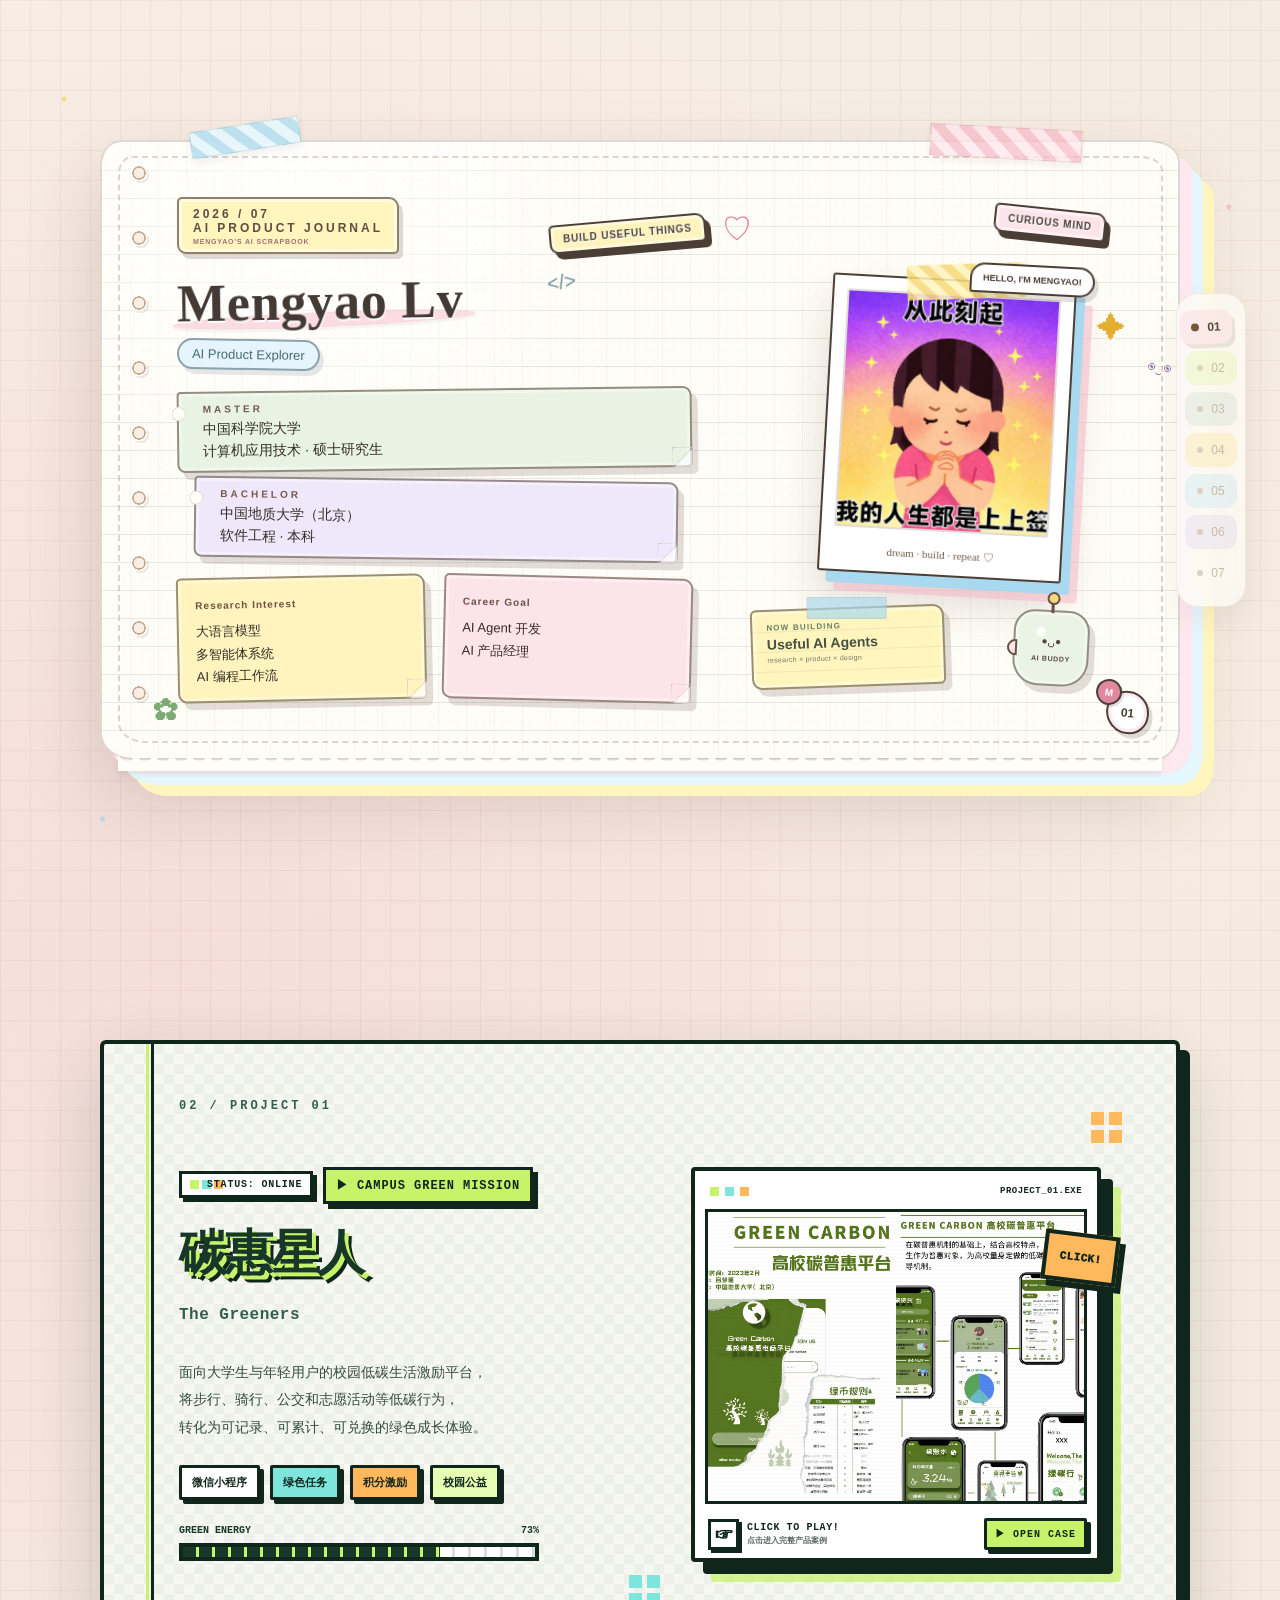
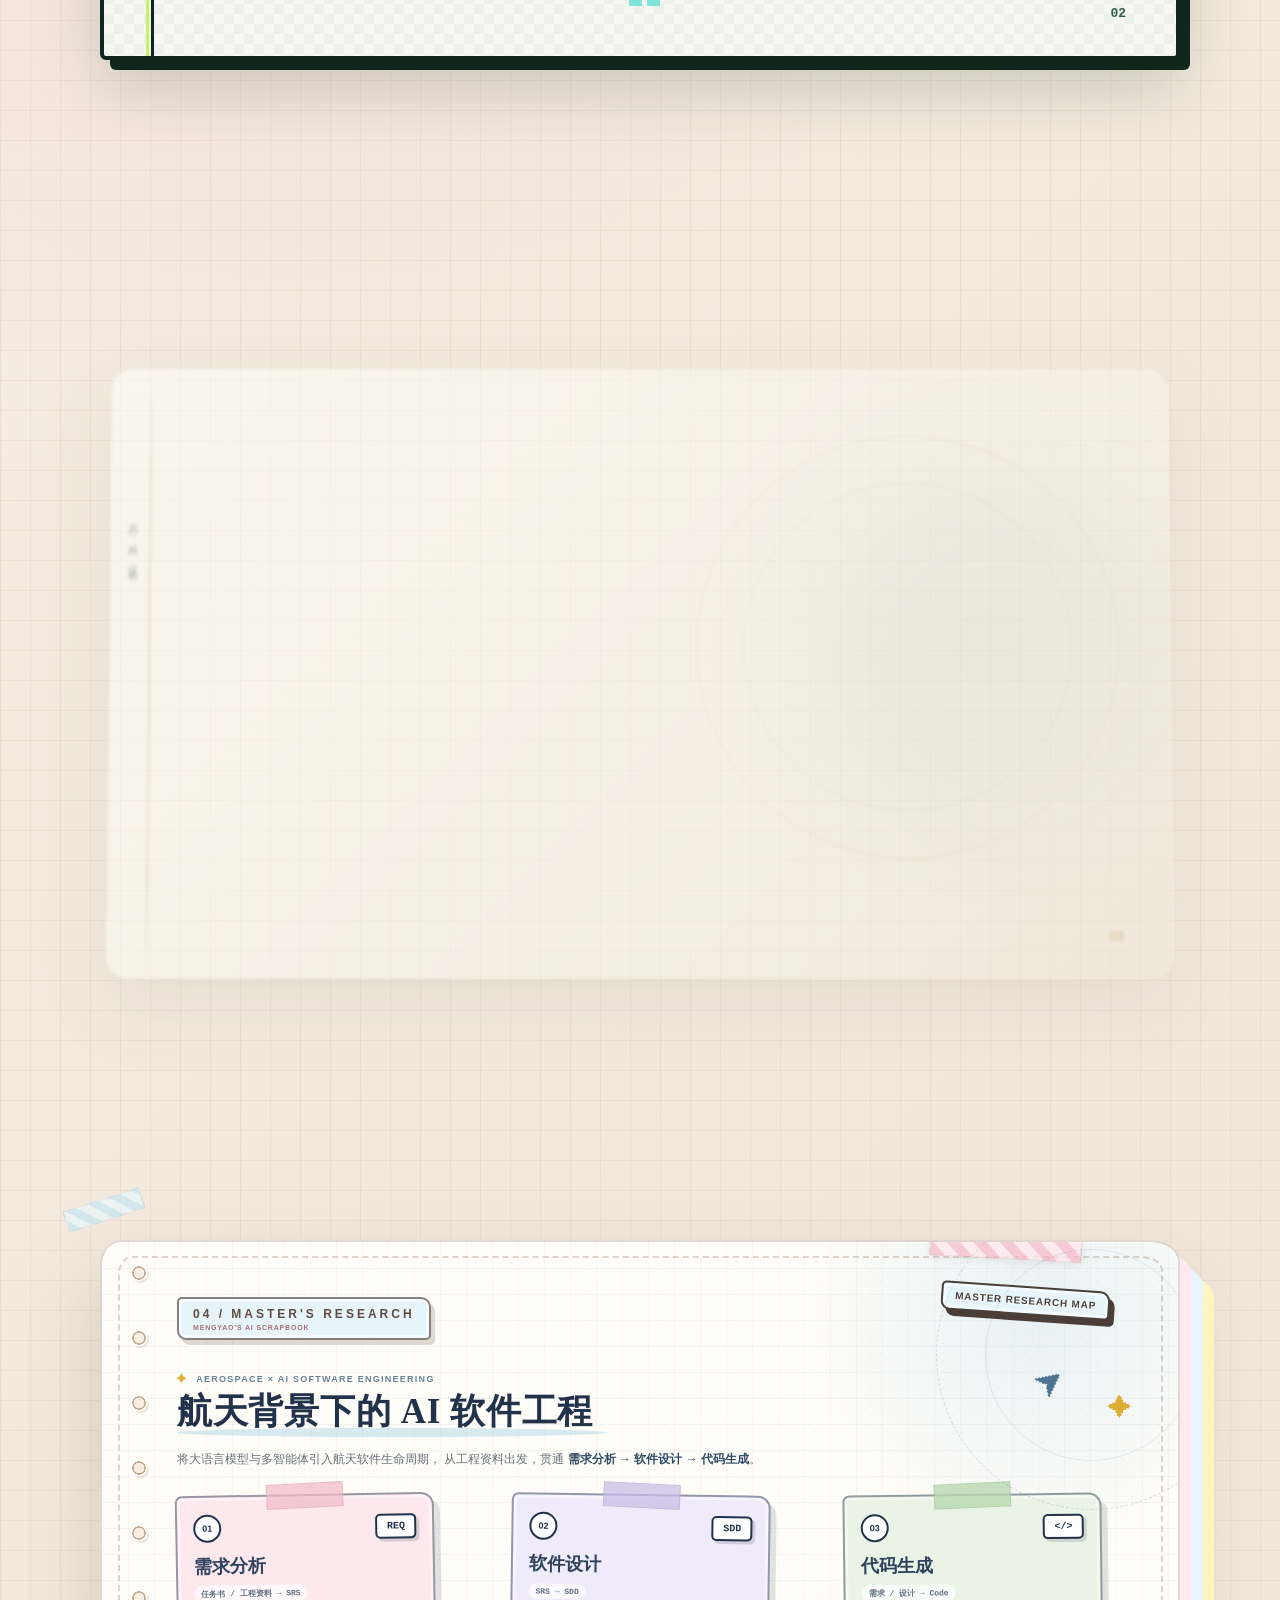
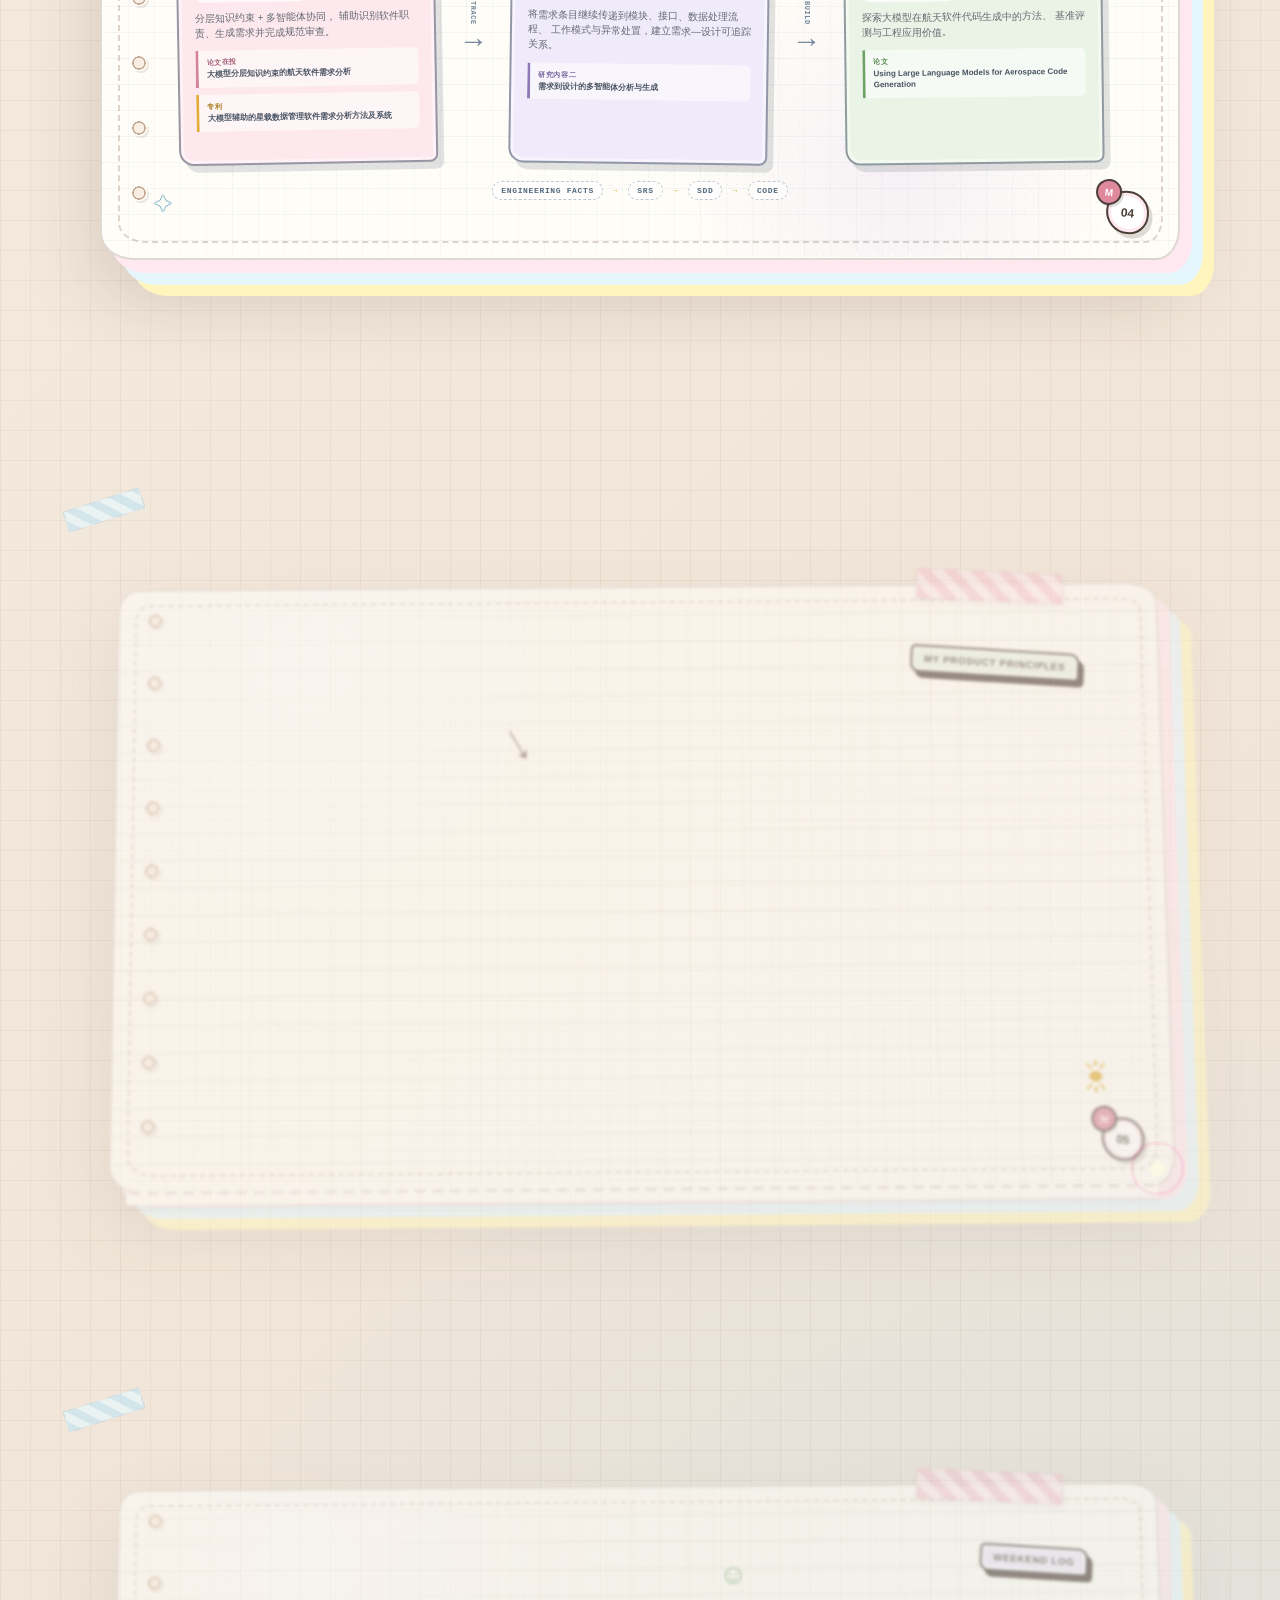
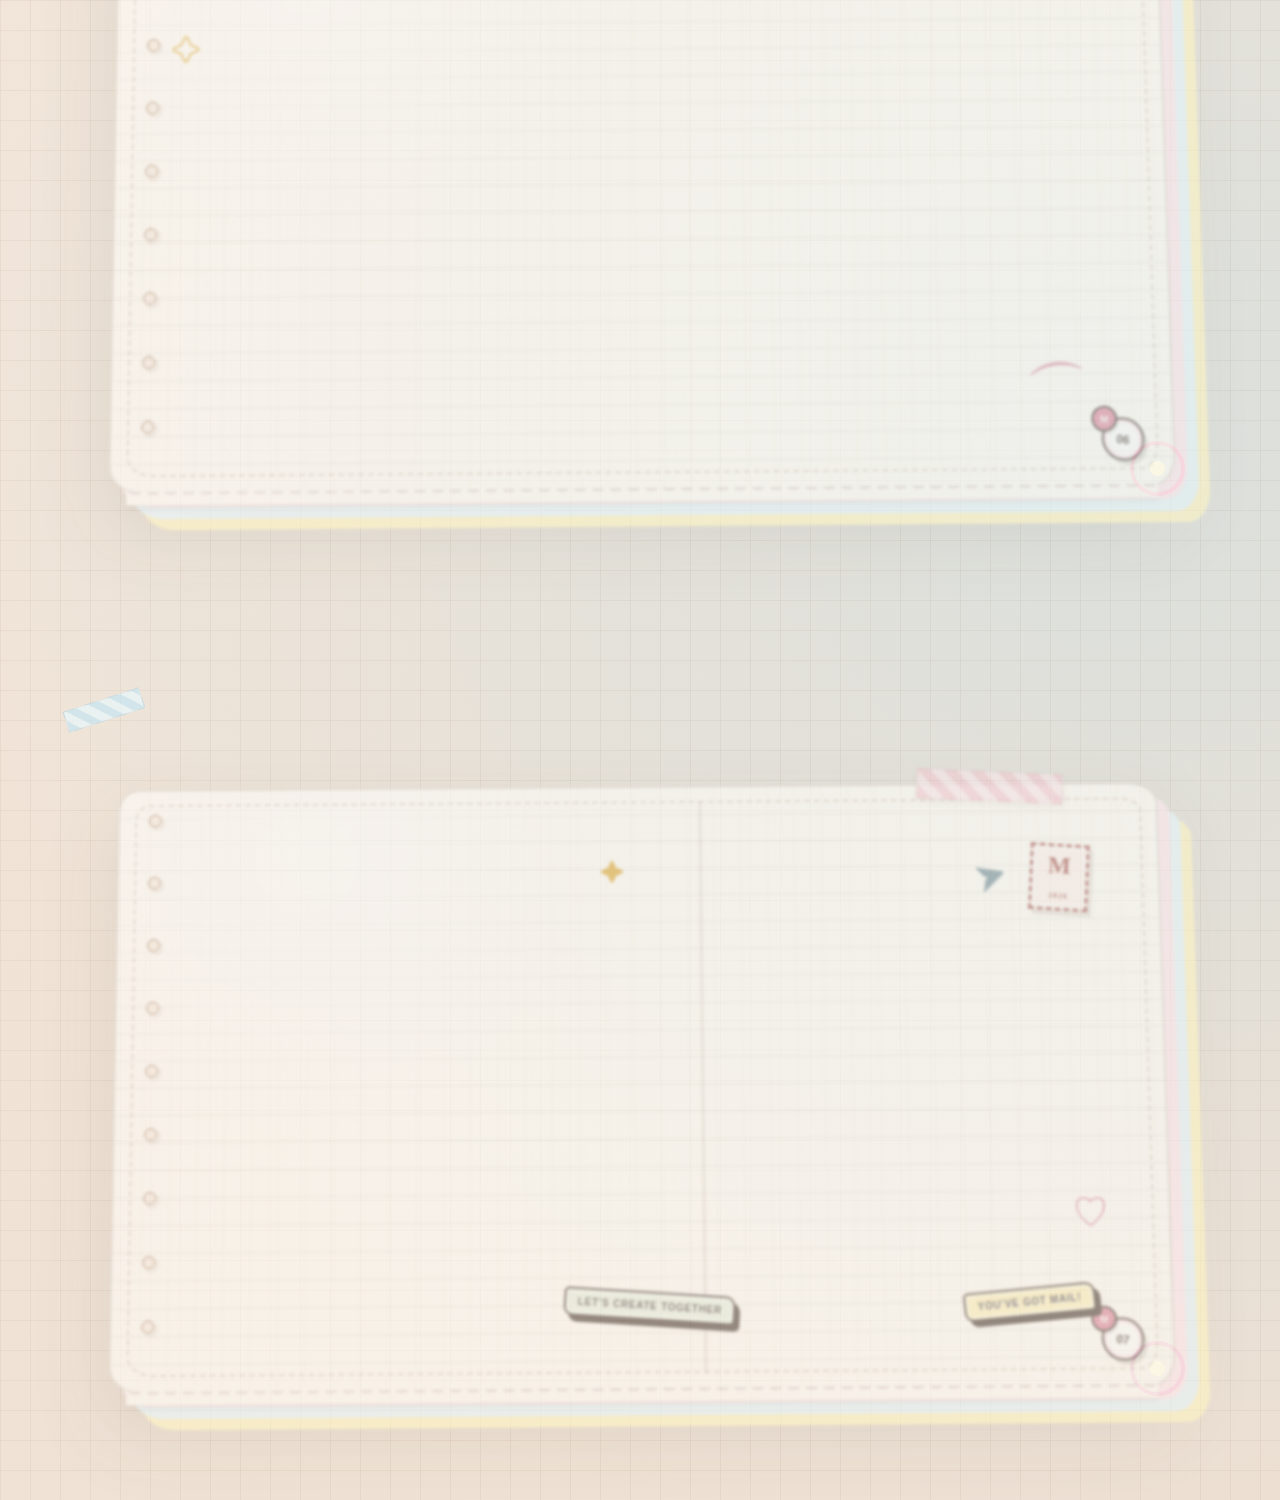
==== index.html @ c4901c20 "Add files via upload" ====
<!DOCTYPE html>
<html lang="zh-CN">
<head>
    <meta charset="UTF-8">
    <meta name="viewport" content="width=device-width, initial-scale=1.0, viewport-fit=cover">
    <title>Mengyao AI Journal</title>
    <link rel="stylesheet" href="style.css">
</head>
<body>
    <nav class="navigation" aria-label="页面导航">
        <div class="active"><span></span>01</div>
        <div><span></span>02</div>
        <div><span></span>03</div>
        <div><span></span>04</div>
        <div><span></span>05</div>
        <div><span></span>06</div>
        <div><span></span>07</div>
    </nav>

    <section class="page journal-page journal-profile">
        <div class="paper journal-paper">
            <div class="journal-decor journal-decor-profile" aria-hidden="true">
                <span class="doodle doodle-star">✦</span>
                <span class="doodle doodle-heart">♡</span>
                <span class="doodle doodle-flower">✿</span>
                <span class="doodle doodle-code">&lt;/&gt;</span>
                <span class="doodle doodle-bot">◉‿◉</span>
                <span class="journal-sticker sticker-curious">CURIOUS MIND</span>
                <span class="journal-sticker sticker-builder">BUILD USEFUL THINGS</span>
            </div>

            <div class="page-label animate">2026 / 07<br>AI PRODUCT JOURNAL</div>

            <div class="profile-layout">
                <div class="profile-main">
                    <div class="profile-copy animate delay1">
                        <h1 class="profile-title">Mengyao Lv</h1>
                        <div class="profile-sub">AI Product Explorer</div>
                    </div>

                    <div class="education animate delay2">
                        <div class="education-item">
                            <div class="info-title">MASTER</div>
                            <p>中国科学院大学<br>计算机应用技术 · 硕士研究生</p>
                        </div>
                        <div class="education-item">
                            <div class="info-title">BACHELOR</div>
                            <p>中国地质大学（北京）<br>软件工程 · 本科</p>
                        </div>
                    </div>
                </div>

                <div class="profile-photo-zone animate delay2">
                    <div class="photo-card">
                        <img src="assets/images/avatar.jpg" alt="个人照片">
                    </div>

                    <div class="profile-quest-card">
                        <span>NOW BUILDING</span>
                        <b>Useful AI Agents</b>
                        <small>research × product × design</small>
                    </div>

                    <div class="profile-mascot" aria-hidden="true">
                        <span class="mascot-antenna"></span>
                        <span class="mascot-face">•ᴗ•</span>
                        <b>AI BUDDY</b>
                    </div>
                </div>

                <div class="bottom-area animate delay3">
                    <div class="interest">
                        <h4>Research Interest</h4>
                        <p>大语言模型<br>多智能体系统<br>AI 编程工作流</p>
                    </div>
                    <div class="goal">
                        <h4>Career Goal</h4>
                        <p>AI Agent 开发<br>AI 产品经理</p>
                    </div>
                </div>
            </div>

            <div class="page-number">01</div>
        </div>
    </section>

    <section class="page project-one">
        <div class="paper pixel-paper">
            <div class="page-label pixel-page-label animate">02 / PROJECT 01</div>
            <div class="pixel-corner pixel-corner-a"></div>
            <div class="pixel-corner pixel-corner-b"></div>

            <div class="project-simple">
                <div class="project-simple-left pixel-copy animate delay1">
                    <div class="pixel-status"><span class="pixel-led"></span>STATUS: ONLINE</div>
                    <div class="project-kicker pixel-kicker">CAMPUS GREEN MISSION</div>
                    <h1 class="project-one-title">碳惠星人</h1>
                    <div class="project-sub pixel-sub">The Greeners</div>
                    <p class="pixel-desc">
                        面向大学生与年轻用户的校园低碳生活激励平台，<br>
                        将步行、骑行、公交和志愿活动等低碳行为，<br>
                        转化为可记录、可累计、可兑换的绿色成长体验。
                    </p>

                    <div class="tag-list pixel-tag-list">
                        <div class="tag pixel-tag">微信小程序</div>
                        <div class="tag pixel-tag">绿色任务</div>
                        <div class="tag pixel-tag">积分激励</div>
                        <div class="tag pixel-tag">校园公益</div>
                    </div>

                    <div class="pixel-progress">
                        <div class="pixel-progress-head"><span>GREEN ENERGY</span><strong>73%</strong></div>
                        <div class="pixel-progress-track"><span></span></div>
                    </div>
                </div>

                <a href="tanhuixingren.html" class="project-card project-card-pixel animate delay2" aria-label="查看碳惠星人产品案例">
                    <div class="pixel-window-bar">
                        <span></span><span></span><span></span><b>PROJECT_01.EXE</b>
                    </div>
                    <div class="project-cover-frame pixel-cover-frame">
                        <img src="assets/images/tanhuixingren.png" alt="碳惠星人校园低碳生活激励平台界面">
                        <div class="pixel-scan"></div>
                    </div>
                    <div class="pixel-click-cue" aria-hidden="true">
                        <span class="pixel-pointer">☞</span>
                        <span class="pixel-click-copy">
                            <b>CLICK TO PLAY!</b>
                            <small>点击进入完整产品案例</small>
                        </span>
                    </div>
                    <div class="project-more pixel-more">▶ OPEN CASE</div>
                </a>
            </div>

            <div class="page-number pixel-page-number">02</div>
        </div>
    </section>

    <section class="page project-two">
        <div class="paper oriental-paper">

            <div class="page-label oriental-page-label animate">
                03 / PROJECT 02
            </div>

            <div class="oriental-vertical-copy" aria-hidden="true">
                观心 · 观行 · 观成长
            </div>

            <div class="oriental-orbit orbit-one" aria-hidden="true"></div>
            <div class="oriental-orbit orbit-two" aria-hidden="true"></div>

            <div class="project-simple">

                <div class="project-simple-left oriental-copy animate delay1">

                    <div class="oriental-status">
                        <span class="oriental-seal">观</span>
                        <span>
                            <b>GUAN JI</b>
                            <small>SELF REFLECTION</small>
                        </span>
                    </div>

                    <div class="project-kicker oriental-kicker">
                        TRADITIONAL CULTURE × PSYCHOLOGY
                    </div>

                    <h1 class="project-two-title">
                        观己
                    </h1>

                    <div class="project-sub oriental-sub">
                        从两个视角，重新理解自己。
                    </div>

                    <p class="oriental-desc">
                        面向年轻用户的双视角自我认知助手，<br>
                        以传统文化分析框架连接心理学解释，<br>
                        将复杂术语转化为性格观察、关系模式与成长建议。
                    </p>

                    <div class="oriental-meta">
                        <div>
                            <b>双视角</b>
                            <span>传统文化 × 心理学</span>
                        </div>
                        <div>
                            <b>5 步体验</b>
                            <span>从输入到报告输出</span>
                        </div>
                        <div>
                            <b>安全边界</b>
                            <span>弱化预测，强调观察</span>
                        </div>
                    </div>

                </div>

                <a
                    href="guiji.html"
                    class="project-card project-card-oriental animate delay2"
                    aria-label="查看观己产品案例"
                >
                    <div class="oriental-card-head">
                        <span class="mini-seal">观</span>
                        <span class="oriental-card-title">
                            <b>观己</b>
                            <small>传统文化 × 心理学双视角自我认知助手</small>
                        </span>
                        <span class="oriental-card-index">02</span>
                    </div>

                    <div class="oriental-visual-shell">
                        <div class="moon-disc" aria-hidden="true">
                            <i></i>
                            <i></i>
                        </div>

                        <div class="project-cover-frame oriental-cover-frame">
                            <img
                                src="assets/images/guiji.png"
                                alt="观己双视角自我认知助手产品界面"
                            >
                        </div>

                        <div class="oriental-floating-note">
                            <b>双视角</b>
                            <span>观察 · 理解 · 成长</span>
                        </div>
                    </div>

                    <div class="oriental-click-note" aria-hidden="true">
                        <span class="oriental-click-icon">↗</span>
                        <span>
                            <b>点击查看完整项目案例</b>
                            <small>VIEW FULL CASE STUDY</small>
                        </span>
                    </div>

                    <div class="project-more oriental-more">
                        进入观己 →
                    </div>
                </a>

            </div>

            <div class="page-number oriental-page-number">
                03
            </div>

        </div>
    </section>

    <section class="page journal-page journal-research">
        <div class="paper journal-paper research-paper">
            <div class="journal-decor research-decor" aria-hidden="true">
                <span class="journal-sticker research-sticker">MASTER RESEARCH MAP</span>
                <span class="research-star research-star-a">✦</span>
                <span class="research-star research-star-b">✧</span>
                <span class="research-orbit"></span>
                <span class="research-rocket">➤</span>
            </div>

            <div class="page-label animate">04 / MASTER'S RESEARCH</div>

            <div class="research-heading animate delay1">
                <div class="research-kicker">AEROSPACE × AI SOFTWARE ENGINEERING</div>
                <h2>航天背景下的 AI 软件工程</h2>
                <p>
                    将大语言模型与多智能体引入航天软件生命周期，
                    从工程资料出发，贯通 <b>需求分析 → 软件设计 → 代码生成</b>。
                </p>
            </div>

            <div class="research-pipeline animate delay2">

                <article class="research-card research-card-req">
                    <div class="research-card-top">
                        <span class="research-step">01</span>
                        <span class="research-icon">REQ</span>
                    </div>
                    <h3>需求分析</h3>
                    <div class="research-flow-label">任务书 / 工程资料 → SRS</div>
                    <p>
                        分层知识约束 + 多智能体协同，
                        辅助识别软件职责、生成需求并完成规范审查。
                    </p>
                    <div class="research-output">
                        <span>论文在投</span>
                        <b>大模型分层知识约束的航天软件需求分析</b>
                    </div>
                    <div class="research-output patent">
                        <span>专利</span>
                        <b>大模型辅助的星载数据管理软件需求分析方法及系统</b>
                    </div>
                </article>

                <div class="research-link" aria-hidden="true">
                    <span>TRACE</span>
                    <i>→</i>
                </div>

                <article class="research-card research-card-design">
                    <div class="research-card-top">
                        <span class="research-step">02</span>
                        <span class="research-icon">SDD</span>
                    </div>
                    <h3>软件设计</h3>
                    <div class="research-flow-label">SRS → SDD</div>
                    <p>
                        将需求条目继续传递到模块、接口、数据处理流程、
                        工作模式与异常处置，建立需求—设计可追踪关系。
                    </p>
                    <div class="research-output design-output">
                        <span>研究内容二</span>
                        <b>需求到设计的多智能体分析与生成</b>
                    </div>
                </article>

                <div class="research-link" aria-hidden="true">
                    <span>BUILD</span>
                    <i>→</i>
                </div>

                <article class="research-card research-card-code">
                    <div class="research-card-top">
                        <span class="research-step">03</span>
                        <span class="research-icon">&lt;/&gt;</span>
                    </div>
                    <h3>代码生成</h3>
                    <div class="research-flow-label">需求 / 设计 → Code</div>
                    <p>
                        探索大模型在航天软件代码生成中的方法、
                        基准评测与工程应用价值。
                    </p>
                    <div class="research-output code-output">
                        <span>论文</span>
                        <b>Using Large Language Models for Aerospace Code Generation</b>
                    </div>
                </article>

            </div>

            <div class="research-chain animate delay3">
                <span>ENGINEERING FACTS</span>
                <i>→</i>
                <span>SRS</span>
                <i>→</i>
                <span>SDD</span>
                <i>→</i>
                <span>CODE</span>
            </div>

            <div class="page-number">04</div>
        </div>
    </section>

    <section class="page journal-page journal-thinking">
        <div class="paper journal-paper">
            <div class="journal-decor journal-decor-thinking" aria-hidden="true">
                <span class="journal-sticker sticker-thinking">MY PRODUCT PRINCIPLES</span>
                <span class="doodle doodle-bulb">☀</span>
                <span class="doodle doodle-arrow">↘</span>
            </div>
            <div class="page-label animate">05 / PRODUCT THINKING</div>
            <div class="thinking-title animate delay1">AI 产品思考</div>
            <div class="thinking-cards">
                <div class="think-card animate delay1">
                    <h3>理解场景</h3>
                    <p>真正的问题来自真实用户，深入理解场景才能创造价值。</p>
                </div>
                <div class="think-card animate delay2">
                    <h3>解决问题</h3>
                    <p>AI 产品不止展示能力，更要帮助用户完成具体任务。</p>
                </div>
                <div class="think-card animate delay3">
                    <h3>建立信任</h3>
                    <p>可信、可控、可解释，是 AI 产品稳定落地的基础。</p>
                </div>
            </div>
            <div class="page-number">05</div>
        </div>
    </section>

    <section class="page journal-page journal-hobbies">
        <div class="paper journal-paper">
            <div class="journal-decor journal-decor-hobbies" aria-hidden="true">
                <span class="journal-sticker sticker-weekend">WEEKEND LOG</span>
                <span class="doodle doodle-rainbow">⌒</span>
                <span class="doodle doodle-spark">✧</span>
                <span class="doodle doodle-smile">☺</span>
            </div>
            <div class="page-label animate">06 / LIFE & HOBBIES</div>
            <div class="hobby-title animate delay1">记录生活，保持创造。</div>
            <div class="hobby-gallery">
                <div class="hobby-card animate delay1">
                    <img src="assets/images/hobby_photo.jpg" alt="摄影作品">
                    <div class="hobby-name">摄影</div>
                    <div class="hobby-desc">记录生活中的美好瞬间</div>
                </div>
                <div class="hobby-card animate delay2">
                    <img src="assets/images/hobby_journal.jpg" alt="手账作品">
                    <div class="hobby-name">手账</div>
                    <div class="hobby-desc">整理思绪，记录成长</div>
                </div>
                <div class="hobby-card animate delay3">
                    <img src="assets/images/hobby_handmade.jpg" alt="手工作品">
                    <div class="hobby-name">手工</div>
                    <div class="hobby-desc">享受从构思到完成的过程</div>
                </div>
            </div>
            <div class="life-quote animate delay3">在生活中汲取灵感，<br>在创造中实现自我。</div>
            <div class="page-number">06</div>
        </div>
    </section>

    <section class="page journal-page journal-contact">
        <div class="paper journal-paper contact-page">
            <div class="journal-decor journal-decor-contact" aria-hidden="true">
                <span class="journal-sticker sticker-mail">YOU’VE GOT MAIL!</span>
                <span class="journal-sticker sticker-collab">LET’S CREATE TOGETHER</span>
                <span class="postage-stamp">M<br><small>2026</small></span>
                <span class="doodle doodle-plane">➤</span>
                <span class="doodle doodle-heart-two">♡</span>
                <span class="doodle doodle-contact-star">✦</span>
            </div>

            <div class="page-label animate">07 / CONTACT</div>
            <div class="contact-title animate delay1">期待连接未来</div>
            <div class="contact-sub animate delay1">Let's build something meaningful together.</div>

            <div class="contact-info animate delay2">
                <div>✉ your-email@example.com</div>
                <div>◎ github.com/mengyaolv</div>
                <div>⌖ Beijing, China</div>
            </div>

            <div class="contact-gallery animate delay2">
                <div class="contact-image contact-image-primary">
                    <img src="assets/images/contact.jpg" alt="工作与生活照片">
                </div>

                <!-- 第二张图片预留位：后续可替换为 assets/images/contact-extra.jpg -->
                <div class="contact-image contact-image-secondary">
    <img
        src="assets/images/contact-extra.jpg"
        alt="个人生活或作品补充照片"
    >
</div>
                
            </div>

            <div class="page-number">07</div>
        </div>
    </section>

    <script src="script.js"></script>
</body>
</html>
---- style.css ----
/* ==================================================
   AI PRODUCT JOURNAL
   index.html 主样式
================================================== */

:root{
    --paper:#fffdf8;
    --canvas:#f3ede3;
    --ink:#342d27;
    --muted:#9a7b58;
    --line:#ead8c2;
    --beige:#efe0c4;
    --green-dark:#173729;
    --green:#315f4c;
    --acid:#c7f36a;
    --acid-soft:#e7ffb4;
    --cyan:#7de5db;
    --orange:#ffb85b;
}

*{
    margin:0;
    padding:0;
    box-sizing:border-box;
}

html{
    scroll-behavior:smooth;
    scroll-snap-type:y mandatory;
}

body{
    overflow-x:hidden;
    background:var(--canvas);
    color:var(--ink);
    font-family:"PingFang SC","Microsoft YaHei",sans-serif;
    transition:opacity .35s ease;
}

body.page-out{
    opacity:0;
}

/* ========================= PAGE SYSTEM ========================= */
.page{
    min-height:100vh;
    display:flex;
    justify-content:center;
    align-items:center;
    padding:28px 0;
    scroll-snap-align:start;
    perspective:1500px;
}

.paper{
    position:relative;
    width:1080px;
    height:620px;
    overflow:hidden;
    padding:55px 75px;
    border-radius:22px;
    background:var(--paper);
    box-shadow:0 25px 60px rgba(60,40,20,.08);
    transform-origin:center;
    transition:
        transform .9s cubic-bezier(.16,.84,.24,1),
        opacity .7s ease,
        filter .7s ease;
}

.page:not(.active) .paper{
    opacity:.55;
    filter:blur(1.5px);
    transform:translateY(22px) scale(.985) rotateX(1.6deg);
}

.page.active .paper{
    opacity:1;
    filter:none;
    transform:none;
}

.paper::before{
    content:"";
    position:absolute;
    inset:0;
    pointer-events:none;
    background-image:radial-gradient(rgba(130,100,70,.15) .7px,transparent .7px);
    background-size:8px 8px;
    opacity:.18;
}

.paper::after{
    content:"";
    position:absolute;
    left:35px;
    top:0;
    width:1px;
    height:100%;
    background:var(--line);
}

.paper>*{
    position:relative;
    z-index:2;
}

/* ========================= NAVIGATION ========================= */
.navigation{
    position:fixed;
    right:55px;
    top:50%;
    z-index:100;
    transform:translateY(-50%);
}

.navigation div{
    display:flex;
    align-items:center;
    gap:15px;
    margin:26px 0;
    color:#c9bba7;
    font-size:14px;
    cursor:pointer;
    transition:color .35s ease,transform .35s ease;
}

.navigation div:hover{
    color:#87694c;
    transform:translateX(-3px);
}

.navigation span{
    width:8px;
    height:8px;
    border-radius:50%;
    background:#ddd0bf;
    transition:.35s ease;
}

.navigation .active{
    color:#76563a;
    font-weight:600;
}

.navigation .active span{
    width:12px;
    height:12px;
    background:#76563a;
    box-shadow:0 0 0 8px rgba(118,86,58,.10);
    animation:navPulse 1.8s ease-in-out infinite;
}

@keyframes navPulse{
    50%{box-shadow:0 0 0 13px rgba(118,86,58,0);}
}

/* ========================= COMMON ========================= */
.page-label{
    color:var(--muted);
    font-size:12px;
    letter-spacing:3px;
}

.page-number{
    position:absolute;
    right:50px;
    bottom:35px;
    color:#9d8467;
    font-size:13px;
}

.animate{
    opacity:0;
    filter:blur(7px);
    transform:translateY(35px) scale(.975);
    transition:
        opacity .75s ease,
        transform .9s cubic-bezier(.16,.84,.24,1),
        filter .8s ease;
}

.page.active .animate{
    opacity:1;
    filter:none;
    transform:none;
}

.delay1{transition-delay:.1s;}
.delay2{transition-delay:.22s;}
.delay3{transition-delay:.36s;}

/* ========================= PAGE 01 ========================= */
.profile-copy{width:max-content;}

.profile-title{
    margin-top:55px;
    font-family:"Times New Roman",serif;
    font-size:54px;
    letter-spacing:2px;
}

.profile-sub{
    margin-top:15px;
    color:#8a6b48;
    font-size:20px;
}

.education{
    display:flex;
    flex-direction:column;
    gap:20px;
    width:390px;
    margin-top:42px;
}

.education-item p{
    font-size:15px;
    line-height:1.75;
}

.info-title{
    margin-bottom:7px;
    color:#a1815e;
    font-size:12px;
    letter-spacing:3px;
}

.bottom-area{
    position:absolute;
    left:75px;
    bottom:42px;
    display:grid;
    grid-template-columns:190px 190px;
    gap:70px;
    width:470px;
    padding-top:16px;
    border-top:1px solid rgba(205,181,147,.38);
}

.interest,.goal{
    font-size:14px;
    line-height:1.8;
}

.interest h4,.goal h4{
    margin-bottom:6px;
    color:#a1815e;
    font-size:11px;
    font-weight:400;
    letter-spacing:2.4px;
}

.photo-card{
    position:absolute;
    right:160px;
    top:110px;
    width:250px;
    height:320px;
    padding:15px;
    background:#fff;
    box-shadow:0 20px 35px rgba(0,0,0,.12);
    transform:rotate(5deg);
    transition:transform .6s cubic-bezier(.16,.84,.24,1),box-shadow .6s ease;
}

.photo-card:hover{
    transform:translateY(-10px) rotate(2deg) scale(1.02);
    box-shadow:0 32px 60px rgba(0,0,0,.16);
}

.photo-card img{
    width:100%;
    height:100%;
    object-fit:cover;
}

.photo-card::before{
    content:"";
    position:absolute;
    left:55px;
    top:-18px;
    width:140px;
    height:35px;
    background:rgba(229,205,166,.82);
    transform:rotate(-5deg);
    transform-origin:center;
}

.page.active .photo-card::before{
    animation:tapeDrop .8s .55s both;
}

@keyframes tapeDrop{
    from{opacity:0;transform:translateY(-30px) rotate(-13deg) scale(.9);}
    to{opacity:1;transform:translateY(0) rotate(-5deg) scale(1);}
}

/* ========================= SHARED PROJECT LAYOUT ========================= */
.project-simple{
    width:100%;
    height:100%;
    display:flex;
    align-items:center;
    justify-content:space-between;
    gap:48px;
}

.project-simple-left{width:46%;}

.project-kicker{
    margin-bottom:20px;
    color:var(--muted);
    font-size:12px;
    letter-spacing:3px;
}

.project-simple-left h1{
    font-family:"Songti SC","STSong",serif;
    font-size:52px;
    font-weight:500;
    letter-spacing:8px;
}

.project-sub{
    margin-top:15px;
    color:#76563a;
    font-size:16px;
}

.project-simple-left p{
    margin-top:36px;
    color:#51483f;
    font-size:15px;
    line-height:2.05;
}

.tag-list{
    display:flex;
    flex-wrap:wrap;
    gap:12px;
    margin-top:30px;
}

.tag{
    padding:7px 17px;
    border-radius:999px;
    background:var(--beige);
    color:#66523d;
    font-size:12px;
}

.project-card{
    position:relative;
    display:block;
    width:420px;
    padding:12px 12px 28px;
    color:inherit;
    text-decoration:none;
    background:#fff;
    box-shadow:0 20px 40px rgba(0,0,0,.12);
    transform:rotate(2deg);
    transition:transform .6s cubic-bezier(.16,.84,.24,1),box-shadow .6s ease;
}

.project-card:hover{
    transform:translateY(-14px) rotate(.5deg) scale(1.018);
    box-shadow:0 34px 70px rgba(0,0,0,.17);
}

.project-cover-frame{
    position:relative;
    width:100%;
    height:300px;
    overflow:hidden;
    background:#f4f0e8;
}

.project-cover-frame img{
    display:block;
    width:100%;
    height:100%;
    object-fit:cover;
    object-position:top center;
    transition:transform .8s cubic-bezier(.16,.84,.24,1),filter .5s ease;
}

.project-card:hover img{transform:scale(1.05);}

.visual-tape{
    position:absolute;
    left:50%;
    top:-18px;
    z-index:3;
    width:130px;
    height:32px;
    background:rgba(229,205,166,.82);
    transform:translateX(-50%) rotate(-5deg);
}

.project-more{
    position:absolute;
    right:18px;
    bottom:9px;
    padding:7px 14px;
    border-radius:999px;
    color:#76563a;
    background:rgba(255,255,255,.94);
    font-size:11px;
    letter-spacing:1px;
    opacity:0;
    transform:translateY(8px);
    transition:.35s ease;
}

.project-card:hover .project-more{
    opacity:1;
    transform:none;
}

/* ========================= PAGE 02 — PIXEL PROJECT ========================= */
.pixel-paper{
    border:4px solid #10251c;
    border-radius:6px;
    background-color:#f7f8f2;
    background-image:
        linear-gradient(45deg,rgba(49,95,29,.045) 25%,transparent 25%),
        linear-gradient(-45deg,rgba(49,95,29,.045) 25%,transparent 25%),
        linear-gradient(45deg,transparent 75%,rgba(49,95,29,.045) 75%),
        linear-gradient(-45deg,transparent 75%,rgba(49,95,29,.045) 75%);
    background-size:20px 20px;
    background-position:0 0,0 10px,10px -10px,-10px 0;
    box-shadow:10px 10px 0 #10251c,0 28px 70px rgba(16,37,28,.18);
}

.pixel-paper::before{
    opacity:.12;
    background-image:repeating-linear-gradient(0deg,transparent 0,transparent 3px,rgba(0,0,0,.17) 4px);
    background-size:auto;
}

.pixel-paper::after{
    left:42px;
    width:3px;
    background:var(--acid);
    box-shadow:5px 0 0 #10251c;
}

.pixel-page-label,.pixel-page-number{
    color:#315f4c;
    font-family:"Courier New","Microsoft YaHei",monospace;
    font-weight:900;
}

.pixel-copy{
    width:48%;
    font-family:"Courier New","Microsoft YaHei",monospace;
}

.pixel-status{
    display:inline-flex;
    align-items:center;
    gap:8px;
    margin-bottom:18px;
    padding:5px 8px;
    border:3px solid #10251c;
    background:#fff;
    box-shadow:4px 4px 0 #10251c;
    color:#10251c;
    font-size:10px;
    font-weight:900;
    letter-spacing:.08em;
}

.pixel-led{
    width:9px;
    height:9px;
    background:var(--acid);
    box-shadow:12px 0 0 var(--cyan),24px 0 0 var(--orange);
    animation:pixelBlink 1s steps(2,end) infinite;
}

@keyframes pixelBlink{50%{opacity:.32;}}

.pixel-kicker{
    display:inline-block;
    margin-bottom:17px;
    padding:7px 10px;
    border:3px solid #10251c;
    background:var(--acid);
    box-shadow:5px 5px 0 #10251c;
    color:#10251c;
    font-weight:900;
    letter-spacing:.08em;
}

.pixel-kicker::before{content:"▶ ";}

.project-one-title{
    color:#173729;
    font-family:"Courier New","Microsoft YaHei",monospace !important;
    font-size:48px !important;
    font-weight:1000 !important;
    letter-spacing:-2px !important;
    text-shadow:4px 4px 0 var(--acid),7px 7px 0 #10251c;
}

.pixel-sub{
    margin-top:21px;
    color:#315f4c;
    font-family:"Courier New",monospace;
    font-size:16px;
    font-weight:900;
    letter-spacing:.03em;
}

.pixel-desc{
    max-width:470px;
    color:#344b3f !important;
    font-size:14px !important;
    line-height:1.95 !important;
}

.pixel-tag-list{
    gap:10px;
    margin-top:23px;
}

.pixel-tag{
    padding:7px 10px;
    border:3px solid #10251c;
    border-radius:2px;
    background:#fff;
    color:#10251c;
    box-shadow:4px 4px 0 #10251c;
    font-family:"Courier New","Microsoft YaHei",monospace;
    font-size:11px;
    font-weight:900;
    transition:transform .25s steps(3,end),background .25s ease;
}

.pixel-tag:nth-child(2){background:var(--cyan);}
.pixel-tag:nth-child(3){background:var(--orange);}
.pixel-tag:nth-child(4){background:var(--acid-soft);}
.pixel-tag:hover{transform:translate(-2px,-2px);background:var(--acid);}

.pixel-progress{
    width:360px;
    margin-top:25px;
}

.pixel-progress-head{
    display:flex;
    justify-content:space-between;
    color:#173729;
    font-family:"Courier New",monospace;
    font-size:10px;
    font-weight:900;
}

.pixel-progress-track{
    height:18px;
    margin-top:7px;
    overflow:hidden;
    border:4px solid #10251c;
    background:repeating-linear-gradient(90deg,#fff 0,#fff 13px,#d9ddd7 13px,#d9ddd7 16px);
}

.pixel-progress-track span{
    display:block;
    width:73%;
    height:100%;
    background:repeating-linear-gradient(90deg,#173729 0,#173729 13px,var(--acid) 13px,var(--acid) 16px);
    transform-origin:left;
}

.project-one.active .pixel-progress-track span{
    animation:energyLoad 1.2s .55s steps(12,end) both;
}

@keyframes energyLoad{
    from{transform:scaleX(0);}
    to{transform:scaleX(1);}
}

.project-card-pixel{
    width:410px;
    padding:10px 10px 34px;
    border:4px solid #10251c;
    border-radius:4px;
    background:#fff;
    box-shadow:12px 12px 0 #10251c,20px 20px 0 rgba(199,243,106,.72);
    transform:rotate(-1.5deg);
}

.project-card-pixel:hover{
    transform:translate(-5px,-12px) rotate(0deg) scale(1.015);
    box-shadow:16px 16px 0 #10251c,27px 27px 0 rgba(199,243,106,.82);
}

.pixel-window-bar{
    display:flex;
    align-items:center;
    gap:6px;
    height:28px;
    padding:0 5px 7px;
    color:#10251c;
    font-family:"Courier New",monospace;
    font-size:9px;
    font-weight:900;
}

.pixel-window-bar span{width:9px;height:9px;background:var(--acid);}
.pixel-window-bar span:nth-child(2){background:var(--cyan);}
.pixel-window-bar span:nth-child(3){background:var(--orange);}
.pixel-window-bar b{margin-left:auto;letter-spacing:.05em;}

.pixel-cover-frame{
    height:295px;
    border:3px solid #10251c;
    background:#edf3e9;
}

.pixel-scan{
    position:absolute;
    inset:0;
    pointer-events:none;
    opacity:.11;
    background:repeating-linear-gradient(0deg,transparent 0,transparent 3px,rgba(0,0,0,.35) 4px);
}

.pixel-cover-frame::after{
    content:"";
    position:absolute;
    inset:0;
    opacity:0;
    background:linear-gradient(105deg,transparent 22%,rgba(199,243,106,.52) 48%,transparent 70%);
    transform:translateX(-115%);
    transition:opacity .25s ease,transform .8s steps(8,end);
}

.project-card-pixel:hover .pixel-cover-frame::after{
    opacity:1;
    transform:translateX(115%);
}

.pixel-more{
    right:14px;
    bottom:7px;
    border:3px solid #10251c;
    border-radius:2px;
    background:var(--acid);
    color:#10251c;
    box-shadow:4px 4px 0 #10251c;
    font-family:"Courier New",monospace;
    font-size:10px;
    font-weight:900;
}

.pixel-corner{
    position:absolute;
    width:13px;
    height:13px;
    background:var(--orange);
    box-shadow:18px 0 0 var(--orange),0 18px 0 var(--orange),18px 18px 0 var(--orange);
    animation:pixelBlink 1.2s steps(2,end) infinite;
}

.pixel-corner-a{right:72px;top:68px;}
.pixel-corner-b{
    left:49%;
    bottom:68px;
    background:var(--cyan);
    box-shadow:18px 0 0 var(--cyan),0 18px 0 var(--cyan),18px 18px 0 var(--cyan);
}

/* ========================= PAGE 04 ========================= */
.thinking-title{
    margin-top:65px;
    font-family:"Songti SC","STSong",serif;
    font-size:44px;
}

.thinking-cards{
    display:flex;
    gap:35px;
    margin-top:80px;
}

.think-card{
    width:230px;
    min-height:180px;
    padding:30px;
    border:1px solid rgba(213,194,166,.25);
    background:#faf7ef;
    box-shadow:0 15px 30px rgba(0,0,0,.05);
    transition:transform .5s cubic-bezier(.16,.84,.24,1),box-shadow .5s ease;
}

.think-card:hover{
    transform:translateY(-10px) rotate(-.5deg);
    box-shadow:0 23px 45px rgba(0,0,0,.11);
}

.think-card h3{margin-bottom:20px;font-size:18px;}
.think-card p{color:#5d5146;font-size:14px;line-height:2;}

/* ========================= PAGE 05 ========================= */
.hobby-title{
    margin-top:45px;
    font-family:"Songti SC","STSong",serif;
    font-size:38px;
    letter-spacing:2px;
}

.hobby-gallery{
    display:flex;
    align-items:flex-start;
    gap:55px;
    margin-top:42px;
}

.hobby-card{width:210px;text-align:center;}

.hobby-card img{
    width:170px;
    height:170px;
    padding:10px;
    border:1px solid rgba(197,179,153,.3);
    object-fit:cover;
    background:#fff;
    box-shadow:0 12px 25px rgba(0,0,0,.1);
    transition:transform .55s cubic-bezier(.16,.84,.24,1),box-shadow .55s ease;
}

.hobby-card:nth-child(1) img{transform:rotate(-3deg);}
.hobby-card:nth-child(2) img{transform:rotate(2deg);}
.hobby-card:nth-child(3) img{transform:rotate(-2deg);}

.hobby-card:hover img{
    transform:translateY(-10px) rotate(0deg) scale(1.025);
    box-shadow:0 24px 42px rgba(0,0,0,.15);
}

.hobby-name{margin-top:12px;font-size:14px;letter-spacing:1px;}
.hobby-desc{margin-top:5px;color:#806c55;font-size:12px;line-height:1.7;}

.life-quote{
    position:absolute;
    left:75px;
    bottom:35px;
    color:#5c5146;
    font-family:"Songti SC","STSong",serif;
    font-size:18px;
    line-height:1.8;
    letter-spacing:1px;
}

/* ========================= PAGE 06 ========================= */
.contact-title{
    margin-top:90px;
    font-family:"Songti SC","STSong",serif;
    font-size:45px;
}

.contact-sub{margin-top:20px;color:#806040;font-size:18px;}
.contact-info{margin-top:55px;font-size:16px;line-height:3;}

.contact-image{
    position:absolute;
    right:130px;
    top:140px;
    width:260px;
    height:300px;
}

.contact-image img{
    width:100%;
    height:100%;
    padding:12px;
    object-fit:cover;
    background:#fff;
    box-shadow:0 15px 30px rgba(0,0,0,.12);
    transform:rotate(4deg);
    transition:transform .55s cubic-bezier(.16,.84,.24,1),box-shadow .55s ease;
}

.contact-image:hover img{
    transform:translateY(-10px) rotate(1deg);
    box-shadow:0 28px 50px rgba(0,0,0,.17);
}

/* ========================= ACCESSIBILITY ========================= */
@media (prefers-reduced-motion:reduce){
    *,*::before,*::after{
        scroll-behavior:auto !important;
        animation-duration:.01ms !important;
        animation-iteration-count:1 !important;
        transition-duration:.01ms !important;
    }
}

/* ========================= RESPONSIVE ========================= */
@media(max-width:1180px){
    .paper{width:88vw;}
    .navigation{right:20px;}
}

@media(max-width:900px){
    html{scroll-snap-type:none;}
    .page{min-height:auto;padding:24px 0;}
    .paper{width:92vw;height:auto;min-height:720px;padding:40px;}
    .navigation{display:none;}

    .photo-card{
        position:relative;
        right:auto;
        top:auto;
        width:190px;
        height:240px;
        margin:35px 0 0 auto;
    }

    .bottom-area{
        position:relative;
        left:auto;
        bottom:auto;
        width:100%;
        margin-top:35px;
    }

    .project-simple{
        flex-direction:column;
        align-items:stretch;
        justify-content:flex-start;
    }

    .project-simple-left,.pixel-copy{width:100%;}
    .project-card,.project-card-pixel{width:100%;margin-top:45px;}
    .thinking-cards,.hobby-gallery{flex-direction:column;}

    .contact-image{
        position:relative;
        right:auto;
        top:auto;
        margin:35px 0 0 auto;
    }
}

/* ==================================================
   PAGE 03 · PROJECT 02 · 观己
   由观己产品官网迁移的东方品牌视觉
================================================== */

.oriental-paper{
    --oriental-paper:#f7f3eb;
    --oriental-white:#fffdf8;
    --oriental-ink:#242824;
    --oriental-muted:#74766f;
    --oriental-jade:#244c3f;
    --oriental-jade-2:#496f61;
    --oriental-jade-soft:#dfe9e3;
    --oriental-celadon:#b9cdbf;
    --oriental-gold:#b28b51;
    --oriental-gold-soft:#dfceb2;
    --oriental-seal:#a54d3f;

    border:1px solid rgba(178,139,81,.22);
    background:
        radial-gradient(
            circle at 82% 44%,
            rgba(185,205,191,.31),
            transparent 29%
        ),
        linear-gradient(
            135deg,
            #fffdf8 0%,
            #f7f3eb 58%,
            #eee7db 100%
        );
    box-shadow:
        0 28px 72px rgba(39,47,41,.12),
        inset 0 0 0 1px rgba(255,255,255,.54);
}

.oriental-paper::before{
    opacity:.17;
    background-image:
        repeating-linear-gradient(
            0deg,
            transparent 0,
            transparent 5px,
            rgba(54,49,40,.055) 6px
        ),
        radial-gradient(
            rgba(36,76,63,.16) .65px,
            transparent .65px
        );
    background-size:auto,9px 9px;
    mix-blend-mode:multiply;
}

.oriental-paper::after{
    left:40px;
    width:1px;
    background:
        linear-gradient(
            180deg,
            transparent,
            rgba(178,139,81,.60) 15%,
            rgba(178,139,81,.60) 85%,
            transparent
        );
}

.oriental-page-label,
.oriental-page-number{
    color:var(--oriental-gold);
}

.oriental-vertical-copy{
    position:absolute;
    left:15px;
    top:150px;
    color:rgba(36,76,63,.44);
    font-family:"STSong","Songti SC","SimSun",serif;
    font-size:10px;
    letter-spacing:.28em;
    writing-mode:vertical-rl;
}

.oriental-orbit{
    position:absolute;
    z-index:1;
    border-radius:50%;
    pointer-events:none;
}

.orbit-one{
    right:52px;
    top:68px;
    width:430px;
    height:430px;
    border:1px solid rgba(178,139,81,.21);
}

.orbit-two{
    right:100px;
    top:116px;
    width:334px;
    height:334px;
    border:1px dashed rgba(36,76,63,.19);
}

.project-two.active .orbit-one{
    animation:orientalOrbit 18s linear infinite;
}

.project-two.active .orbit-two{
    animation:orientalOrbitReverse 24s linear infinite;
}

@keyframes orientalOrbit{
    to{transform:rotate(360deg);}
}

@keyframes orientalOrbitReverse{
    to{transform:rotate(-360deg);}
}

.oriental-copy{
    width:49%;
}

.oriental-status{
    display:inline-flex;
    align-items:center;
    gap:12px;
    margin-bottom:20px;
}

.oriental-seal{
    width:43px;
    height:43px;
    display:grid;
    place-items:center;
    border:2px solid var(--oriental-seal);
    border-radius:9px;
    color:var(--oriental-seal);
    font-family:"STSong","Songti SC","SimSun",serif;
    font-size:22px;
    font-weight:700;
    transform:rotate(-3deg);
    box-shadow:0 6px 15px rgba(165,77,63,.08);
}

.oriental-status > span:last-child{
    display:flex;
    flex-direction:column;
    line-height:1.25;
}

.oriental-status b{
    color:var(--oriental-jade);
    font-family:Georgia,"Times New Roman",serif;
    font-size:12px;
    letter-spacing:.16em;
}

.oriental-status small{
    margin-top:3px;
    color:var(--oriental-muted);
    font-size:9px;
    letter-spacing:.11em;
}

.oriental-kicker{
    display:inline-flex;
    align-items:center;
    gap:10px;
    margin-bottom:17px;
    color:var(--oriental-gold);
    font-weight:700;
    letter-spacing:.16em;
}

.oriental-kicker::before{
    content:"";
    width:36px;
    height:1px;
    background:var(--oriental-gold);
}

.project-two-title{
    color:var(--oriental-jade);
    font-family:"STSong","Songti SC","SimSun",serif !important;
    font-size:57px !important;
    font-weight:700 !important;
    letter-spacing:.11em !important;
    line-height:1 !important;
}

.project-two.active .project-two-title{
    animation:orientalTitleIn 1s .12s cubic-bezier(.16,.84,.24,1) both;
}

@keyframes orientalTitleIn{
    from{
        opacity:0;
        filter:blur(8px);
        letter-spacing:.28em;
        transform:translateX(-20px);
    }
    to{
        opacity:1;
        filter:none;
        letter-spacing:.11em;
        transform:none;
    }
}

.oriental-sub{
    margin-top:18px;
    color:#383a36;
    font-family:"STSong","Songti SC","SimSun",serif;
    font-size:21px;
    line-height:1.5;
}

.oriental-desc{
    max-width:485px;
    margin-top:24px !important;
    color:var(--oriental-muted) !important;
    font-size:14px !important;
    line-height:1.95 !important;
}

.oriental-meta{
    display:grid;
    grid-template-columns:repeat(3,1fr);
    gap:10px;
    margin-top:26px;
}

.oriental-meta > div{
    min-height:72px;
    padding:11px 9px 8px;
    border-top:1px solid rgba(178,139,81,.36);
}

.oriental-meta b{
    display:block;
    margin-bottom:4px;
    color:var(--oriental-ink);
    font-family:"STSong","Songti SC","SimSun",serif;
    font-size:13px;
}

.oriental-meta span{
    display:block;
    color:var(--oriental-muted);
    font-size:9px;
    line-height:1.45;
}

.project-card-oriental{
    width:408px;
    padding:12px 12px 31px;
    border:1px solid rgba(178,139,81,.24);
    border-radius:25px;
    background:rgba(255,253,248,.92);
    box-shadow:
        0 24px 58px rgba(39,47,41,.15),
        0 0 0 8px rgba(255,253,248,.52);
    transform:rotate(1.2deg);
    backdrop-filter:blur(14px);
}

.project-card-oriental:hover{
    transform:translateY(-13px) rotate(0deg) scale(1.015);
    box-shadow:
        0 38px 78px rgba(39,47,41,.20),
        0 0 0 9px rgba(223,206,178,.31);
}

.oriental-card-head{
    display:grid;
    grid-template-columns:36px 1fr auto;
    align-items:center;
    gap:10px;
    min-height:47px;
    padding:0 4px 9px;
    border-bottom:1px solid rgba(36,76,63,.10);
}

.mini-seal{
    width:32px;
    height:32px;
    display:grid;
    place-items:center;
    border:1.5px solid var(--oriental-seal);
    border-radius:7px;
    color:var(--oriental-seal);
    font-family:"STSong","Songti SC","SimSun",serif;
    font-size:17px;
    transform:rotate(-2deg);
}

.oriental-card-title{
    display:flex;
    flex-direction:column;
    line-height:1.25;
}

.oriental-card-title b{
    color:var(--oriental-jade);
    font-family:"STSong","Songti SC","SimSun",serif;
    font-size:15px;
}

.oriental-card-title small{
    margin-top:2px;
    color:var(--oriental-muted);
    font-size:8px;
}

.oriental-card-index{
    color:rgba(36,76,63,.30);
    font-family:Georgia,"Times New Roman",serif;
    font-size:25px;
}

.oriental-visual-shell{
    position:relative;
    height:282px;
    margin-top:10px;
    overflow:hidden;
    border-radius:18px;
    background:
        radial-gradient(
            circle at 49% 43%,
            rgba(255,255,255,.98),
            rgba(225,235,228,.78) 52%,
            rgba(185,205,191,.40) 66%,
            transparent 67%
        ),
        linear-gradient(
            145deg,
            #edf4ef,
            #f7f3eb
        );
}

.moon-disc{
    position:absolute;
    left:50%;
    top:50%;
    width:270px;
    height:270px;
    border-radius:50%;
    border:1px solid rgba(36,76,63,.13);
    transform:translate(-50%,-50%);
    box-shadow:0 0 55px rgba(36,76,63,.09);
    transition:transform .9s cubic-bezier(.16,.84,.24,1);
}

.moon-disc i{
    position:absolute;
    border-radius:50%;
    border:1px solid rgba(178,139,81,.24);
}

.moon-disc i:first-child{
    inset:38px;
}

.moon-disc i:last-child{
    inset:74px;
    border-style:dashed;
}

.project-card-oriental:hover .moon-disc{
    transform:translate(-50%,-50%) rotate(12deg) scale(1.04);
}

.oriental-cover-frame{
    position:absolute;
    left:50%;
    top:50%;
    z-index:2;
    width:285px;
    height:194px;
    border:1px solid rgba(36,76,63,.14);
    border-radius:16px;
    background:var(--oriental-white);
    box-shadow:0 18px 42px rgba(39,47,41,.16);
    transform:translate(-50%,-50%) rotate(1deg);
    transition:
        transform .8s cubic-bezier(.16,.84,.24,1),
        box-shadow .8s ease;
}

.project-card-oriental:hover .oriental-cover-frame{
    transform:translate(-50%,-53%) rotate(0deg) scale(1.035);
    box-shadow:0 26px 56px rgba(39,47,41,.21);
}

.oriental-cover-frame img{
    border-radius:15px;
    object-fit:cover;
    object-position:top center;
}

.oriental-floating-note{
    position:absolute;
    left:12px;
    bottom:12px;
    z-index:4;
    width:135px;
    padding:10px 12px;
    border:1px solid rgba(178,139,81,.26);
    border-radius:13px;
    background:rgba(255,253,248,.93);
    box-shadow:0 9px 24px rgba(39,47,41,.09);
    transform:rotate(-2deg);
    transition:transform .5s ease;
}

.project-card-oriental:hover .oriental-floating-note{
    transform:translateY(-4px) rotate(-1deg);
}

.oriental-floating-note b{
    display:block;
    color:var(--oriental-jade);
    font-family:"STSong","Songti SC","SimSun",serif;
    font-size:15px;
}

.oriental-floating-note span{
    display:block;
    margin-top:3px;
    color:var(--oriental-muted);
    font-size:8px;
    letter-spacing:.06em;
}

.oriental-more{
    right:17px;
    bottom:9px;
    border:1px solid rgba(36,76,63,.18);
    border-radius:999px;
    background:var(--oriental-jade);
    color:#fff;
    box-shadow:0 8px 20px rgba(36,76,63,.17);
}

.project-card-oriental:hover .oriental-more{
    background:var(--oriental-seal);
}

@media(max-width:900px){
    .oriental-vertical-copy,
    .oriental-orbit{
        display:none;
    }

    .oriental-copy{
        width:100%;
    }

    .oriental-meta{
        grid-template-columns:1fr;
    }

    .project-card-oriental{
        width:100%;
    }
}

/* ==================================================
   SCRAPBOOK JOURNAL SYSTEM
   仅作用于 01 / 04 / 05 / 06，两个产品页保持原设计
================================================== */

:root{
    --journal-pink:#f6b8c8;
    --journal-pink-soft:#fde4eb;
    --journal-blue:#a9d9ee;
    --journal-blue-soft:#e5f5fb;
    --journal-yellow:#f5d979;
    --journal-yellow-soft:#fff4bd;
    --journal-green:#b9d9b0;
    --journal-green-soft:#e8f3e3;
    --journal-purple:#cdbfe9;
    --journal-purple-soft:#eee8fa;
    --journal-orange:#f3b87f;
    --journal-ink:#4a413b;
}

/* 页面外部背景：软格纹 + 彩色纸屑 */
body{
    background-color:#f5ede4;
    background-image:
        linear-gradient(rgba(207,171,147,.08) 1px,transparent 1px),
        linear-gradient(90deg,rgba(207,171,147,.08) 1px,transparent 1px),
        radial-gradient(circle at 12% 16%,rgba(246,184,200,.22),transparent 18%),
        radial-gradient(circle at 88% 78%,rgba(169,217,238,.22),transparent 20%);
    background-size:28px 28px,28px 28px,100% 100%,100% 100%;
}

body::before{
    content:"";
    position:fixed;
    inset:0;
    z-index:-1;
    pointer-events:none;
    opacity:.50;
    background-image:
        radial-gradient(circle at 7% 22%,var(--journal-yellow) 0 2px,transparent 3px),
        radial-gradient(circle at 94% 36%,var(--journal-pink) 0 2px,transparent 3px),
        radial-gradient(circle at 12% 84%,var(--journal-blue) 0 2px,transparent 3px),
        radial-gradient(circle at 86% 90%,var(--journal-green) 0 2px,transparent 3px);
}

/* 右侧导航改成活页夹标签 */
.navigation{
    right:34px;
    padding:9px 8px;
    border:1px solid rgba(138,104,80,.10);
    border-radius:22px;
    background:rgba(255,253,248,.70);
    box-shadow:0 12px 30px rgba(88,64,48,.08);
    backdrop-filter:blur(12px);
}

.navigation div{
    position:relative;
    width:52px;
    height:34px;
    justify-content:center;
    gap:8px;
    margin:7px 0;
    border-radius:11px;
    font-family:"Comic Sans MS","Segoe Print","Microsoft YaHei",sans-serif;
    font-size:12px;
}

.navigation div:nth-child(1){background:rgba(246,184,200,.22);}
.navigation div:nth-child(2){background:rgba(199,243,106,.18);}
.navigation div:nth-child(3){background:rgba(185,205,191,.24);}
.navigation div:nth-child(4){background:rgba(245,217,121,.25);}
.navigation div:nth-child(5){background:rgba(169,217,238,.24);}
.navigation div:nth-child(6){background:rgba(205,191,233,.24);}

.navigation span{
    width:6px;
    height:6px;
}

.navigation .active{
    color:#5a473c;
    transform:translateX(-5px) rotate(-2deg);
    box-shadow:3px 4px 0 rgba(97,70,52,.12);
}

.navigation .active span{
    width:8px;
    height:8px;
    background:#76563a;
    box-shadow:none;
    animation:none;
}

/* 手账纸张：多层纸、缝线、活页孔 */
.journal-page .journal-paper{
    overflow:visible;
    border:1px solid rgba(163,124,96,.14);
    border-radius:18px 24px 17px 22px;
    background:
        linear-gradient(rgba(205,183,161,.12) 1px,transparent 1px),
        linear-gradient(90deg,rgba(205,183,161,.07) 1px,transparent 1px),
        #fffdf8;
    background-size:100% 28px,28px 100%,auto;
    box-shadow:
        13px 15px 0 rgba(246,184,200,.28),
        25px 27px 0 rgba(169,217,238,.20),
        0 28px 66px rgba(70,50,35,.10);
}

.journal-page .journal-paper::before{
    inset:12px;
    border:1px dashed rgba(169,126,96,.20);
    border-radius:13px 19px 12px 17px;
    background:none;
    opacity:1;
}

.journal-page .journal-paper::after{
    left:37px;
    top:0;
    width:10px;
    height:100%;
    background:
        radial-gradient(circle,#e8d9ca 0 4px,#bca28d 4.4px 5px,transparent 5.3px)
        center 28px / 10px 52px repeat-y;
}

.journal-page .page-label{
    display:inline-block;
    padding:7px 12px;
    border-radius:4px;
    color:#6c5749;
    background:var(--journal-yellow-soft);
    box-shadow:3px 4px 0 rgba(111,81,62,.12);
    font-family:"Comic Sans MS","Segoe Print","Microsoft YaHei",sans-serif;
    font-weight:700;
    transform:rotate(-1.5deg);
}

.journal-page .page-number{
    display:grid;
    place-items:center;
    width:38px;
    height:38px;
    right:34px;
    bottom:25px;
    border:2px solid rgba(95,73,59,.23);
    border-radius:50%;
    color:#6d5647;
    background:#fff;
    font-family:"Comic Sans MS","Segoe Print",sans-serif;
    font-weight:700;
    box-shadow:3px 3px 0 rgba(95,73,59,.10);
}

/* 公共装饰层 */
.journal-decor{
    position:absolute;
    inset:0;
    z-index:7;
    pointer-events:none;
}

.journal-sticker{
    position:absolute;
    display:inline-flex;
    align-items:center;
    justify-content:center;
    padding:7px 12px;
    border:2px solid rgba(75,61,53,.70);
    border-radius:5px 8px 5px 9px;
    color:var(--journal-ink);
    font-family:"Comic Sans MS","Segoe Print","Microsoft YaHei",sans-serif;
    font-size:10px;
    font-weight:900;
    letter-spacing:.08em;
    box-shadow:4px 5px 0 rgba(70,53,44,.17);
}

.doodle{
    position:absolute;
    color:#76594a;
    font-family:"Comic Sans MS","Segoe Print",sans-serif;
    line-height:1;
    text-shadow:1px 1px 0 rgba(255,255,255,.8);
}

.journal-page.active .doodle{
    animation:doodlePop .75s cubic-bezier(.18,.9,.28,1.25) both;
}

@keyframes doodlePop{
    from{
        opacity:0;
        transform:scale(.45) rotate(-18deg);
    }
    to{
        opacity:1;
    }
}

@keyframes floatSticker{
    50%{transform:translateY(-5px) rotate(2deg);}
}

/* =========================
   PAGE 01 · PERSONAL JOURNAL
========================= */

.journal-profile .profile-title{
    position:relative;
    z-index:1;
    margin-top:43px;
    color:#443a35;
    font-family:"Segoe Print","Comic Sans MS","KaiTi","Microsoft YaHei",cursive;
    font-size:50px;
    font-weight:700;
    letter-spacing:.03em;
    transform:rotate(-1deg);
}

.journal-profile .profile-title::after{
    content:"";
    position:absolute;
    left:-5px;
    right:-12px;
    bottom:4px;
    z-index:-1;
    height:14px;
    border-radius:50%;
    background:rgba(246,184,200,.48);
    transform:rotate(-1.5deg);
}

.journal-profile .profile-sub{
    display:inline-block;
    margin-top:12px;
    padding:6px 13px;
    border:1px dashed rgba(81,106,112,.32);
    border-radius:999px;
    color:#476a73;
    background:var(--journal-blue-soft);
    font-family:"Comic Sans MS","Segoe Print","Microsoft YaHei",sans-serif;
    font-size:15px;
    transform:rotate(1deg);
}

.journal-profile .education{
    gap:12px;
    margin-top:31px;
}

.journal-profile .education-item{
    position:relative;
    width:360px;
    padding:12px 17px 11px 22px;
    border:1px solid rgba(112,87,72,.14);
    border-radius:4px 9px 5px 8px;
    background:rgba(255,255,255,.78);
    box-shadow:4px 5px 0 rgba(103,79,65,.08);
}

.journal-profile .education-item:first-child{
    background:var(--journal-green-soft);
    transform:rotate(-.7deg);
}

.journal-profile .education-item:last-child{
    margin-left:14px;
    background:var(--journal-purple-soft);
    transform:rotate(.8deg);
}

.journal-profile .education-item::before{
    content:"";
    position:absolute;
    left:-7px;
    top:13px;
    width:14px;
    height:14px;
    border-radius:50%;
    background:#fffdf8;
    box-shadow:inset 0 0 0 1px rgba(106,82,67,.18);
}

.journal-profile .info-title{
    margin-bottom:4px;
    color:#745b4e;
    font-family:"Comic Sans MS","Segoe Print",sans-serif;
    font-size:10px;
    font-weight:900;
}

.journal-profile .bottom-area{
    bottom:31px;
    gap:22px;
    width:485px;
    padding-top:0;
    border:0;
    grid-template-columns:1fr 1fr;
}

.journal-profile .interest,
.journal-profile .goal{
    min-height:100px;
    padding:15px 17px;
    border:1px solid rgba(112,87,72,.14);
    border-radius:5px 10px 5px 9px;
    box-shadow:5px 6px 0 rgba(91,67,54,.09);
}

.journal-profile .interest{
    background:var(--journal-yellow-soft);
    transform:rotate(-1.2deg);
}

.journal-profile .goal{
    background:var(--journal-pink-soft);
    transform:rotate(1.4deg);
}

.journal-profile .interest h4,
.journal-profile .goal h4{
    display:inline-block;
    margin-bottom:7px;
    padding-bottom:2px;
    border-bottom:2px wavy rgba(106,77,61,.30);
    color:#6f5142;
    font-family:"Comic Sans MS","Segoe Print","Microsoft YaHei",sans-serif;
    font-weight:900;
}

.journal-profile .photo-card{
    right:132px;
    top:94px;
    width:262px;
    height:329px;
    padding:14px 14px 47px;
    border:1px solid rgba(106,82,67,.13);
    border-radius:3px;
    background:#fff;
    box-shadow:
        8px 10px 0 rgba(169,217,238,.28),
        0 22px 42px rgba(68,48,36,.14);
    transform:rotate(4deg);
}

.journal-profile .photo-card::after{
    content:"my little universe ♡";
    position:absolute;
    left:0;
    right:0;
    bottom:14px;
    color:#725d50;
    text-align:center;
    font-family:"Segoe Print","Comic Sans MS","KaiTi",cursive;
    font-size:12px;
}

.journal-profile .photo-card::before{
    left:72px;
    width:118px;
    background:
        repeating-linear-gradient(
            45deg,
            rgba(245,217,121,.86) 0 8px,
            rgba(255,244,189,.86) 8px 16px
        );
}

.sticker-curious{
    right:72px;
    top:66px;
    background:var(--journal-pink-soft);
    transform:rotate(6deg);
}

.sticker-ai{
    right:88px;
    bottom:93px;
    background:var(--journal-blue-soft);
    transform:rotate(-5deg);
}

.doodle-star{
    right:52px;
    top:172px;
    color:#e4af30;
    font-size:29px;
}

.doodle-heart{
    right:426px;
    top:72px;
    color:#dc8299;
    font-size:30px;
}

.doodle-flower{
    left:52px;
    bottom:34px;
    color:#7da974;
    font-size:25px;
}

/* =========================
   PAGE 04 · STICKY NOTES
========================= */

.journal-thinking .thinking-title{
    position:relative;
    width:max-content;
    margin-top:50px;
    color:#49413b;
    font-family:"Segoe Print","KaiTi","Microsoft YaHei",cursive;
    font-size:42px;
    font-weight:700;
    transform:rotate(-1deg);
}

.journal-thinking .thinking-title::after{
    content:"";
    position:absolute;
    left:1px;
    right:-16px;
    bottom:-5px;
    height:8px;
    border-radius:50%;
    background:rgba(169,217,238,.62);
}

.journal-thinking .thinking-cards{
    gap:26px;
    margin-top:63px;
}

.journal-thinking .think-card{
    position:relative;
    width:250px;
    min-height:210px;
    padding:45px 26px 26px;
    border:1px solid rgba(91,68,55,.16);
    border-radius:3px 8px 4px 10px;
    box-shadow:
        7px 8px 0 rgba(90,67,54,.11),
        0 18px 30px rgba(70,50,38,.06);
}

.journal-thinking .think-card:nth-child(1){
    background:var(--journal-yellow-soft);
    transform:rotate(-2.3deg);
}

.journal-thinking .think-card:nth-child(2){
    background:var(--journal-blue-soft);
    transform:rotate(1.8deg);
}

.journal-thinking .think-card:nth-child(3){
    background:var(--journal-pink-soft);
    transform:rotate(-1deg);
}

.journal-thinking .think-card::before{
    content:"";
    position:absolute;
    left:50%;
    top:-13px;
    width:86px;
    height:24px;
    border:1px solid rgba(115,88,67,.09);
    background:rgba(255,232,169,.73);
    transform:translateX(-50%) rotate(-2deg);
}

.journal-thinking .think-card::after{
    position:absolute;
    left:18px;
    top:14px;
    width:23px;
    height:23px;
    display:grid;
    place-items:center;
    border:2px solid rgba(84,64,52,.22);
    border-radius:50%;
    background:#fff;
    color:#806252;
    font-family:"Comic Sans MS",sans-serif;
    font-size:11px;
    font-weight:900;
}

.journal-thinking .think-card:nth-child(1)::after{content:"01";}
.journal-thinking .think-card:nth-child(2)::after{content:"02";}
.journal-thinking .think-card:nth-child(3)::after{content:"03";}

.journal-thinking .think-card:hover{
    transform:translateY(-12px) rotate(0deg) scale(1.025);
    box-shadow:
        9px 11px 0 rgba(90,67,54,.13),
        0 28px 44px rgba(70,50,38,.10);
}

.journal-thinking .think-card h3{
    color:#5b463c;
    font-family:"Segoe Print","KaiTi","Microsoft YaHei",cursive;
    font-size:19px;
}

.sticker-thinking{
    right:81px;
    top:67px;
    background:var(--journal-green-soft);
    transform:rotate(4deg);
}

.doodle-bulb{
    right:67px;
    bottom:86px;
    color:#dfac2e;
    font-size:42px;
}

.doodle-arrow{
    left:394px;
    top:146px;
    color:#7a6658;
    font-size:37px;
    transform:rotate(14deg);
}

/* =========================
   PAGE 05 · PHOTO SCRAPBOOK
========================= */

.journal-hobbies .hobby-title{
    width:max-content;
    margin-top:37px;
    color:#4c423c;
    font-family:"Segoe Print","KaiTi","Microsoft YaHei",cursive;
    font-size:34px;
    transform:rotate(-1.4deg);
}

.journal-hobbies .hobby-title::after{
    content:"";
    display:block;
    width:72%;
    height:8px;
    margin-top:-6px;
    border-radius:50%;
    background:rgba(185,217,176,.65);
}

.journal-hobbies .hobby-gallery{
    justify-content:center;
    gap:36px;
    margin-top:41px;
}

.journal-hobbies .hobby-card{
    position:relative;
    width:225px;
    padding:13px 13px 18px;
    border:1px solid rgba(99,77,64,.12);
    border-radius:3px;
    background:#fff;
    box-shadow:
        7px 9px 0 rgba(91,68,55,.09),
        0 18px 28px rgba(66,47,35,.08);
}

.journal-hobbies .hobby-card:nth-child(1){
    transform:rotate(-3.2deg);
}

.journal-hobbies .hobby-card:nth-child(2){
    margin-top:19px;
    transform:rotate(2.5deg);
}

.journal-hobbies .hobby-card:nth-child(3){
    transform:rotate(-1.4deg);
}

.journal-hobbies .hobby-card::before{
    content:"";
    position:absolute;
    left:50%;
    top:-13px;
    z-index:2;
    width:78px;
    height:24px;
    border:1px solid rgba(100,77,62,.08);
    background:rgba(246,184,200,.65);
    transform:translateX(-50%) rotate(-3deg);
}

.journal-hobbies .hobby-card:nth-child(2)::before{
    background:rgba(169,217,238,.70);
    transform:translateX(-50%) rotate(2deg);
}

.journal-hobbies .hobby-card:nth-child(3)::before{
    background:rgba(245,217,121,.72);
}

.journal-hobbies .hobby-card img{
    width:100%;
    height:164px;
    padding:0;
    border:0;
    box-shadow:none;
    transform:none;
}

.journal-hobbies .hobby-card:hover{
    transform:translateY(-11px) rotate(0deg) scale(1.025);
}

.journal-hobbies .hobby-card:hover img{
    transform:scale(1.02);
    box-shadow:none;
}

.journal-hobbies .hobby-name{
    margin-top:11px;
    color:#57473e;
    font-family:"Segoe Print","KaiTi","Microsoft YaHei",cursive;
    font-size:15px;
    font-weight:700;
}

.journal-hobbies .life-quote{
    left:74px;
    bottom:28px;
    padding:9px 17px;
    border-left:4px solid var(--journal-orange);
    border-radius:0 5px 5px 0;
    background:rgba(255,244,189,.66);
    color:#675346;
    font-family:"Segoe Print","KaiTi","Microsoft YaHei",cursive;
    font-size:14px;
    transform:rotate(-.7deg);
}

.sticker-weekend{
    right:72px;
    top:64px;
    background:var(--journal-purple-soft);
    transform:rotate(4deg);
}

.doodle-rainbow{
    right:82px;
    bottom:62px;
    color:#d8899e;
    font-size:64px;
    transform:rotate(-7deg);
}

.doodle-spark{
    left:56px;
    top:152px;
    color:#dda92f;
    font-size:31px;
}

.doodle-smile{
    right:425px;
    top:77px;
    color:#72a96c;
    font-size:29px;
}

/* =========================
   PAGE 06 · POSTCARD CONTACT
========================= */

.journal-contact .contact-page{
    background:
        linear-gradient(rgba(205,183,161,.10) 1px,transparent 1px),
        linear-gradient(90deg,rgba(205,183,161,.06) 1px,transparent 1px),
        linear-gradient(105deg,#fffdf8 0 58%,#fff8f2 58% 100%);
    background-size:100% 28px,28px 100%,auto;
}

.journal-contact .contact-title{
    position:relative;
    width:max-content;
    margin-top:73px;
    color:#493e39;
    font-family:"Segoe Print","KaiTi","Microsoft YaHei",cursive;
    font-size:42px;
    transform:rotate(-1.2deg);
}

.journal-contact .contact-title::after{
    content:"";
    position:absolute;
    left:0;
    right:-12px;
    bottom:-4px;
    height:10px;
    border-radius:50%;
    background:rgba(246,184,200,.50);
}

.journal-contact .contact-sub{
    display:inline-block;
    margin-top:24px;
    padding:6px 12px;
    border-radius:4px;
    background:var(--journal-blue-soft);
    color:#5a7078;
    font-family:"Comic Sans MS","Segoe Print",sans-serif;
    font-size:14px;
    transform:rotate(.8deg);
}

.journal-contact .contact-info{
    display:grid;
    gap:12px;
    width:440px;
    margin-top:45px;
    line-height:1.5;
}

.journal-contact .contact-info div{
    width:max-content;
    min-width:330px;
    padding:11px 16px;
    border:1px solid rgba(99,76,63,.13);
    border-radius:4px 9px 4px 8px;
    color:#594a42;
    background:#fff;
    box-shadow:4px 5px 0 rgba(91,68,55,.08);
    font-family:"Segoe Print","Microsoft YaHei",sans-serif;
    font-size:13px;
}

.journal-contact .contact-info div:nth-child(1){
    background:var(--journal-yellow-soft);
    transform:rotate(-1deg);
}

.journal-contact .contact-info div:nth-child(2){
    margin-left:15px;
    background:var(--journal-green-soft);
    transform:rotate(.7deg);
}

.journal-contact .contact-info div:nth-child(3){
    margin-left:4px;
    background:var(--journal-purple-soft);
    transform:rotate(-.5deg);
}

.journal-contact .contact-image{
    right:126px;
    top:133px;
    width:266px;
    height:306px;
}

.journal-contact .contact-image img{
    padding:12px 12px 43px;
    border:1px solid rgba(101,77,63,.12);
    border-radius:3px;
    box-shadow:
        8px 10px 0 rgba(246,184,200,.28),
        0 24px 42px rgba(65,46,34,.13);
}

.journal-contact .contact-image::after{
    content:"see you somewhere nice ☺";
    position:absolute;
    left:0;
    right:0;
    bottom:13px;
    color:#725c50;
    text-align:center;
    font-family:"Segoe Print","Comic Sans MS",cursive;
    font-size:11px;
    transform:rotate(4deg);
}

.sticker-mail{
    right:77px;
    bottom:69px;
    background:var(--journal-yellow-soft);
    transform:rotate(-5deg);
}

.postage-stamp{
    position:absolute;
    right:72px;
    top:62px;
    width:61px;
    height:70px;
    display:grid;
    place-items:center;
    border:2px dashed #b56f69;
    color:#a85752;
    background:#fff4ef;
    font-family:"STSong","Songti SC",serif;
    font-size:25px;
    font-weight:700;
    line-height:.9;
    text-align:center;
    transform:rotate(4deg);
    box-shadow:3px 4px 0 rgba(95,66,54,.09);
}

.postage-stamp small{
    font-family:Georgia,serif;
    font-size:8px;
    letter-spacing:.14em;
}

.doodle-plane{
    right:157px;
    top:83px;
    color:#718f9a;
    font-size:29px;
    transform:rotate(-18deg);
}

.doodle-heart-two{
    right:61px;
    bottom:155px;
    color:#da8298;
    font-size:37px;
}

/* 手账页轻微漂浮，让静态页面有“贴纸呼吸感” */
.journal-page.active .journal-sticker{
    animation:floatSticker 3.4s ease-in-out infinite;
}

.journal-profile.active .photo-card,
.journal-contact.active .contact-image{
    animation:journalPhotoIn .9s .18s cubic-bezier(.16,.84,.24,1) both;
}

@keyframes journalPhotoIn{
    from{
        opacity:0;
        filter:blur(5px);
        transform:translateY(35px) rotate(9deg) scale(.94);
    }
    to{
        opacity:1;
        filter:none;
    }
}

/* 响应式：手账装饰在小屏缩减，避免遮挡 */
@media(max-width:900px){
    .journal-page .journal-paper{
        overflow:hidden;
        box-shadow:
            7px 8px 0 rgba(246,184,200,.24),
            13px 15px 0 rgba(169,217,238,.17),
            0 22px 46px rgba(70,50,35,.09);
    }

    .journal-decor{
        opacity:.55;
    }

    .journal-sticker,
    .postage-stamp,
    .doodle-arrow,
    .doodle-rainbow{
        display:none;
    }

    .journal-profile .education-item{
        width:100%;
    }

    .journal-profile .education-item:last-child{
        margin-left:0;
    }

    .journal-profile .bottom-area{
        width:100%;
        grid-template-columns:1fr;
    }

    .journal-thinking .thinking-cards{
        gap:30px;
    }

    .journal-thinking .think-card{
        width:100%;
        transform:none;
    }

    .journal-hobbies .hobby-card,
    .journal-hobbies .hobby-card:nth-child(2){
        width:100%;
        margin-top:0;
        transform:none;
    }

    .journal-contact .contact-info,
    .journal-contact .contact-info div{
        width:100%;
        min-width:0;
        margin-left:0 !important;
    }
}

/* ==================================================
   PERSONAL CARTOON PATCH · PAGE 01 + PAGE 06 ONLY
   修复第一页重叠，并增强个人化卡通细节；其他页面不变
================================================== */

/* ---------- PAGE 01：稳定网格布局，彻底避免重叠 ---------- */
.journal-profile .profile-layout{
    display:grid;
    grid-template-columns:minmax(0, 515px) minmax(300px, 1fr);
    grid-template-rows:auto auto;
    column-gap:52px;
    row-gap:14px;
    align-items:start;
    margin-top:18px;
    height:430px;
}

.journal-profile .profile-main{
    grid-column:1;
    grid-row:1;
    min-width:0;
}

.journal-profile .profile-copy{
    width:max-content;
}

.journal-profile .profile-title{
    margin-top:0;
    font-size:45px;
}

.journal-profile .profile-sub{
    margin-top:8px;
    font-size:13px;
}

.journal-profile .education{
    width:100%;
    gap:9px;
    margin-top:19px;
}

.journal-profile .education-item{
    width:100%;
    min-height:75px;
    padding:10px 17px 9px 24px;
}

.journal-profile .education-item:last-child{
    width:94%;
    margin-left:17px;
}

.journal-profile .education-item p{
    font-size:14px;
    line-height:1.55;
}

.journal-profile .bottom-area{
    position:relative;
    left:auto;
    bottom:auto;
    grid-column:1;
    grid-row:2;
    display:grid;
    grid-template-columns:1fr 1fr;
    gap:17px;
    width:100%;
    margin:0;
    padding:0;
}

.journal-profile .interest,
.journal-profile .goal{
    min-height:108px;
    padding:14px 17px 13px;
    font-size:13px;
    line-height:1.72;
}

.journal-profile .interest h4,
.journal-profile .goal h4{
    margin-bottom:5px;
    font-size:10px;
    letter-spacing:.10em;
}

/* ---------- PAGE 01：照片区与个人化小角色 ---------- */
.journal-profile .profile-photo-zone{
    position:relative;
    grid-column:2;
    grid-row:1 / span 2;
    width:100%;
    height:425px;
    min-width:0;
}

.journal-profile .profile-photo-zone .photo-card{
    position:absolute;
    right:34px;
    top:7px;
    width:244px;
    height:298px;
    margin:0;
    padding:13px 13px 43px;
    transform:rotate(3.2deg);
}

.journal-profile .profile-photo-zone .photo-card:hover{
    transform:translateY(-8px) rotate(1deg) scale(1.018);
}

.journal-profile .profile-photo-zone .photo-card::after{
    content:"dream · build · repeat ♡";
    bottom:12px;
    font-size:11px;
}

.journal-profile .profile-quest-card{
    position:absolute;
    left:2px;
    bottom:3px;
    width:220px;
    min-height:91px;
    padding:14px 16px;
    border:2px solid rgba(76,63,55,.55);
    border-radius:7px 11px 7px 13px;
    background:var(--journal-green-soft);
    color:#4e493f;
    box-shadow:6px 7px 0 rgba(70,53,44,.13);
    font-family:"Comic Sans MS","Segoe Print","Microsoft YaHei",sans-serif;
    transform:rotate(-3deg);
}

.journal-profile .profile-quest-card::before{
    content:"";
    position:absolute;
    left:64px;
    top:-12px;
    width:85px;
    height:22px;
    border:1px solid rgba(99,77,63,.08);
    background:rgba(169,217,238,.67);
    transform:rotate(2deg);
}

.journal-profile .profile-quest-card span,
.journal-profile .profile-quest-card b,
.journal-profile .profile-quest-card small{
    display:block;
}

.journal-profile .profile-quest-card span{
    color:#668062;
    font-size:8px;
    font-weight:900;
    letter-spacing:.15em;
}

.journal-profile .profile-quest-card b{
    margin-top:4px;
    color:#455143;
    font-size:15px;
}

.journal-profile .profile-quest-card small{
    margin-top:4px;
    color:#7d746b;
    font-size:8px;
    letter-spacing:.04em;
}

.journal-profile .profile-mascot{
    position:absolute;
    right:17px;
    bottom:3px;
    width:92px;
    height:92px;
    display:flex;
    flex-direction:column;
    align-items:center;
    justify-content:center;
    border:3px solid #66534a;
    border-radius:25px 25px 31px 31px;
    background:var(--journal-purple-soft);
    color:#59483f;
    box-shadow:5px 6px 0 rgba(73,54,45,.15);
    font-family:"Comic Sans MS","Segoe Print",sans-serif;
    transform:rotate(4deg);
}

.journal-profile .profile-mascot::before,
.journal-profile .profile-mascot::after{
    content:"";
    position:absolute;
    top:36px;
    width:8px;
    height:15px;
    border:2px solid #66534a;
    background:var(--journal-pink-soft);
}

.journal-profile .profile-mascot::before{
    left:-10px;
    border-radius:8px 0 0 8px;
}

.journal-profile .profile-mascot::after{
    right:-10px;
    border-radius:0 8px 8px 0;
}

.journal-profile .mascot-antenna{
    position:absolute;
    left:50%;
    top:-16px;
    width:3px;
    height:17px;
    background:#66534a;
    transform:translateX(-50%);
}

.journal-profile .mascot-antenna::before{
    content:"";
    position:absolute;
    left:50%;
    top:-7px;
    width:10px;
    height:10px;
    border:2px solid #66534a;
    border-radius:50%;
    background:var(--journal-yellow);
    transform:translateX(-50%);
}

.journal-profile .mascot-face{
    font-size:19px;
    line-height:1;
}

.journal-profile .profile-mascot b{
    margin-top:7px;
    font-size:8px;
    letter-spacing:.09em;
}

/* ---------- PAGE 01：更鲜明但不遮挡的卡通贴纸 ---------- */
.sticker-builder{
    left:447px;
    top:77px;
    background:var(--journal-yellow-soft);
    transform:rotate(-5deg);
}

.doodle-code{
    left:445px;
    top:130px;
    color:#708f9a;
    font-size:20px;
    transform:rotate(-8deg);
}

.doodle-bot{
    right:71px;
    bottom:185px;
    color:#9474a7;
    font-size:18px;
    transform:rotate(8deg);
}

/* ---------- PAGE 06：双照片拼贴区 ---------- */
.journal-contact .contact-title{
    margin-top:62px;
    font-size:39px;
}

.journal-contact .contact-sub{
    margin-top:20px;
}

.journal-contact .contact-info{
    width:425px;
    margin-top:37px;
    gap:10px;
}

.journal-contact .contact-gallery{
    position:absolute;
    right:61px;
    top:117px;
    width:430px;
    height:410px;
}

.journal-contact .contact-gallery .contact-image{
    position:absolute;
    right:auto;
    top:auto;
    margin:0;
}

.journal-contact .contact-image-primary{
    left:0;
    top:11px;
    width:246px;
    height:299px;
    z-index:2;
}

.journal-contact .contact-image-primary img{
    padding:11px 11px 40px;
    transform:rotate(3deg);
}

.journal-contact .contact-image-primary::after{
    content:"work, life & tiny joys ☺";
    bottom:11px;
    font-size:10px;
    transform:rotate(3deg);
}

.journal-contact .contact-image-secondary{
    right:2px !important;
    bottom:1px;
    width:174px;
    height:215px;
    z-index:3;
    padding:11px 11px 37px;
    border:1px solid rgba(101,77,63,.13);
    border-radius:3px;
    background:#fff;
    box-shadow:
        7px 9px 0 rgba(169,217,238,.30),
        0 20px 34px rgba(65,46,34,.12);
    transform:rotate(-5deg);
}

.journal-contact .contact-image-secondary::before{
    content:"";
    position:absolute;
    left:46px;
    top:-13px;
    width:83px;
    height:23px;
    border:1px solid rgba(99,77,63,.08);
    background:rgba(245,217,121,.74);
    transform:rotate(3deg);
}

.journal-contact .contact-image-secondary::after{
    content:"save another memory ♡";
    position:absolute;
    left:0;
    right:0;
    bottom:11px;
    color:#725c50;
    text-align:center;
    font-family:"Segoe Print","Comic Sans MS",cursive;
    font-size:8px;
}

.journal-contact .contact-empty-inner{
    width:100%;
    height:100%;
    display:flex;
    flex-direction:column;
    align-items:center;
    justify-content:center;
    border:2px dashed rgba(102,84,72,.24);
    border-radius:5px;
    color:#806f64;
    background:
        linear-gradient(rgba(169,217,238,.10) 1px,transparent 1px),
        linear-gradient(90deg,rgba(169,217,238,.10) 1px,transparent 1px),
        #fbfaf7;
    background-size:18px 18px;
    font-family:"Comic Sans MS","Segoe Print",sans-serif;
    text-align:center;
}

.journal-contact .contact-empty-inner span{
    display:grid;
    place-items:center;
    width:37px;
    height:37px;
    border:2px solid rgba(102,84,72,.27);
    border-radius:50%;
    background:var(--journal-pink-soft);
    font-size:22px;
    line-height:1;
}

.journal-contact .contact-empty-inner b{
    margin-top:8px;
    font-size:9px;
    letter-spacing:.13em;
}

.journal-contact .contact-empty-inner small{
    margin-top:4px;
    color:#9a8b81;
    font-size:7px;
}

.sticker-collab{
    left:459px;
    bottom:68px;
    background:var(--journal-green-soft);
    transform:rotate(4deg);
}

.doodle-contact-star{
    left:499px;
    top:77px;
    color:#dea932;
    font-size:25px;
}

/* ---------- 中等宽度：保持第一页与 Contact 不相互覆盖 ---------- */
@media(max-width:1050px) and (min-width:901px){
    .journal-profile .profile-layout{
        grid-template-columns:minmax(0, 485px) minmax(270px,1fr);
        column-gap:30px;
    }

    .journal-profile .profile-photo-zone .photo-card{
        right:12px;
        width:226px;
    }

    .journal-profile .profile-quest-card{
        width:195px;
    }

    .journal-contact .contact-gallery{
        right:37px;
        width:390px;
    }

    .journal-contact .contact-image-primary{
        width:225px;
    }

    .journal-contact .contact-image-secondary{
        width:157px;
    }
}

/* ---------- 移动端 ---------- */
@media(max-width:900px){
    .journal-profile .profile-layout{
        display:flex;
        flex-direction:column;
        height:auto;
        margin-top:24px;
    }

    .journal-profile .profile-main{
        width:100%;
    }

    .journal-profile .bottom-area{
        order:2;
        grid-template-columns:1fr;
        margin-top:19px;
    }

    .journal-profile .profile-photo-zone{
        order:3;
        width:100%;
        height:430px;
        margin-top:25px;
    }

    .journal-profile .profile-photo-zone .photo-card{
        left:50%;
        right:auto;
        transform:translateX(-50%) rotate(3deg);
    }

    .journal-profile .profile-photo-zone .photo-card:hover{
        transform:translateX(-50%) translateY(-7px) rotate(1deg);
    }

    .journal-profile .profile-quest-card{
        left:8px;
        width:190px;
    }

    .journal-profile .profile-mascot{
        right:18px;
    }

    .sticker-builder,
    .doodle-code,
    .doodle-bot{
        display:none;
    }

    .journal-contact .contact-gallery{
        position:relative;
        right:auto;
        top:auto;
        width:100%;
        height:445px;
        margin-top:35px;
    }

    .journal-contact .contact-image-primary{
        left:6%;
    }

    .journal-contact .contact-image-secondary{
        right:5% !important;
    }

    .sticker-collab,
    .doodle-contact-star{
        display:none;
    }
}

/* ==================================================
   SIGNATURE SCRAPBOOK UPGRADE
   强化纸张质感、卡通感与个人识别度
   仅作用于 01 / 04 / 05 / 06；项目页 02 / 03 不改动
================================================== */

:root{
    --sig-ink:#4b3e37;
    --sig-line:#866c5d;
    --sig-pink:#f6b8c8;
    --sig-pink-light:#ffe8ef;
    --sig-yellow:#f5d979;
    --sig-yellow-light:#fff5bd;
    --sig-blue:#a9d9ee;
    --sig-blue-light:#e5f6fc;
    --sig-green:#b9d9b0;
    --sig-green-light:#eaf4e6;
    --sig-purple:#cdbfe9;
    --sig-purple-light:#f0ebfb;
    --sig-orange:#f1b077;
    --sig-paper:#fffdf7;
}

/* 书桌背景：方格垫、纸屑与柔和光斑 */
body{
    background-color:#f1e7db;
    background-image:
        linear-gradient(rgba(124,92,72,.065) 1px,transparent 1px),
        linear-gradient(90deg,rgba(124,92,72,.065) 1px,transparent 1px),
        radial-gradient(circle at 13% 15%,rgba(246,184,200,.29),transparent 19%),
        radial-gradient(circle at 87% 83%,rgba(169,217,238,.29),transparent 22%),
        linear-gradient(135deg,#f7efe5 0%,#eee0d2 100%);
    background-size:30px 30px,30px 30px,100% 100%,100% 100%,100% 100%;
}

body::before{
    content:"";
    position:fixed;
    inset:0;
    z-index:-1;
    pointer-events:none;
    opacity:.8;
    background:
        radial-gradient(circle at 5% 11%,var(--sig-yellow) 0 2px,transparent 3px),
        radial-gradient(circle at 96% 23%,var(--sig-pink) 0 2px,transparent 3px),
        radial-gradient(circle at 8% 91%,var(--sig-blue) 0 2px,transparent 3px),
        radial-gradient(circle at 91% 88%,var(--sig-green) 0 2px,transparent 3px);
}

/* 页面外侧增加彩色纸层，强化“真正一本手账”的感觉 */
.journal-page .journal-paper{
    isolation:isolate;
    border:2px solid rgba(116,86,68,.22);
    border-radius:21px 30px 24px 34px / 25px 22px 31px 27px;
    background:
        radial-gradient(circle at 18% 12%,rgba(255,255,255,.92),transparent 28%),
        linear-gradient(rgba(161,129,104,.105) 1px,transparent 1px),
        linear-gradient(90deg,rgba(161,129,104,.07) 1px,transparent 1px),
        repeating-linear-gradient(
            0deg,
            transparent 0,
            transparent 27px,
            rgba(105,150,170,.095) 27px,
            rgba(105,150,170,.095) 28px
        ),
        var(--sig-paper);
    background-size:auto,28px 28px,28px 28px,100% 28px,auto;
    box-shadow:
        0 0 0 1px rgba(255,255,255,.9) inset,
        12px 13px 0 var(--sig-pink-light),
        23px 25px 0 var(--sig-blue-light),
        34px 36px 0 var(--sig-yellow-light),
        0 34px 76px rgba(73,50,36,.18);
    filter:drop-shadow(0 2px 0 rgba(99,72,55,.08));
}

/* 纸张纤维、手绘虚线边框 */
.journal-page .journal-paper::before{
    inset:14px 15px 15px 16px;
    border:2px dashed rgba(126,91,70,.25);
    border-radius:14px 23px 17px 28px / 18px 14px 25px 20px;
    opacity:1;
    background:
        radial-gradient(circle,rgba(118,85,65,.11) 0 .65px,transparent .8px)
        0 0 / 9px 9px;
    mix-blend-mode:multiply;
}

/* 更明显的活页孔与金属环 */
.journal-page .journal-paper::after{
    left:24px;
    top:18px;
    width:26px;
    height:calc(100% - 36px);
    background:
        radial-gradient(
            circle at 13px 13px,
            #f8eee3 0 5px,
            #c5aa94 5.5px 6.5px,
            #fffdf7 7px 8px,
            transparent 8.5px
        )
        center 0 / 26px 65px repeat-y;
    filter:drop-shadow(2px 2px 0 rgba(87,63,49,.10));
}

/* 装饰层顶部胶带 + 底部撕纸齿 */
.journal-page .journal-decor::before{
    content:"";
    position:absolute;
    right:96px;
    top:-15px;
    width:150px;
    height:30px;
    border:1px solid rgba(111,79,61,.12);
    background:
        repeating-linear-gradient(
            45deg,
            rgba(246,184,200,.78) 0 10px,
            rgba(255,232,239,.84) 10px 20px
        );
    opacity:.9;
    transform:rotate(3deg);
    box-shadow:0 3px 8px rgba(76,53,40,.08);
}

.journal-page .journal-decor::after{
    content:"";
    position:absolute;
    left:16px;
    right:16px;
    bottom:-13px;
    height:18px;
    background:
        radial-gradient(circle at 9px 0,transparent 8px,var(--sig-paper) 8.5px)
        0 0 / 18px 18px repeat-x;
    filter:drop-shadow(0 4px 2px rgba(79,55,40,.08));
}

/* 统一手绘标题标签 */
.journal-page .page-label{
    padding:8px 14px 7px;
    border:2px solid rgba(76,58,48,.62);
    border-radius:5px 10px 5px 9px;
    color:#5f4c42;
    background:var(--sig-yellow-light);
    box-shadow:
        4px 5px 0 rgba(73,54,43,.18),
        0 0 0 3px rgba(255,255,255,.55) inset;
    font-family:"Comic Sans MS","Segoe Print","Microsoft YaHei",sans-serif;
    font-weight:900;
    transform:rotate(-2deg);
}

.journal-page .page-label::after{
    content:"MENGYAO'S AI SCRAPBOOK";
    display:block;
    margin-top:3px;
    color:#a46f78;
    font-size:7px;
    letter-spacing:.12em;
}

/* 页码改成卡通印章 */
.journal-page .page-number{
    width:43px;
    height:43px;
    right:29px;
    bottom:24px;
    border:2px solid var(--sig-ink);
    border-radius:48% 52% 46% 54%;
    color:var(--sig-ink);
    background:#fff;
    box-shadow:
        4px 4px 0 rgba(75,62,55,.18),
        inset 0 0 0 3px var(--sig-pink-light);
    font-family:"Comic Sans MS","Segoe Print",sans-serif;
    font-size:12px;
    transform:rotate(6deg);
}

.journal-page .page-number::before{
    content:"M";
    position:absolute;
    left:-14px;
    top:-12px;
    display:grid;
    place-items:center;
    width:22px;
    height:22px;
    border:2px solid var(--sig-ink);
    border-radius:50%;
    color:#fff;
    background:#df899f;
    font-size:10px;
    box-shadow:2px 2px 0 rgba(75,62,55,.16);
}

/* 贴纸改为粗描边、硬阴影、卡通弹跳 */
.journal-sticker{
    border:2px solid var(--sig-ink);
    border-radius:5px 10px 5px 9px;
    box-shadow:
        5px 6px 0 var(--sig-ink),
        0 0 0 3px rgba(255,255,255,.46) inset;
    text-shadow:1px 1px 0 #fff;
}

.journal-page.active .journal-sticker{
    animation:signatureStickerFloat 3.2s ease-in-out infinite;
}

@keyframes signatureStickerFloat{
    0%,100%{translate:0 0;}
    50%{translate:0 -6px;}
}

/* 标题统一增加马克笔荧光底纹 */
.journal-profile .profile-title,
.journal-thinking .thinking-title,
.journal-hobbies .hobby-title,
.journal-contact .contact-title{
    text-shadow:1px 2px 0 rgba(255,255,255,.9);
}

.journal-profile .profile-title::after,
.journal-thinking .thinking-title::after,
.journal-hobbies .hobby-title::after,
.journal-contact .contact-title::after{
    height:13px;
    border:1px solid rgba(94,67,51,.04);
    box-shadow:0 3px 0 rgba(85,61,47,.05);
}

/* 所有非产品卡片增加手绘边框与纸角 */
.journal-page .education-item,
.journal-page .interest,
.journal-page .goal,
.journal-page .think-card,
.journal-page .hobby-card,
.journal-page .contact-info div,
.journal-page .profile-quest-card,
.journal-page .profile-mascot,
.journal-page .contact-image-secondary{
    border:2px solid rgba(82,63,53,.56);
    box-shadow:
        6px 7px 0 rgba(78,58,47,.16),
        0 0 0 3px rgba(255,255,255,.34) inset;
}

/* 便签卡片纸角折叠 */
.journal-page .education-item::after,
.journal-page .interest::after,
.journal-page .goal::after,
.journal-page .think-card::after{
    content:"";
    position:absolute;
    right:-2px;
    bottom:-2px;
    width:19px;
    height:19px;
    border-left:1px solid rgba(77,57,47,.18);
    border-top:1px solid rgba(77,57,47,.18);
    background:
        linear-gradient(
            135deg,
            rgba(255,255,255,.0) 0 49%,
            rgba(126,96,77,.16) 50% 52%,
            rgba(255,255,255,.66) 53%
        );
    border-radius:0 0 5px 0;
}

/* 第一页：更鲜明的 AI 手账身份 */
.journal-profile .profile-title{
    font-size:52px;
    letter-spacing:.015em;
}

.journal-profile .profile-sub{
    border:2px solid rgba(64,93,105,.54);
    box-shadow:4px 5px 0 rgba(64,93,105,.14);
}

.journal-profile .profile-photo-zone::before{
    content:"HELLO, I'M MENGYAO!";
    position:absolute;
    right:8px;
    top:-7px;
    z-index:8;
    padding:8px 11px;
    border:2px solid var(--sig-ink);
    border-radius:18px 18px 18px 4px;
    color:var(--sig-ink);
    background:#fff;
    box-shadow:4px 5px 0 rgba(75,62,55,.16);
    font-family:"Comic Sans MS","Segoe Print",sans-serif;
    font-size:9px;
    font-weight:900;
    transform:rotate(3deg);
}

.journal-profile .photo-card{
    border:2px solid var(--sig-ink);
    box-shadow:
        9px 11px 0 var(--sig-blue),
        17px 19px 0 rgba(246,184,200,.54),
        0 25px 45px rgba(66,46,34,.17);
}

.journal-profile .photo-card img{
    border:2px solid rgba(77,59,49,.18);
    border-radius:2px;
}

.journal-profile .profile-mascot{
    background:
        radial-gradient(circle at 35% 28%,#fff 0 4px,transparent 5px),
        var(--sig-green-light);
}

.journal-profile .profile-mascot::after{
    content:"ideas → prototypes → impact!";
    position:absolute;
    left:-121px;
    top:8px;
    width:112px;
    padding:7px 8px;
    border:2px solid var(--sig-ink);
    border-radius:14px 14px 4px 14px;
    color:#5b4b43;
    background:#fff;
    box-shadow:3px 4px 0 rgba(75,62,55,.14);
    font-family:"Comic Sans MS","Segoe Print",sans-serif;
    font-size:7px;
    line-height:1.35;
    text-align:center;
}

.journal-profile .profile-quest-card{
    border-radius:6px 11px 6px 10px;
    background:
        linear-gradient(rgba(82,63,53,.08) 1px,transparent 1px),
        var(--sig-yellow-light);
    background-size:100% 20px;
}

/* 第四页：三张便签像贴在真正的手账页上 */
.journal-thinking .think-card{
    border-width:2px;
}

.journal-thinking .think-card::before{
    top:-16px;
    height:27px;
    border:1px solid rgba(82,61,49,.18);
    box-shadow:0 3px 6px rgba(75,54,42,.08);
}

.journal-thinking .think-card:nth-child(1)::before{
    background:repeating-linear-gradient(45deg,#f9dc82 0 9px,#fff0b2 9px 18px);
}
.journal-thinking .think-card:nth-child(2)::before{
    background:repeating-linear-gradient(45deg,#aadced 0 9px,#e5f6fc 9px 18px);
}
.journal-thinking .think-card:nth-child(3)::before{
    background:repeating-linear-gradient(45deg,#efb1c3 0 9px,#ffe5ed 9px 18px);
}

/* 第五页：拍立得边框、手绘小角标 */
.journal-hobbies .hobby-card{
    border:2px solid var(--sig-ink);
    box-shadow:
        8px 10px 0 rgba(75,62,55,.17),
        0 20px 34px rgba(67,48,36,.10);
}

.journal-hobbies .hobby-card img{
    border:2px solid rgba(75,62,55,.18);
}

.journal-hobbies .hobby-card::after{
    position:absolute;
    right:12px;
    bottom:10px;
    color:#d78298;
    font-family:"Comic Sans MS","Segoe Print",sans-serif;
    font-size:16px;
    transform:rotate(8deg);
}

.journal-hobbies .hobby-card:nth-child(1)::after{content:"✦";}
.journal-hobbies .hobby-card:nth-child(2)::after{content:"♡";}
.journal-hobbies .hobby-card:nth-child(3)::after{content:"☺";}

/* 第六页：真正的明信片构图 */
.journal-contact .contact-page::before{
    background:
        radial-gradient(circle,rgba(118,85,65,.11) 0 .65px,transparent .8px)
        0 0 / 9px 9px,
        linear-gradient(
            90deg,
            transparent 0 56%,
            rgba(121,92,72,.16) 56% 56.3%,
            transparent 56.3%
        );
}

.journal-contact .contact-gallery::after{
    content:"MEMORIES";
    position:absolute;
    right:6px;
    top:-20px;
    color:#9c7380;
    font-family:"Comic Sans MS","Segoe Print",sans-serif;
    font-size:10px;
    font-weight:900;
    letter-spacing:.14em;
    transform:rotate(5deg);
}

.journal-contact .contact-image-primary img{
    border:2px solid var(--sig-ink);
}

.journal-contact .contact-image-secondary{
    border:2px solid var(--sig-ink);
}

.journal-contact .postage-stamp{
    border:3px dashed #aa5f5a;
    box-shadow:
        4px 5px 0 rgba(84,57,47,.14),
        inset 0 0 0 3px rgba(255,255,255,.6);
}

/* 卡通悬停：像拿起一张纸或贴纸 */
.journal-page .education-item,
.journal-page .interest,
.journal-page .goal,
.journal-page .think-card,
.journal-page .hobby-card,
.journal-page .contact-info div,
.journal-page .profile-quest-card{
    transition:
        transform .36s cubic-bezier(.18,.9,.25,1.25),
        box-shadow .36s ease,
        filter .36s ease;
}

.journal-page .education-item:hover,
.journal-page .interest:hover,
.journal-page .goal:hover,
.journal-page .contact-info div:hover,
.journal-page .profile-quest-card:hover{
    z-index:9;
    transform:translateY(-7px) rotate(0deg) scale(1.018);
    box-shadow:
        9px 11px 0 rgba(78,58,47,.18),
        0 22px 36px rgba(67,47,35,.10);
    filter:saturate(1.06);
}

/* 页面进入时增加“翻开手账”感 */
.journal-page:not(.active) .journal-paper{
    transform:
        translateY(34px)
        rotateX(4deg)
        rotateZ(-.45deg)
        scale(.975);
}

.journal-page.active .journal-paper{
    animation:signatureJournalOpen .9s cubic-bezier(.16,.84,.24,1) both;
}

@keyframes signatureJournalOpen{
    0%{
        opacity:0;
        filter:blur(5px);
        transform:
            translateY(42px)
            rotateX(8deg)
            rotateZ(-1.2deg)
            scale(.96);
    }
    70%{
        opacity:1;
        filter:none;
        transform:
            translateY(-4px)
            rotateX(0)
            rotateZ(.3deg)
            scale(1.006);
    }
    100%{
        opacity:1;
        filter:none;
        transform:none;
    }
}

/* 桌面角落的小卡通纸胶带，仅出现在非产品页面 */
.journal-page::before,
.journal-page::after{
    content:"";
    position:absolute;
    z-index:-1;
    pointer-events:none;
    opacity:.7;
}

.journal-page::before{
    left:5%;
    top:11%;
    width:78px;
    height:20px;
    border:1px solid rgba(98,72,57,.10);
    background:repeating-linear-gradient(45deg,#c6e6f3 0 8px,#e9f8fd 8px 16px);
    transform:rotate(-18deg);
}

.journal-page::after{
    right:7%;
    bottom:11%;
    width:65px;
    height:65px;
    border-radius:50%;
    background:
        radial-gradient(circle at center,transparent 0 23px,#efb5c5 24px 27px,transparent 28px),
        radial-gradient(circle at center,#fff7c8 0 7px,transparent 8px);
    transform:rotate(8deg);
}

/* 产品页面明确排除所有手账升级影响 */
.project-one .paper,
.project-two .paper{
    animation:none;
}

@media(max-width:900px){
    .journal-page .journal-paper{
        border-radius:18px;
        box-shadow:
            7px 8px 0 var(--sig-pink-light),
            14px 16px 0 var(--sig-blue-light),
            0 25px 48px rgba(73,50,36,.14);
    }

    .journal-page .journal-decor::after,
    .journal-profile .profile-photo-zone::before,
    .journal-profile .profile-mascot::after,
    .journal-page::before,
    .journal-page::after{
        display:none;
    }

    .journal-page .page-label::after{
        display:none;
    }
}

/* ==================================================
   PAGE 01 CLEANUP PATCH
   右下角减负 + 蓝色胶带移到纸张上沿
================================================== */

/* 让第一页的外部胶带以第一页为定位参照 */
.journal-profile{
    position:relative;
}

/* 原来位于左侧的蓝色胶带，移动到纸张左上方 */
.journal-profile::before{
    left:calc(50% - 450px);
    top:calc(50% - 326px);
    z-index:6;
    width:108px;
    height:25px;
    border:1px solid rgba(83,111,121,.16);
    background:
        repeating-linear-gradient(
            45deg,
            #b9e0ef 0 10px,
            #e8f7fc 10px 20px
        );
    opacity:.92;
    transform:rotate(-9deg);
    box-shadow:0 4px 9px rgba(70,95,105,.10);
}

/* 删除右下角重复的 AI + DESIGN 贴纸 */
.journal-profile .sticker-ai{
    display:none !important;
}

/* 把额外的小机器人涂鸦移到照片右侧，避免堆在底部 */
.journal-profile .doodle-bot{
    right:7px;
    top:218px;
    bottom:auto;
    font-size:16px;
    opacity:.72;
}

/* 去掉机器人左侧的长对话气泡，减少信息密度 */
.journal-profile .profile-mascot::after{
    display:none !important;
}

/* NOW BUILDING 便签缩小并靠左 */
.journal-profile .profile-quest-card{
    left:7px;
    bottom:10px;
    width:194px;
    min-height:80px;
    padding:12px 14px 11px;
    transform:rotate(-2deg);
}

.journal-profile .profile-quest-card::before{
    left:55px;
    width:78px;
    height:20px;
}

.journal-profile .profile-quest-card b{
    font-size:14px;
}

.journal-profile .profile-quest-card small{
    font-size:7px;
}

/* AI BUDDY 缩小，独立放在右下角 */
.journal-profile .profile-mascot{
    right:14px;
    bottom:11px;
    width:76px;
    height:76px;
    border-width:2px;
    border-radius:21px 21px 26px 26px;
    transform:rotate(3deg);
}

.journal-profile .profile-mascot::before{
    left:-8px;
    top:29px;
    width:6px;
    height:12px;
    border-width:2px;
}

.journal-profile .mascot-antenna{
    top:-14px;
    height:15px;
}

.journal-profile .mascot-antenna::before{
    top:-6px;
    width:9px;
    height:9px;
}

.journal-profile .mascot-face{
    font-size:16px;
}

.journal-profile .profile-mascot b{
    margin-top:5px;
    font-size:7px;
}

/* 让底部两个元素之间保留明确空隙 */
.journal-profile .profile-photo-zone{
    padding-bottom:4px;
}

/* 小屏时不显示外部蓝色胶带 */
@media(max-width:900px){
    .journal-profile::before{
        display:none;
    }
}

/* ==================================================
   PORTFOLIO V2 · CLICK CUES + MASTER RESEARCH
================================================== */

html{
    -webkit-text-size-adjust:100%;
    text-size-adjust:100%;
}

/* ---------- PROJECT 01 · cartoon click cue ---------- */

.project-card-pixel{
    padding-bottom:54px;
    cursor:pointer;
}

.project-card-pixel::after{
    content:"CLICK!";
    position:absolute;
    right:-21px;
    top:62px;
    z-index:8;
    display:grid;
    place-items:center;
    width:67px;
    height:42px;
    border:4px solid #10251c;
    background:#ffb85b;
    color:#10251c;
    box-shadow:6px 6px 0 #10251c;
    font-family:"Courier New","Microsoft YaHei",monospace;
    font-size:11px;
    font-weight:1000;
    letter-spacing:.04em;
    transform:rotate(7deg);
    animation:pixelClickBadge 1.35s steps(2,end) infinite;
}

@keyframes pixelClickBadge{
    50%{
        transform:translateY(-5px) rotate(3deg);
        background:#7de5db;
    }
}

.pixel-click-cue{
    position:absolute;
    left:13px;
    bottom:8px;
    z-index:8;
    display:flex;
    align-items:center;
    gap:8px;
    color:#10251c;
    font-family:"Courier New","Microsoft YaHei",monospace;
}

.pixel-pointer{
    display:grid;
    place-items:center;
    width:31px;
    height:31px;
    border:3px solid #10251c;
    background:#fff;
    box-shadow:3px 3px 0 #10251c;
    font-size:20px;
    font-weight:1000;
    animation:pixelPointerTap .85s steps(3,end) infinite;
}

@keyframes pixelPointerTap{
    50%{transform:translate(3px,-3px) rotate(-7deg);}
}

.pixel-click-copy{
    display:flex;
    flex-direction:column;
    line-height:1.05;
}

.pixel-click-copy b{
    font-size:10px;
    letter-spacing:.06em;
}

.pixel-click-copy small{
    margin-top:3px;
    font-size:8px;
    font-weight:900;
    opacity:.70;
}

.project-card-pixel .pixel-more{
    opacity:1;
    transform:none;
    right:10px;
    bottom:8px;
    padding:6px 8px;
}

.project-card-pixel:hover .pixel-more{
    transform:translate(-2px,-2px);
    box-shadow:6px 6px 0 #10251c;
}

/* ---------- PROJECT 02 · elegant click cue ---------- */

.project-card-oriental{
    padding-bottom:55px;
    cursor:pointer;
}

.project-card-oriental::after{
    content:"";
    position:absolute;
    inset:7px;
    z-index:0;
    border:1px solid transparent;
    border-radius:20px;
    pointer-events:none;
    transition:border-color .35s ease;
}

.project-card-oriental:hover::after{
    border-color:rgba(178,139,81,.28);
}

.oriental-click-note{
    position:absolute;
    left:18px;
    bottom:10px;
    z-index:8;
    display:flex;
    align-items:center;
    gap:9px;
    color:var(--oriental-jade);
}

.oriental-click-icon{
    display:grid;
    place-items:center;
    width:30px;
    height:30px;
    border:1px solid rgba(36,76,63,.30);
    border-radius:50%;
    background:#fffdf8;
    color:var(--oriental-jade);
    font-family:Georgia,serif;
    font-size:16px;
    transition:
        transform .35s ease,
        background .35s ease,
        color .35s ease;
}

.oriental-click-note > span:last-child{
    display:flex;
    flex-direction:column;
    line-height:1.15;
}

.oriental-click-note b{
    font-family:"STSong","Songti SC","SimSun",serif;
    font-size:11px;
    font-weight:700;
    letter-spacing:.04em;
}

.oriental-click-note small{
    margin-top:3px;
    color:var(--oriental-muted);
    font-family:Georgia,"Times New Roman",serif;
    font-size:7px;
    letter-spacing:.12em;
}

.project-card-oriental .oriental-more{
    opacity:1;
    transform:none;
    right:16px;
    bottom:10px;
    padding:7px 12px;
}

.project-card-oriental:hover .oriental-click-icon{
    transform:translate(2px,-2px) rotate(8deg);
    background:var(--oriental-jade);
    color:#fff;
}

.project-card-oriental:hover .oriental-click-note{
    color:var(--oriental-seal);
}

/* ==================================================
   PAGE 04 · MASTER'S RESEARCH
================================================== */

.journal-research{
    --space-ink:#22324a;
    --space-blue:#9fcde7;
    --space-blue-soft:#e7f5fb;
    --space-purple:#c9bde7;
    --space-purple-soft:#f0ebfa;
    --space-pink:#f3bac9;
    --space-pink-soft:#fde8ee;
    --space-yellow:#f2d778;
    --space-green:#b9d9b0;
}

.research-paper{
    overflow:hidden !important;
    background:
        radial-gradient(circle at 87% 12%,rgba(159,205,231,.24),transparent 22%),
        radial-gradient(circle at 74% 86%,rgba(201,189,231,.18),transparent 22%),
        linear-gradient(rgba(117,145,168,.08) 1px,transparent 1px),
        linear-gradient(90deg,rgba(117,145,168,.055) 1px,transparent 1px),
        #fffdf8 !important;
    background-size:auto,auto,26px 26px,26px 26px,auto !important;
}

.research-paper::before{
    background:
        radial-gradient(circle,rgba(70,89,113,.10) 0 .65px,transparent .8px)
        0 0 / 9px 9px !important;
}

.research-sticker{
    right:68px;
    top:44px;
    background:var(--space-blue-soft);
    transform:rotate(4deg);
}

.research-star{
    position:absolute;
    color:#dcae31;
    font-size:24px;
}

.research-star-a{
    right:46px;
    top:152px;
}

.research-star-b{
    left:52px;
    bottom:42px;
    color:#8ebcce;
    font-size:19px;
}

.research-orbit{
    position:absolute;
    right:-68px;
    top:-42px;
    width:310px;
    height:310px;
    border:1px dashed rgba(58,86,116,.18);
    border-radius:50%;
}

.research-orbit::before{
    content:"";
    position:absolute;
    inset:48px;
    border:1px solid rgba(58,86,116,.11);
    border-radius:50%;
}

.research-rocket{
    position:absolute;
    right:114px;
    top:126px;
    color:#4e7392;
    font-size:25px;
    transform:rotate(-38deg);
    animation:researchRocketFloat 2.8s ease-in-out infinite;
}

@keyframes researchRocketFloat{
    50%{transform:translate(7px,-7px) rotate(-34deg);}
}

.research-heading{
    margin-top:28px;
    width:100%;
}

.research-kicker{
    display:inline-flex;
    align-items:center;
    gap:9px;
    margin-bottom:8px;
    color:#67839a;
    font-family:"Comic Sans MS","Segoe Print","Microsoft YaHei",sans-serif;
    font-size:9px;
    font-weight:900;
    letter-spacing:.14em;
}

.research-kicker::before{
    content:"✦";
    color:#e0ad35;
}

.research-heading h2{
    margin:0;
    color:var(--space-ink);
    font-family:"Segoe Print","KaiTi","Microsoft YaHei",cursive;
    font-size:35px;
    line-height:1.15;
    letter-spacing:.02em;
}

.research-heading h2::after{
    content:"";
    display:block;
    width:430px;
    max-width:62%;
    height:9px;
    margin-top:-4px;
    border-radius:50%;
    background:rgba(159,205,231,.42);
}

.research-heading p{
    max-width:820px;
    margin:13px 0 0;
    color:#68717b;
    font-size:12px;
    line-height:1.65;
}

.research-heading p b{
    color:#334c68;
    font-weight:800;
}

.research-pipeline{
    display:grid;
    grid-template-columns:1fr 54px 1fr 54px 1fr;
    align-items:stretch;
    gap:10px;
    margin-top:24px;
}

.research-card{
    position:relative;
    min-width:0;
    height:270px;
    padding:17px 16px 14px;
    border:2px solid rgba(60,75,94,.52);
    border-radius:7px 13px 8px 15px;
    box-shadow:
        6px 7px 0 rgba(53,67,83,.14),
        inset 0 0 0 3px rgba(255,255,255,.43);
    transition:
        transform .38s cubic-bezier(.18,.9,.25,1.2),
        box-shadow .38s ease;
}

.research-card:hover{
    z-index:5;
    transform:translateY(-7px) rotate(0deg) scale(1.018);
    box-shadow:
        9px 11px 0 rgba(53,67,83,.16),
        0 18px 32px rgba(42,56,72,.10);
}

.research-card::before{
    content:"";
    position:absolute;
    left:50%;
    top:-13px;
    width:75px;
    height:23px;
    border:1px solid rgba(64,75,91,.10);
    transform:translateX(-50%) rotate(-2deg);
}

.research-card-req{
    background:var(--space-pink-soft);
    transform:rotate(-1deg);
}

.research-card-req::before{
    background:rgba(243,186,201,.72);
}

.research-card-design{
    background:var(--space-purple-soft);
    transform:rotate(.8deg);
}

.research-card-design::before{
    background:rgba(201,189,231,.73);
    transform:translateX(-50%) rotate(2deg);
}

.research-card-code{
    background:#eaf4e6;
    transform:rotate(-.7deg);
}

.research-card-code::before{
    background:rgba(185,217,176,.78);
}

.research-card-top{
    display:flex;
    align-items:center;
    justify-content:space-between;
}

.research-step{
    display:grid;
    place-items:center;
    width:28px;
    height:28px;
    border:2px solid var(--space-ink);
    border-radius:50%;
    background:#fff;
    color:var(--space-ink);
    font-family:"Comic Sans MS","Segoe Print",sans-serif;
    font-size:9px;
    font-weight:900;
}

.research-icon{
    display:inline-grid;
    place-items:center;
    min-width:41px;
    height:25px;
    padding:0 7px;
    border:2px solid var(--space-ink);
    border-radius:5px;
    background:#fff;
    color:var(--space-ink);
    box-shadow:3px 3px 0 rgba(34,50,74,.16);
    font-family:"Courier New",monospace;
    font-size:10px;
    font-weight:900;
}

.research-card h3{
    margin:12px 0 4px;
    color:#2e425e;
    font-family:"Segoe Print","KaiTi","Microsoft YaHei",cursive;
    font-size:18px;
}

.research-flow-label{
    display:inline-block;
    margin-bottom:8px;
    padding:3px 7px;
    border-radius:999px;
    background:rgba(255,255,255,.72);
    color:#607086;
    font-family:"Courier New","Microsoft YaHei",monospace;
    font-size:8px;
    font-weight:900;
}

.research-card > p{
    margin:0 0 10px;
    color:#646a72;
    font-size:10px;
    line-height:1.52;
}

.research-output{
    margin-top:7px;
    padding:7px 8px;
    border-left:3px solid #d38499;
    border-radius:0 5px 5px 0;
    background:rgba(255,255,255,.58);
}

.research-output span{
    display:block;
    margin-bottom:2px;
    color:#a45f75;
    font-size:7px;
    font-weight:900;
    letter-spacing:.08em;
}

.research-output b{
    display:block;
    color:#485362;
    font-size:8px;
    line-height:1.35;
    font-weight:700;
}

.research-output.patent{
    border-left-color:#e0ad35;
}

.research-output.patent span{
    color:#a97a18;
}

.design-output{
    border-left-color:#8f79b5;
}

.design-output span{
    color:#79649d;
}

.code-output{
    border-left-color:#6ea266;
}

.code-output span{
    color:#56894f;
}

.research-link{
    display:flex;
    flex-direction:column;
    align-items:center;
    justify-content:center;
    gap:4px;
    color:#71869c;
    font-family:"Courier New",monospace;
}

.research-link span{
    font-size:7px;
    font-weight:900;
    letter-spacing:.08em;
    writing-mode:vertical-rl;
}

.research-link i{
    font-style:normal;
    font-size:29px;
    line-height:1;
    animation:researchArrow 1.4s ease-in-out infinite;
}

@keyframes researchArrow{
    50%{transform:translateX(5px);}
}

.research-chain{
    display:flex;
    align-items:center;
    justify-content:center;
    gap:10px;
    margin-top:17px;
    color:#536a81;
    font-family:"Courier New",monospace;
    font-size:8px;
    font-weight:900;
    letter-spacing:.08em;
}

.research-chain span{
    padding:4px 8px;
    border:1px dashed rgba(75,101,128,.34);
    border-radius:999px;
    background:rgba(255,255,255,.60);
}

.research-chain i{
    color:#d7a937;
    font-style:normal;
}

/* ==================================================
   Renumbered Journal accents
================================================== */

/* Make the new research page feel like the bridge between product and academic work */
.journal-research .page-label{
    background:#e7f5fb;
}

/* ==================================================
   MOBILE / WECHAT SAFE PATCH
================================================== */

@media(max-width:900px){
    .project-card-pixel::after{
        right:8px;
        top:52px;
        transform:rotate(5deg) scale(.88);
    }

    .pixel-click-cue{
        left:10px;
    }

    .pixel-click-copy small{
        display:none;
    }

    .project-card-oriental{
        padding-bottom:62px;
    }

    .oriental-click-note{
        left:14px;
    }

    .oriental-click-note small{
        display:none;
    }

    .research-paper{
        overflow:hidden !important;
    }

    .research-decor .research-orbit,
    .research-decor .research-rocket,
    .research-star{
        display:none;
    }

    .research-heading{
        margin-top:25px;
    }

    .research-heading h2{
        font-size:29px;
    }

    .research-heading h2::after{
        max-width:85%;
    }

    .research-pipeline{
        grid-template-columns:1fr;
        gap:22px;
    }

    .research-card{
        height:auto;
        min-height:235px;
        transform:none !important;
    }

    .research-link{
        flex-direction:row;
        min-height:26px;
    }

    .research-link span{
        writing-mode:horizontal-tb;
    }

    .research-link i{
        transform:rotate(90deg);
        animation:none;
    }

    .research-chain{
        flex-wrap:wrap;
        margin-bottom:12px;
    }
}

@media(max-width:430px){
    .pixel-click-cue{
        max-width:145px;
    }

    .pixel-click-copy b{
        font-size:9px;
    }

    .project-card-pixel .pixel-more{
        font-size:8px;
    }

    .oriental-click-note b{
        font-size:10px;
    }

    .research-heading h2{
        font-size:26px;
    }
}
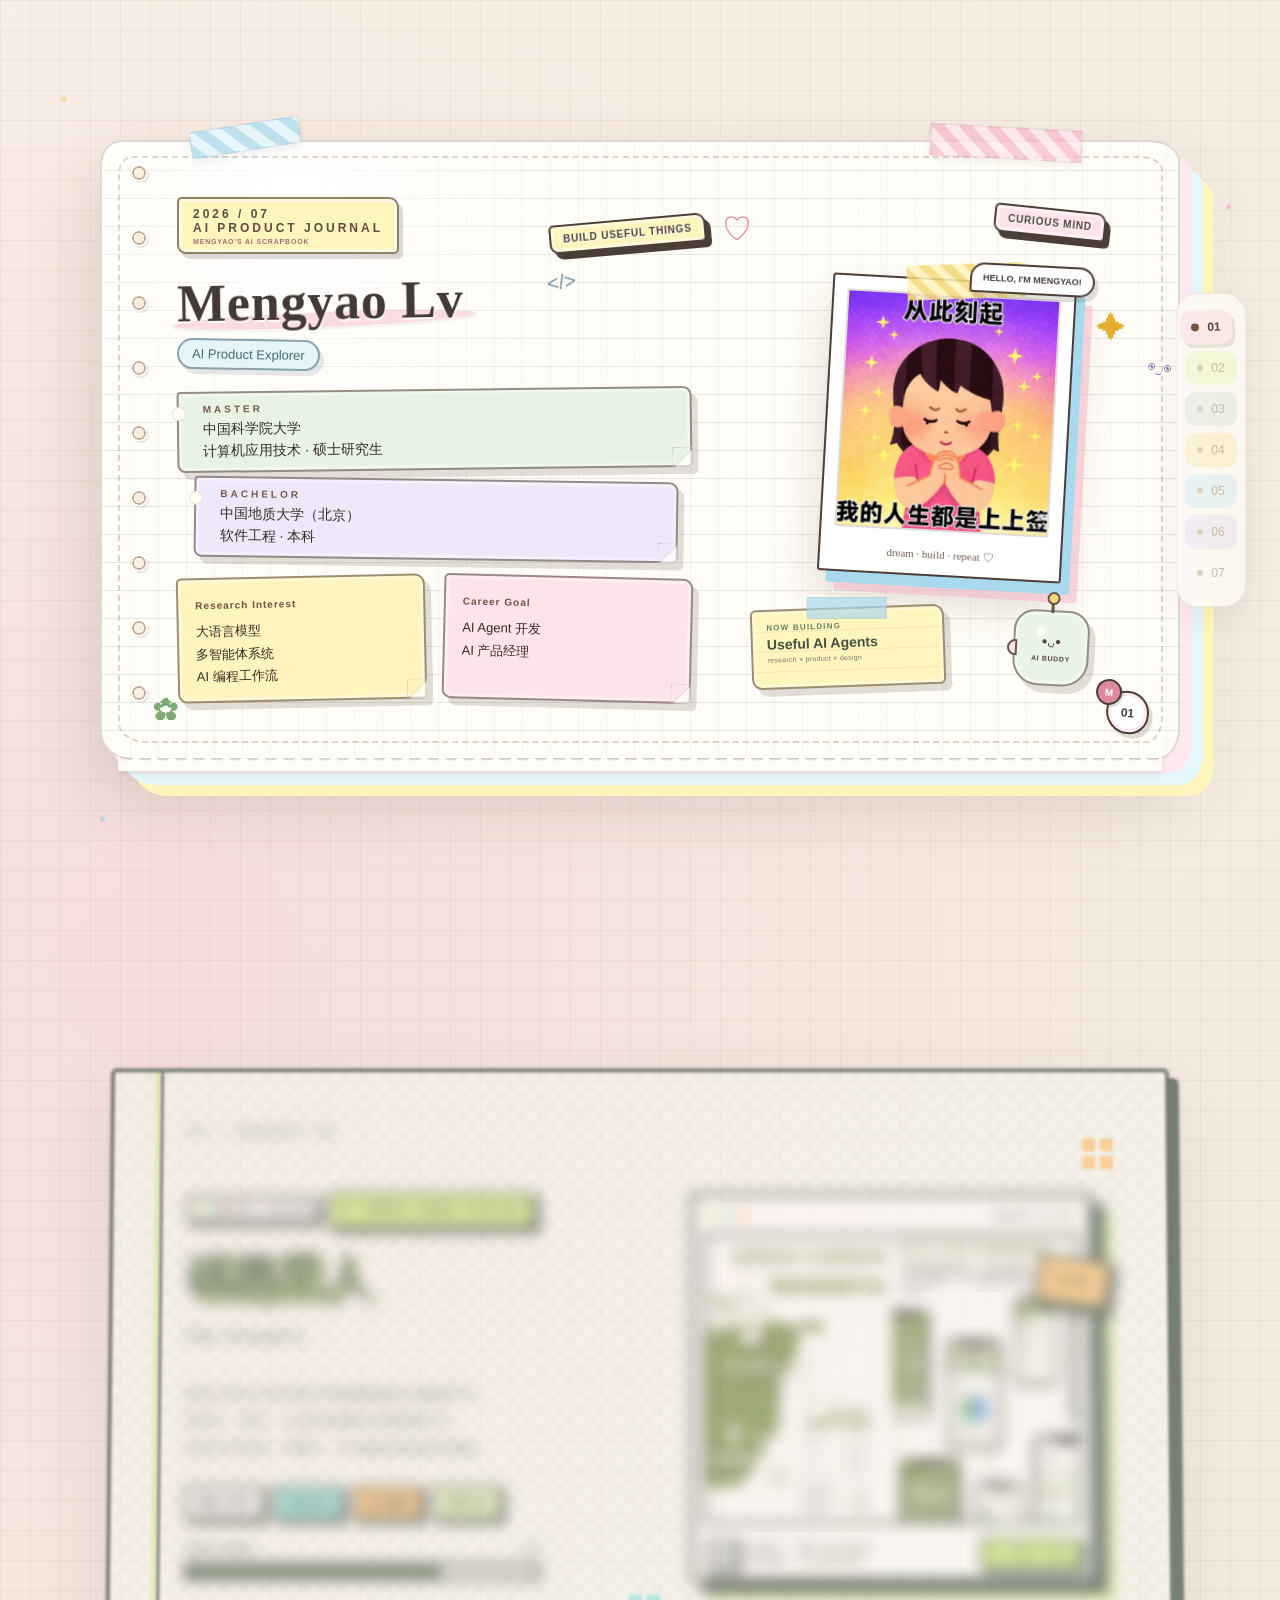
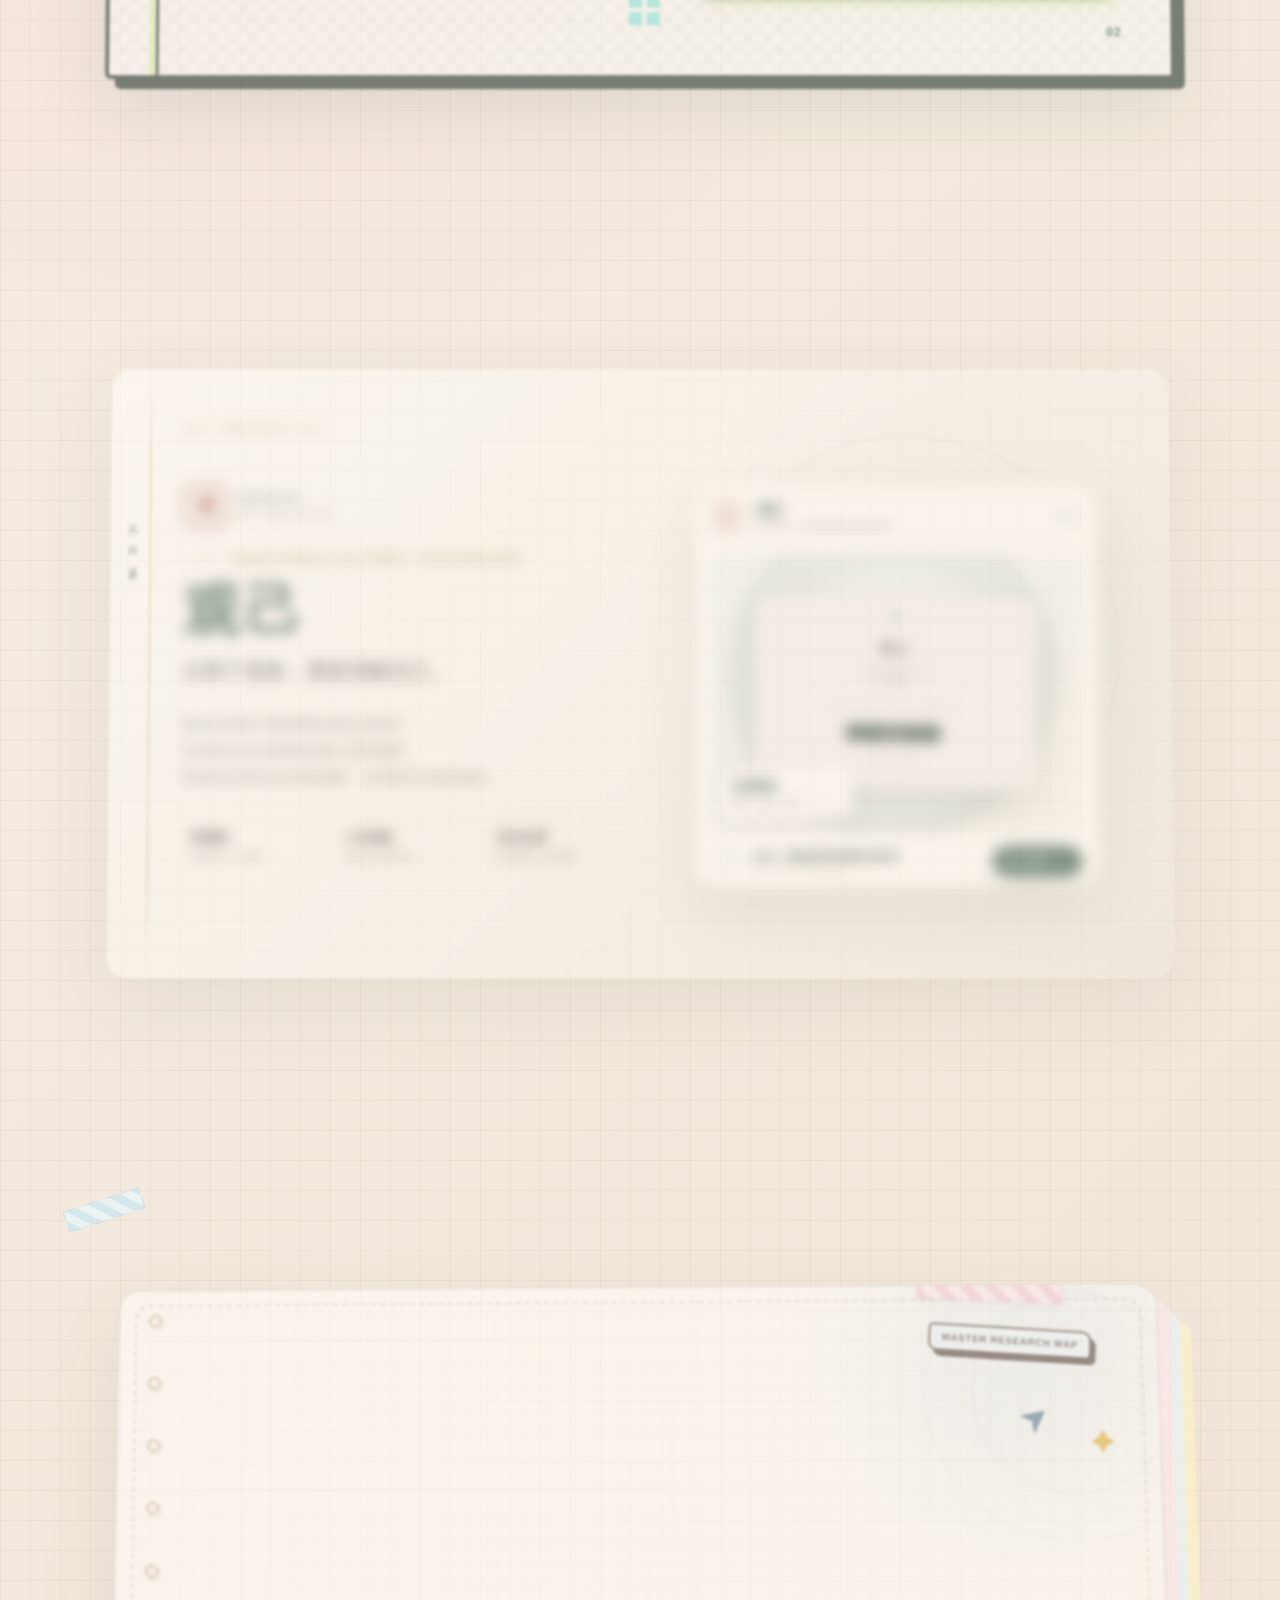
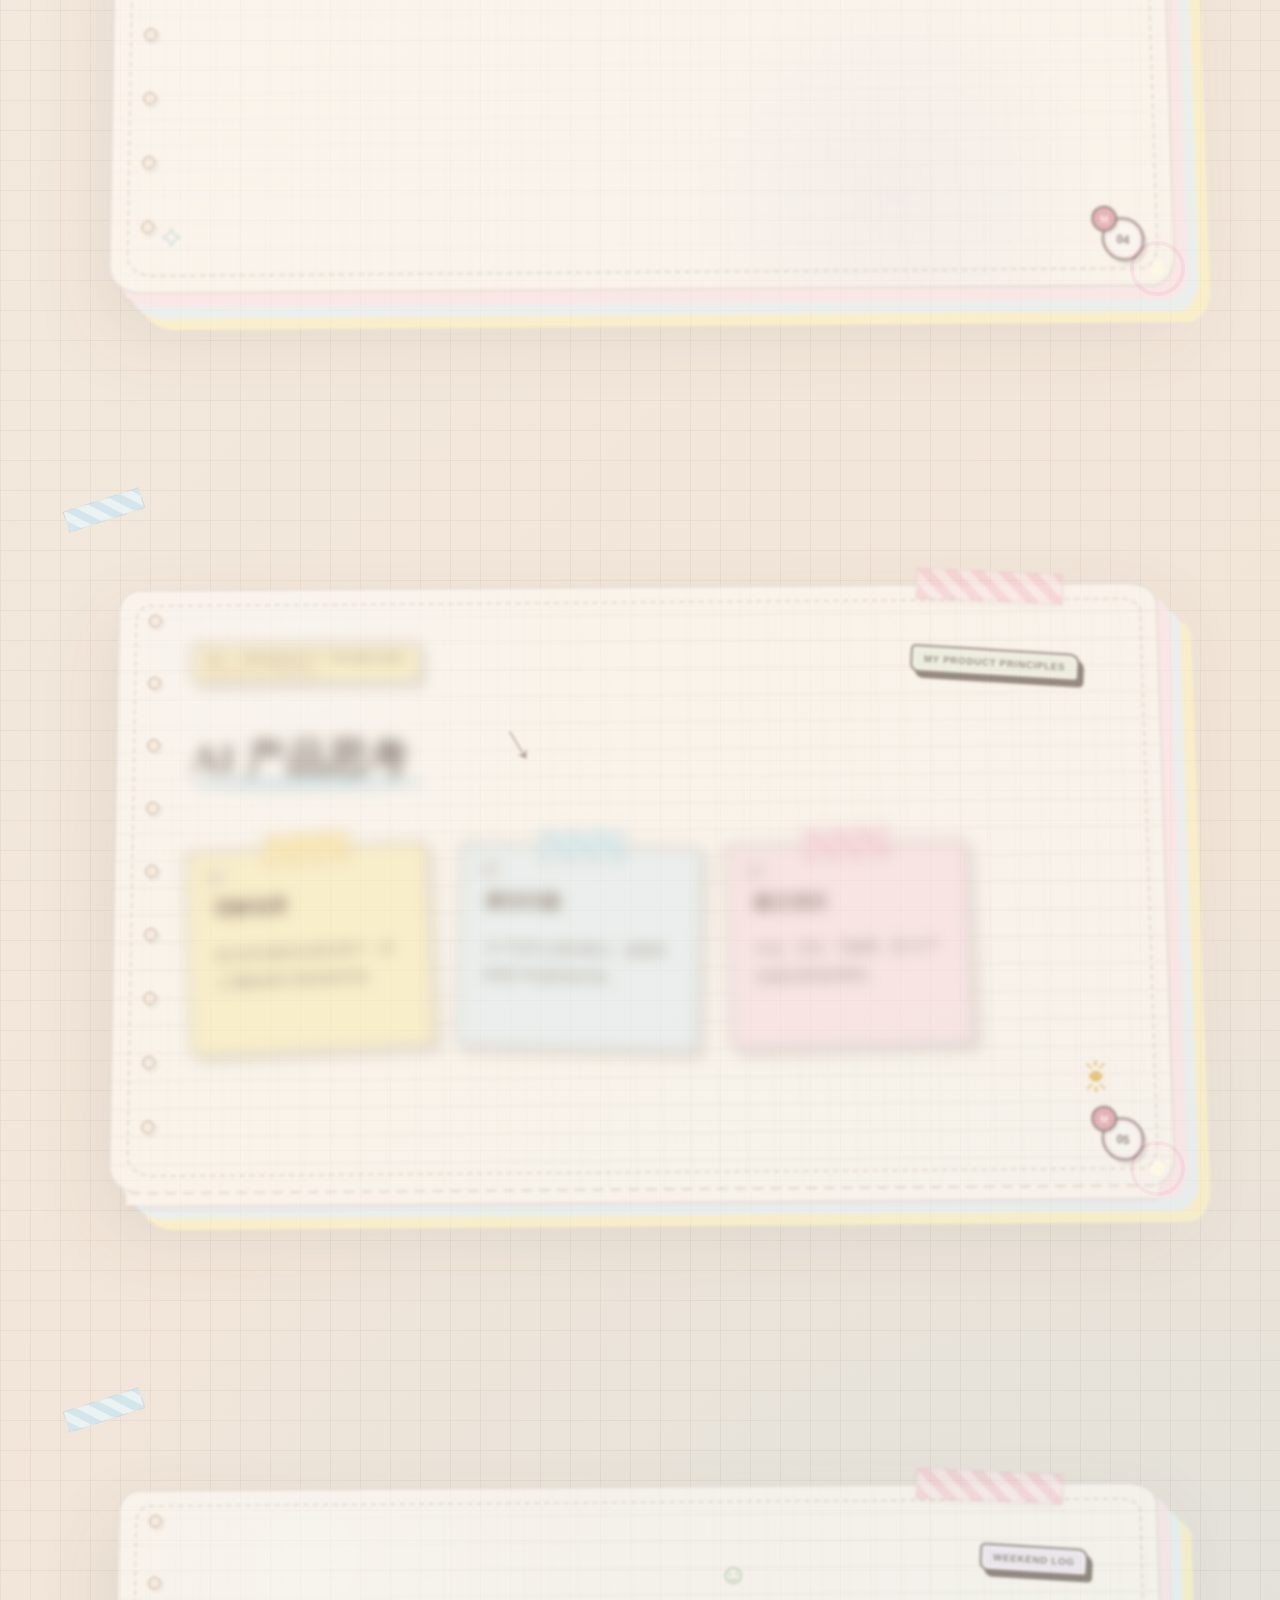
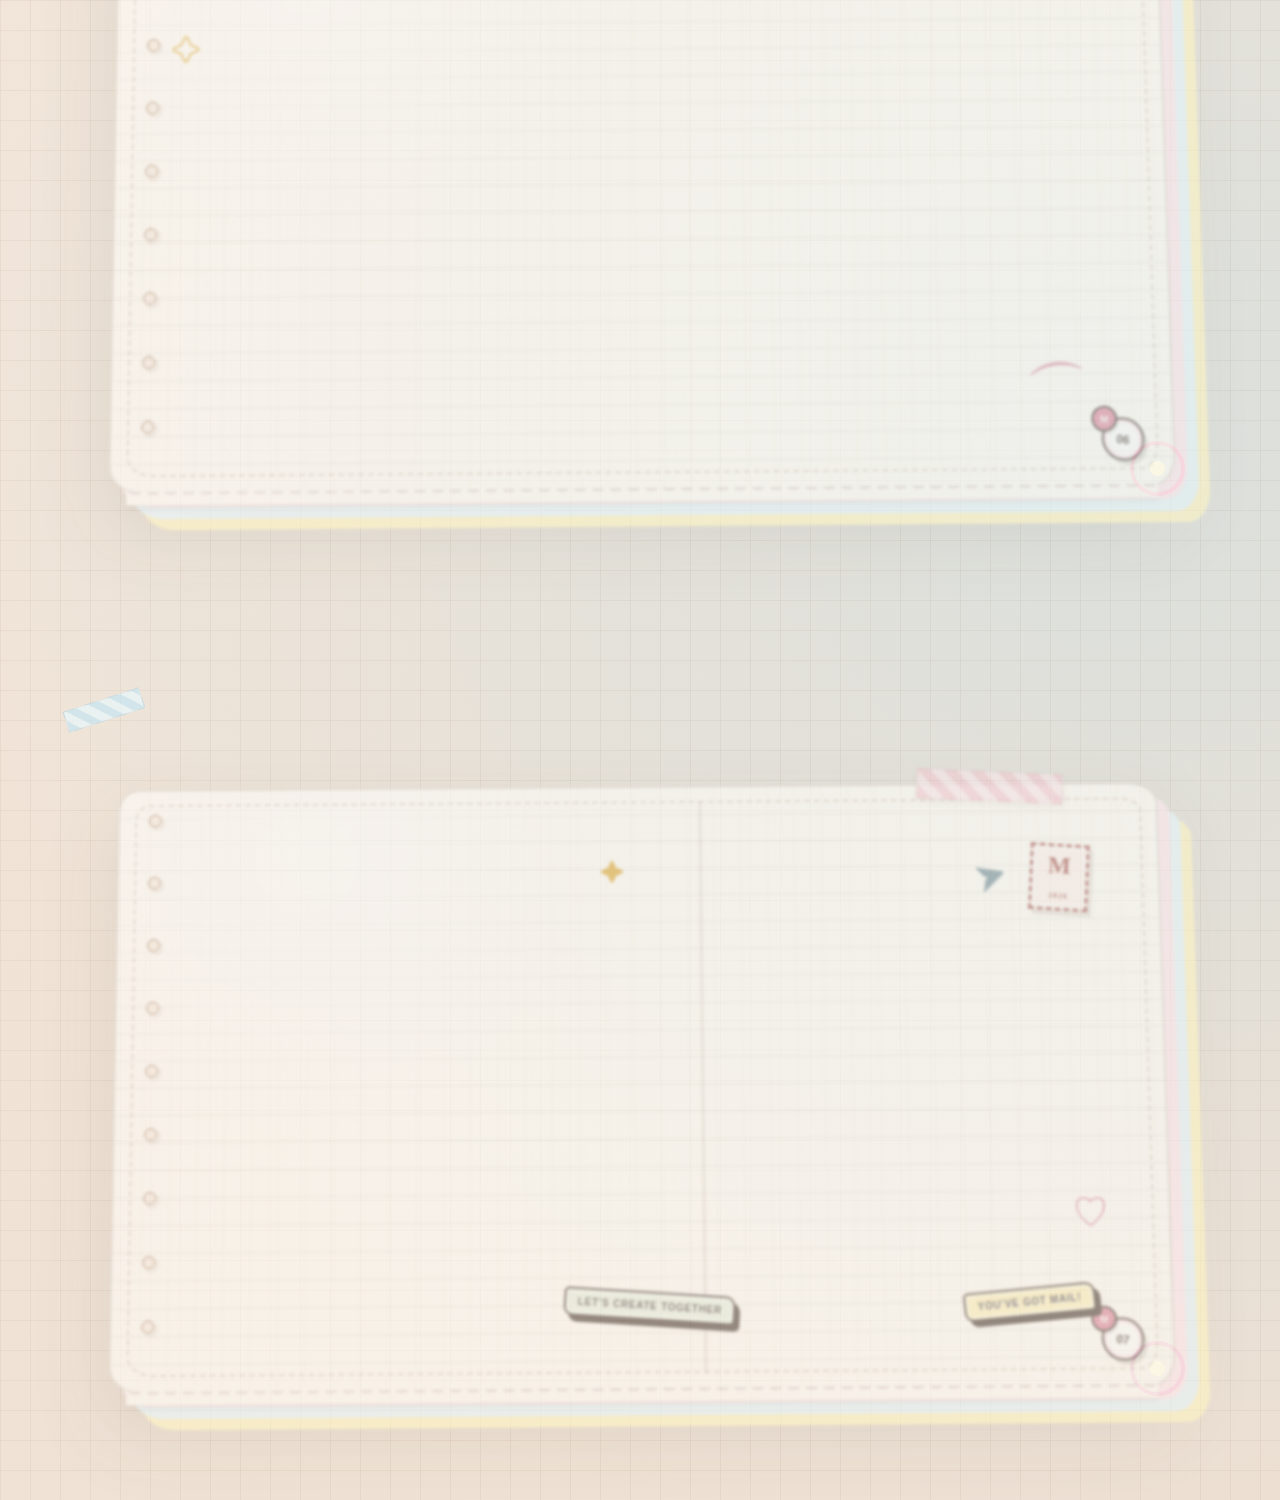
==== commit 1df7c5f4: "Add files via upload" ====
--- a/index.html
+++ b/index.html
@@ -4,7 +4,7 @@
     <meta charset="UTF-8">
     <meta name="viewport" content="width=device-width, initial-scale=1.0, viewport-fit=cover">
     <title>Mengyao AI Journal</title>
-    <link rel="stylesheet" href="style.css">
+    <link rel="stylesheet" href="style.css?v=20261010-motion3">
 </head>
 <body>
     <nav class="navigation" aria-label="页面导航">
@@ -126,8 +126,8 @@
                     <div class="pixel-click-cue" aria-hidden="true">
                         <span class="pixel-pointer">☞</span>
                         <span class="pixel-click-copy">
-                            <b>CLICK TO PLAY!</b>
-                            <small>点击进入完整产品案例</small>
+                            <b>CLICK / TAP TO PLAY!</b>
+                            <small>点击或轻触 · 进入完整产品案例</small>
                         </span>
                     </div>
                     <div class="project-more pixel-more">▶ OPEN CASE</div>
@@ -235,7 +235,7 @@
                     <div class="oriental-click-note" aria-hidden="true">
                         <span class="oriental-click-icon">↗</span>
                         <span>
-                            <b>点击查看完整项目案例</b>
+                            <b>点击 / 轻触查看完整项目案例</b>
                             <small>VIEW FULL CASE STUDY</small>
                         </span>
                     </div>
@@ -457,6 +457,6 @@
         </div>
     </section>
 
-    <script src="script.js"></script>
+    <script src="script.js?v=20261010-motion3"></script>
 </body>
 </html>
--- a/style.css
+++ b/style.css
@@ -4129,3 +4129,456 @@
         font-size:26px;
     }
 }
+
+/* ==================================================
+   MOTION FIX V3
+   强制可见动画：P2 / P3 点击提示 + P4 硕士研究流程
+================================================== */
+
+/* ---------- P2 · Pixel click cue: 不依赖 hover，始终有动态 ---------- */
+
+.project-card-pixel{
+    position:relative;
+    animation:pixelCaseBreath 2.2s steps(5,end) infinite;
+    will-change:transform,box-shadow;
+}
+
+@keyframes pixelCaseBreath{
+    0%,100%{
+        box-shadow:
+            12px 12px 0 #10251c,
+            20px 20px 0 rgba(199,243,106,.72);
+    }
+    50%{
+        box-shadow:
+            12px 12px 0 #10251c,
+            24px 24px 0 rgba(125,229,219,.82);
+    }
+}
+
+.project-card-pixel::after{
+    content:"CLICK!";
+    opacity:1 !important;
+    visibility:visible !important;
+    animation:pixelClickBadgeV3 .9s steps(2,end) infinite !important;
+}
+
+@keyframes pixelClickBadgeV3{
+    0%,100%{
+        transform:translateY(0) rotate(7deg);
+        background:#ffb85b;
+    }
+    50%{
+        transform:translateY(-8px) rotate(1deg) scale(1.06);
+        background:#7de5db;
+    }
+}
+
+.pixel-click-cue{
+    opacity:1 !important;
+    visibility:visible !important;
+}
+
+.pixel-pointer{
+    animation:pixelPointerTapV3 .72s steps(3,end) infinite !important;
+}
+
+@keyframes pixelPointerTapV3{
+    0%,100%{transform:translate(0,0) rotate(0);}
+    50%{transform:translate(6px,-5px) rotate(-12deg) scale(1.10);}
+}
+
+.pixel-click-copy b{
+    display:inline-block;
+    animation:pixelCopyBlink 1.1s steps(2,end) infinite;
+}
+
+@keyframes pixelCopyBlink{
+    50%{opacity:.45;}
+}
+
+.project-card-pixel .pixel-more{
+    opacity:1 !important;
+    visibility:visible !important;
+    animation:pixelOpenButton 1.35s steps(4,end) infinite;
+}
+
+@keyframes pixelOpenButton{
+    0%,100%{transform:translateY(0);}
+    50%{transform:translateY(-3px);}
+}
+
+/* 图片上增加循环扫描线，强化“可进入”的游戏界面感 */
+.pixel-cover-frame::before{
+    content:"";
+    position:absolute;
+    left:0;
+    right:0;
+    top:-8%;
+    z-index:4;
+    height:8%;
+    pointer-events:none;
+    opacity:.45;
+    background:linear-gradient(
+        180deg,
+        transparent,
+        rgba(199,243,106,.68),
+        transparent
+    );
+    animation:pixelScanner 2.7s steps(14,end) infinite;
+}
+
+@keyframes pixelScanner{
+    from{transform:translateY(0);}
+    to{transform:translateY(1250%);}
+}
+
+/* ---------- P3 · Oriental click cue: 清晰、克制、持续可见 ---------- */
+
+.project-card-oriental{
+    position:relative;
+    animation:orientalCaseBreath 3.3s ease-in-out infinite;
+    will-change:transform,box-shadow;
+}
+
+@keyframes orientalCaseBreath{
+    0%,100%{
+        box-shadow:
+            0 24px 58px rgba(39,47,41,.15),
+            0 0 0 8px rgba(255,253,248,.52);
+    }
+    50%{
+        box-shadow:
+            0 31px 72px rgba(36,76,63,.20),
+            0 0 0 10px rgba(223,206,178,.34);
+    }
+}
+
+.oriental-click-note{
+    opacity:1 !important;
+    visibility:visible !important;
+}
+
+.oriental-click-icon{
+    position:relative;
+    overflow:hidden;
+    animation:orientalArrowPulse 1.6s ease-in-out infinite;
+}
+
+.oriental-click-icon::after{
+    content:"";
+    position:absolute;
+    inset:-5px;
+    border:1px solid rgba(36,76,63,.22);
+    border-radius:50%;
+    animation:orientalRing 1.6s ease-out infinite;
+}
+
+@keyframes orientalArrowPulse{
+    0%,100%{transform:translate(0,0);}
+    50%{transform:translate(3px,-3px);}
+}
+
+@keyframes orientalRing{
+    0%{opacity:.55;transform:scale(.62);}
+    100%{opacity:0;transform:scale(1.45);}
+}
+
+.oriental-click-note b{
+    position:relative;
+}
+
+.oriental-click-note b::after{
+    content:"";
+    position:absolute;
+    left:0;
+    bottom:-4px;
+    width:100%;
+    height:1px;
+    transform-origin:left;
+    background:linear-gradient(
+        90deg,
+        transparent,
+        var(--oriental-gold),
+        transparent
+    );
+    animation:orientalUnderline 2.1s ease-in-out infinite;
+}
+
+@keyframes orientalUnderline{
+    0%,100%{transform:scaleX(.18);opacity:.3;}
+    50%{transform:scaleX(1);opacity:1;}
+}
+
+.project-card-oriental .oriental-more{
+    opacity:1 !important;
+    visibility:visible !important;
+    animation:orientalButtonFloat 2.2s ease-in-out infinite;
+}
+
+@keyframes orientalButtonFloat{
+    0%,100%{transform:translateY(0);}
+    50%{transform:translateY(-3px);}
+}
+
+/* 月盘极慢旋转，静态截图看不出，但真实页面有精细动效 */
+.project-two.active .moon-disc{
+    animation:moonSlowTurn 18s linear infinite;
+}
+
+@keyframes moonSlowTurn{
+    to{transform:translate(-50%,-50%) rotate(360deg);}
+}
+
+/* ---------- P4 · Master's Research: 流程真正“动起来” ---------- */
+
+/* 进入页面前：三张研究卡隐藏 */
+.journal-research .research-card{
+    --card-rotate:0deg;
+    opacity:0;
+    filter:blur(5px);
+    transform:translateY(34px) rotate(var(--card-rotate)) scale(.94);
+}
+
+.journal-research .research-card-req{--card-rotate:-1deg;}
+.journal-research .research-card-design{--card-rotate:.8deg;}
+.journal-research .research-card-code{--card-rotate:-.7deg;}
+
+.journal-research.active .research-card-req{
+    animation:researchCardReveal .72s .20s cubic-bezier(.16,.84,.24,1.12) forwards;
+}
+
+.journal-research.active .research-card-design{
+    animation:researchCardReveal .72s .72s cubic-bezier(.16,.84,.24,1.12) forwards;
+}
+
+.journal-research.active .research-card-code{
+    animation:researchCardReveal .72s 1.24s cubic-bezier(.16,.84,.24,1.12) forwards;
+}
+
+@keyframes researchCardReveal{
+    0%{
+        opacity:0;
+        filter:blur(5px);
+        transform:translateY(34px) rotate(var(--card-rotate)) scale(.94);
+    }
+    72%{
+        opacity:1;
+        filter:none;
+        transform:translateY(-5px) rotate(0deg) scale(1.015);
+    }
+    100%{
+        opacity:1;
+        filter:none;
+        transform:translateY(0) rotate(var(--card-rotate)) scale(1);
+    }
+}
+
+/* 两段连接箭头随后出现 */
+.journal-research .research-link{
+    opacity:0;
+    transform:scale(.6);
+}
+
+.journal-research.active .research-link:nth-of-type(2){
+    animation:researchLinkReveal .42s .54s ease-out forwards;
+}
+
+.journal-research.active .research-link:nth-of-type(4){
+    animation:researchLinkReveal .42s 1.06s ease-out forwards;
+}
+
+@keyframes researchLinkReveal{
+    to{
+        opacity:1;
+        transform:scale(1);
+    }
+}
+
+.journal-research.active .research-link i{
+    animation:researchArrowTravel .9s ease-in-out infinite;
+}
+
+@keyframes researchArrowTravel{
+    0%,100%{
+        transform:translateX(0);
+        color:#71869c;
+    }
+    50%{
+        transform:translateX(7px);
+        color:#d7a937;
+    }
+}
+
+/* REQ / SDD / </> 标识像“节点启动”一样闪一下 */
+.journal-research.active .research-card-req .research-icon{
+    animation:researchNodeBoot .55s .48s steps(3,end) both;
+}
+.journal-research.active .research-card-design .research-icon{
+    animation:researchNodeBoot .55s 1.00s steps(3,end) both;
+}
+.journal-research.active .research-card-code .research-icon{
+    animation:researchNodeBoot .55s 1.52s steps(3,end) both;
+}
+
+@keyframes researchNodeBoot{
+    0%{background:#fff;color:var(--space-ink);}
+    50%{background:#f2d778;color:#22324a;transform:scale(1.12);}
+    100%{background:#fff;color:var(--space-ink);transform:scale(1);}
+}
+
+/* 底部生命周期链条按顺序出现 */
+.journal-research .research-chain{
+    opacity:0;
+    transform:translateY(9px);
+}
+
+.journal-research.active .research-chain{
+    animation:researchChainIn .65s 1.72s ease-out forwards;
+}
+
+@keyframes researchChainIn{
+    to{
+        opacity:1;
+        transform:none;
+    }
+}
+
+.journal-research.active .research-chain i{
+    animation:researchChainArrow 1s ease-in-out infinite;
+}
+
+@keyframes researchChainArrow{
+    50%{
+        transform:translateX(4px);
+        color:#f0b84e;
+    }
+}
+
+/* 卡片内部成果条目逐个“贴上去” */
+.journal-research .research-output{
+    opacity:0;
+    transform:translateX(-10px);
+}
+
+.journal-research.active .research-card-req .research-output:nth-of-type(1){
+    animation:researchOutputIn .4s .65s ease-out forwards;
+}
+.journal-research.active .research-card-req .research-output:nth-of-type(2){
+    animation:researchOutputIn .4s .82s ease-out forwards;
+}
+.journal-research.active .research-card-design .research-output{
+    animation:researchOutputIn .4s 1.18s ease-out forwards;
+}
+.journal-research.active .research-card-code .research-output{
+    animation:researchOutputIn .4s 1.70s ease-out forwards;
+}
+
+@keyframes researchOutputIn{
+    to{
+        opacity:1;
+        transform:none;
+    }
+}
+
+/* 小火箭更明显但不喧宾夺主 */
+.journal-research.active .research-rocket{
+    animation:researchRocketPath 3.2s ease-in-out infinite;
+}
+
+@keyframes researchRocketPath{
+    0%,100%{transform:translate(0,0) rotate(-38deg);}
+    50%{transform:translate(10px,-12px) rotate(-31deg);}
+}
+
+/* ---------- 页面激活过渡：让动画可以每次滚回来重新播放 ---------- */
+
+.page{
+    --page-enter:0;
+}
+
+.page.active{
+    --page-enter:1;
+}
+
+/* 微信/移动端仍保留点击提示，但减少大动画避免错位 */
+@media(max-width:900px){
+    .project-card-pixel{
+        animation:pixelCaseBreath 2.6s steps(4,end) infinite;
+    }
+
+    .project-card-pixel::after{
+        right:5px !important;
+        top:46px !important;
+        width:58px;
+        height:36px;
+        font-size:9px;
+    }
+
+    .pixel-cover-frame::before{
+        display:none;
+    }
+
+    .pixel-click-copy b{
+        font-size:9px;
+    }
+
+    .project-card-oriental{
+        animation:orientalCaseBreath 3.6s ease-in-out infinite;
+    }
+
+    .oriental-click-note{
+        max-width:190px;
+    }
+
+    .journal-research .research-card{
+        opacity:1;
+        filter:none;
+        transform:none;
+    }
+
+    .journal-research.active .research-card{
+        animation:none;
+    }
+
+    .journal-research .research-link,
+    .journal-research .research-chain,
+    .journal-research .research-output{
+        opacity:1;
+        transform:none;
+    }
+}
+
+@media(prefers-reduced-motion:reduce){
+    .project-card-pixel,
+    .project-card-pixel::after,
+    .pixel-pointer,
+    .pixel-click-copy b,
+    .project-card-pixel .pixel-more,
+    .pixel-cover-frame::before,
+    .project-card-oriental,
+    .oriental-click-icon,
+    .oriental-click-icon::after,
+    .oriental-click-note b::after,
+    .project-card-oriental .oriental-more,
+    .project-two.active .moon-disc,
+    .journal-research.active .research-card,
+    .journal-research.active .research-link,
+    .journal-research.active .research-link i,
+    .journal-research.active .research-icon,
+    .journal-research.active .research-chain,
+    .journal-research.active .research-chain i,
+    .journal-research.active .research-output,
+    .journal-research.active .research-rocket{
+        animation:none !important;
+    }
+
+    .journal-research .research-card,
+    .journal-research .research-link,
+    .journal-research .research-chain,
+    .journal-research .research-output{
+        opacity:1 !important;
+        filter:none !important;
+        transform:none !important;
+    }
+}
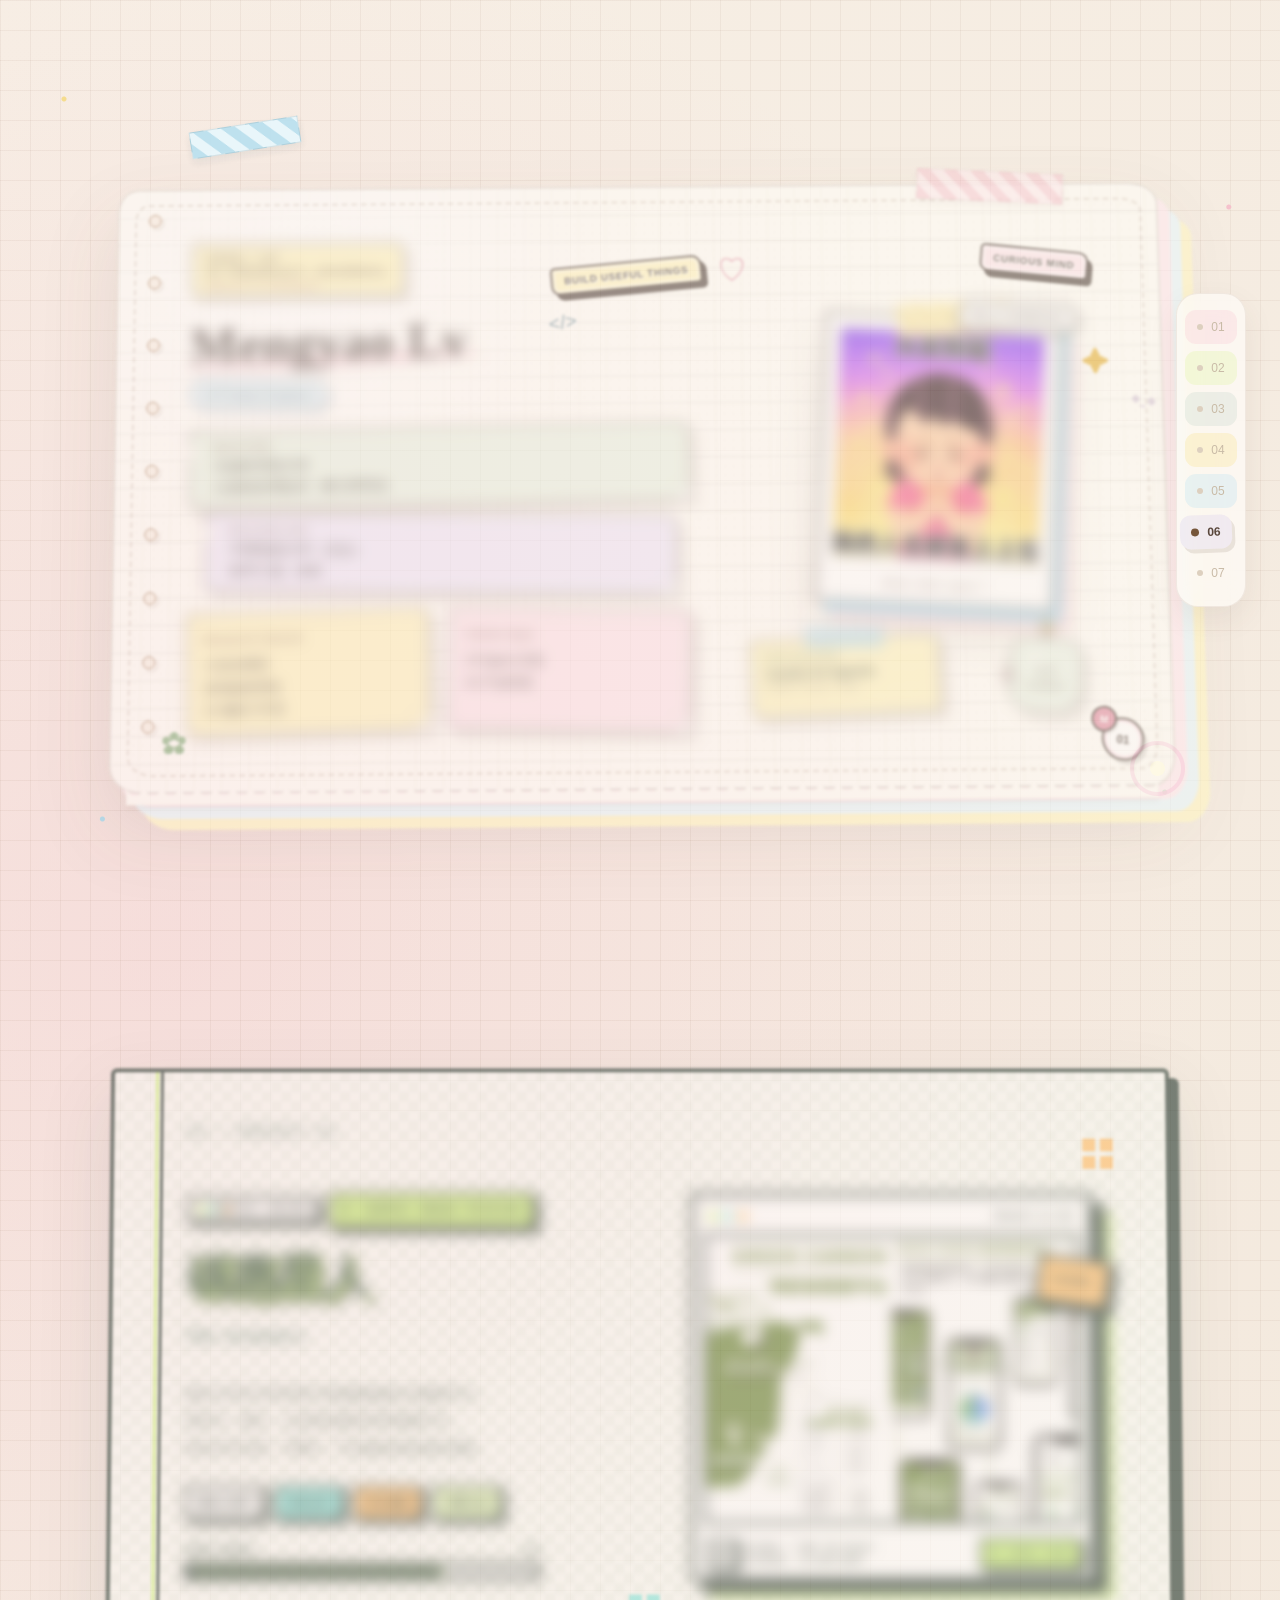
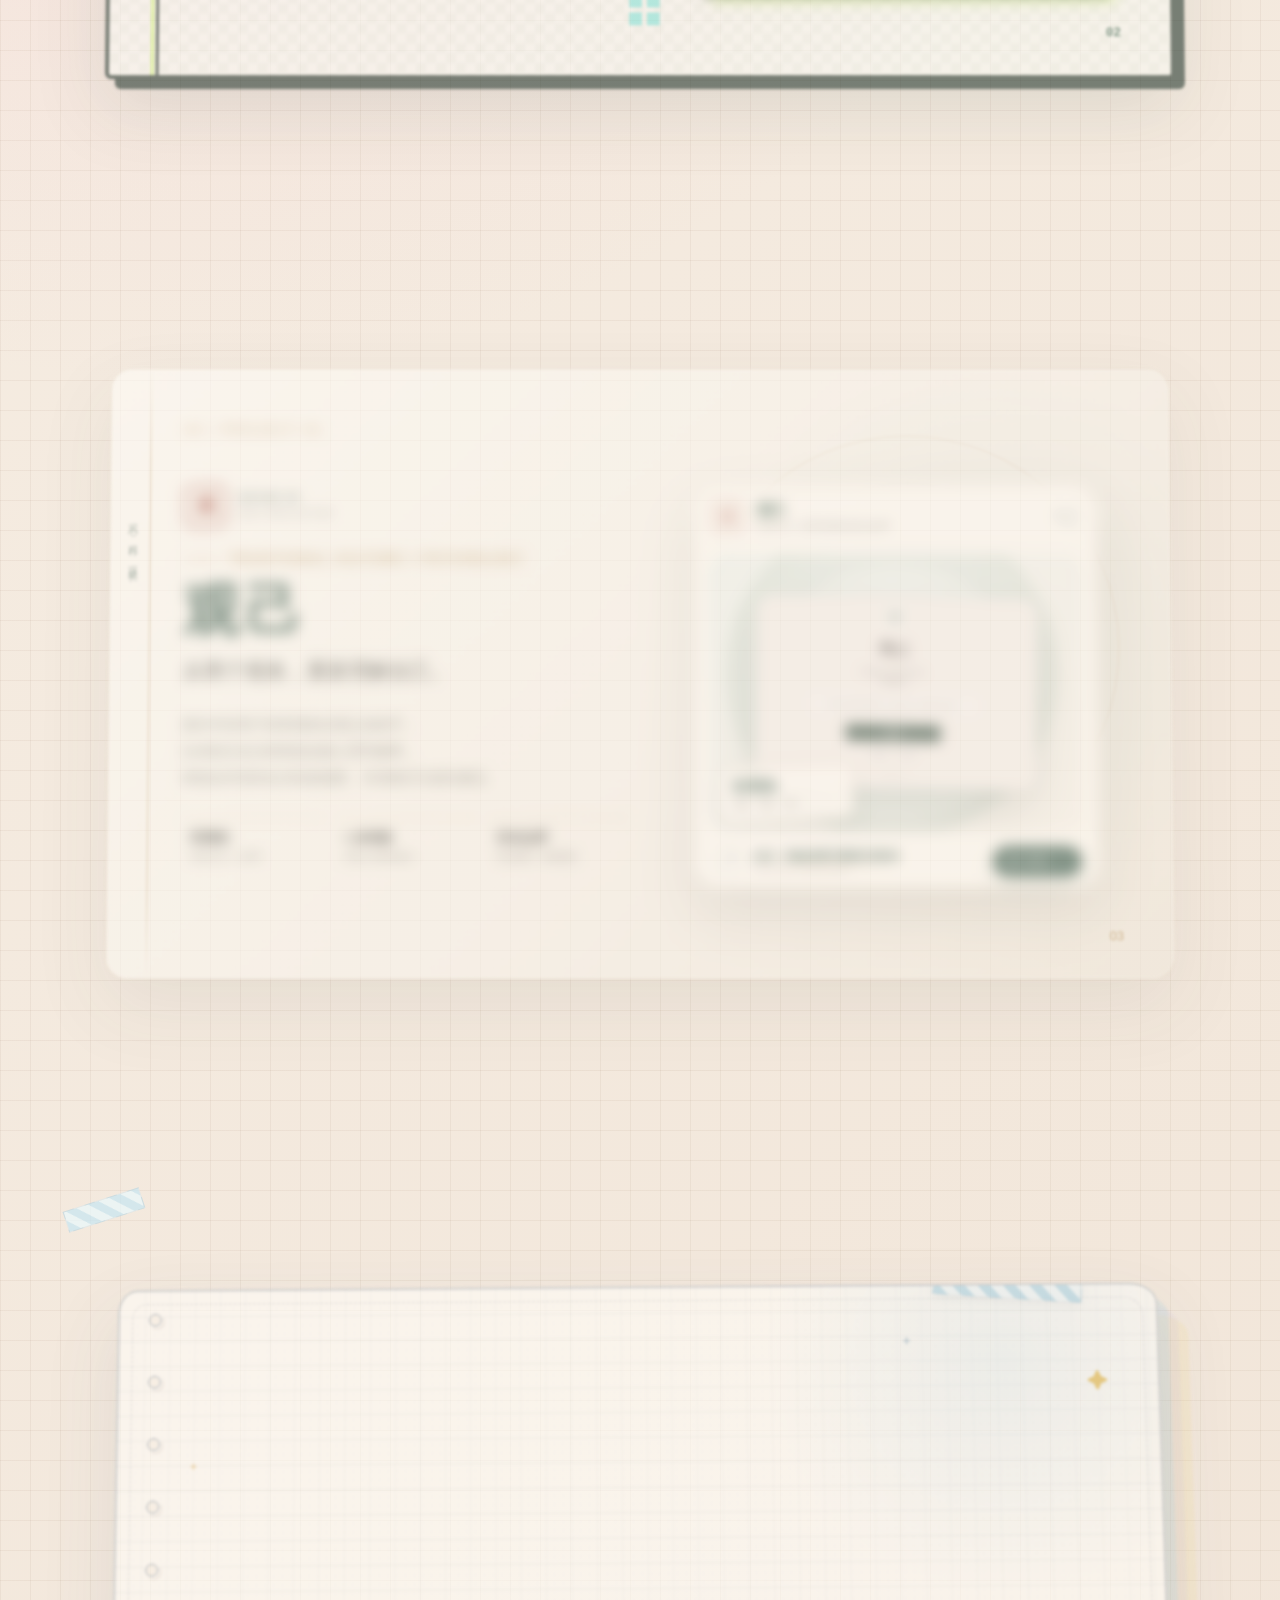
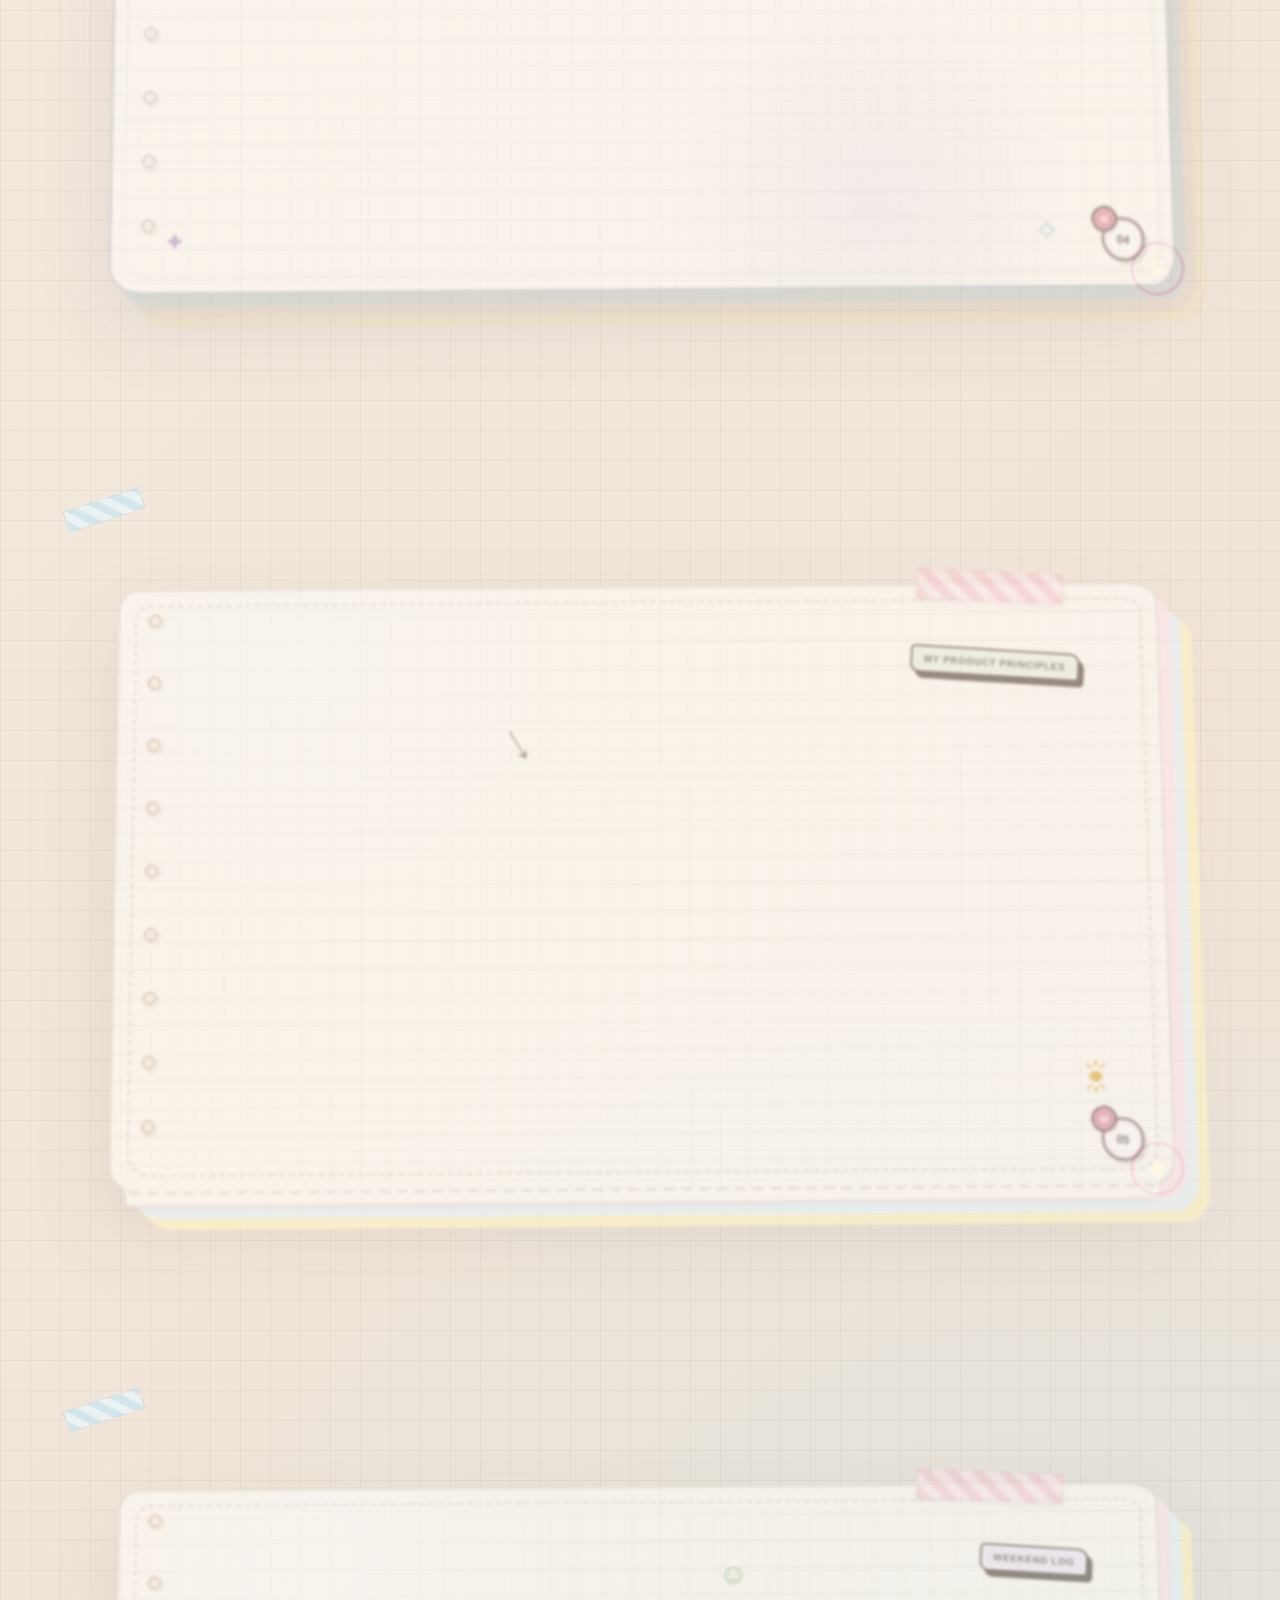
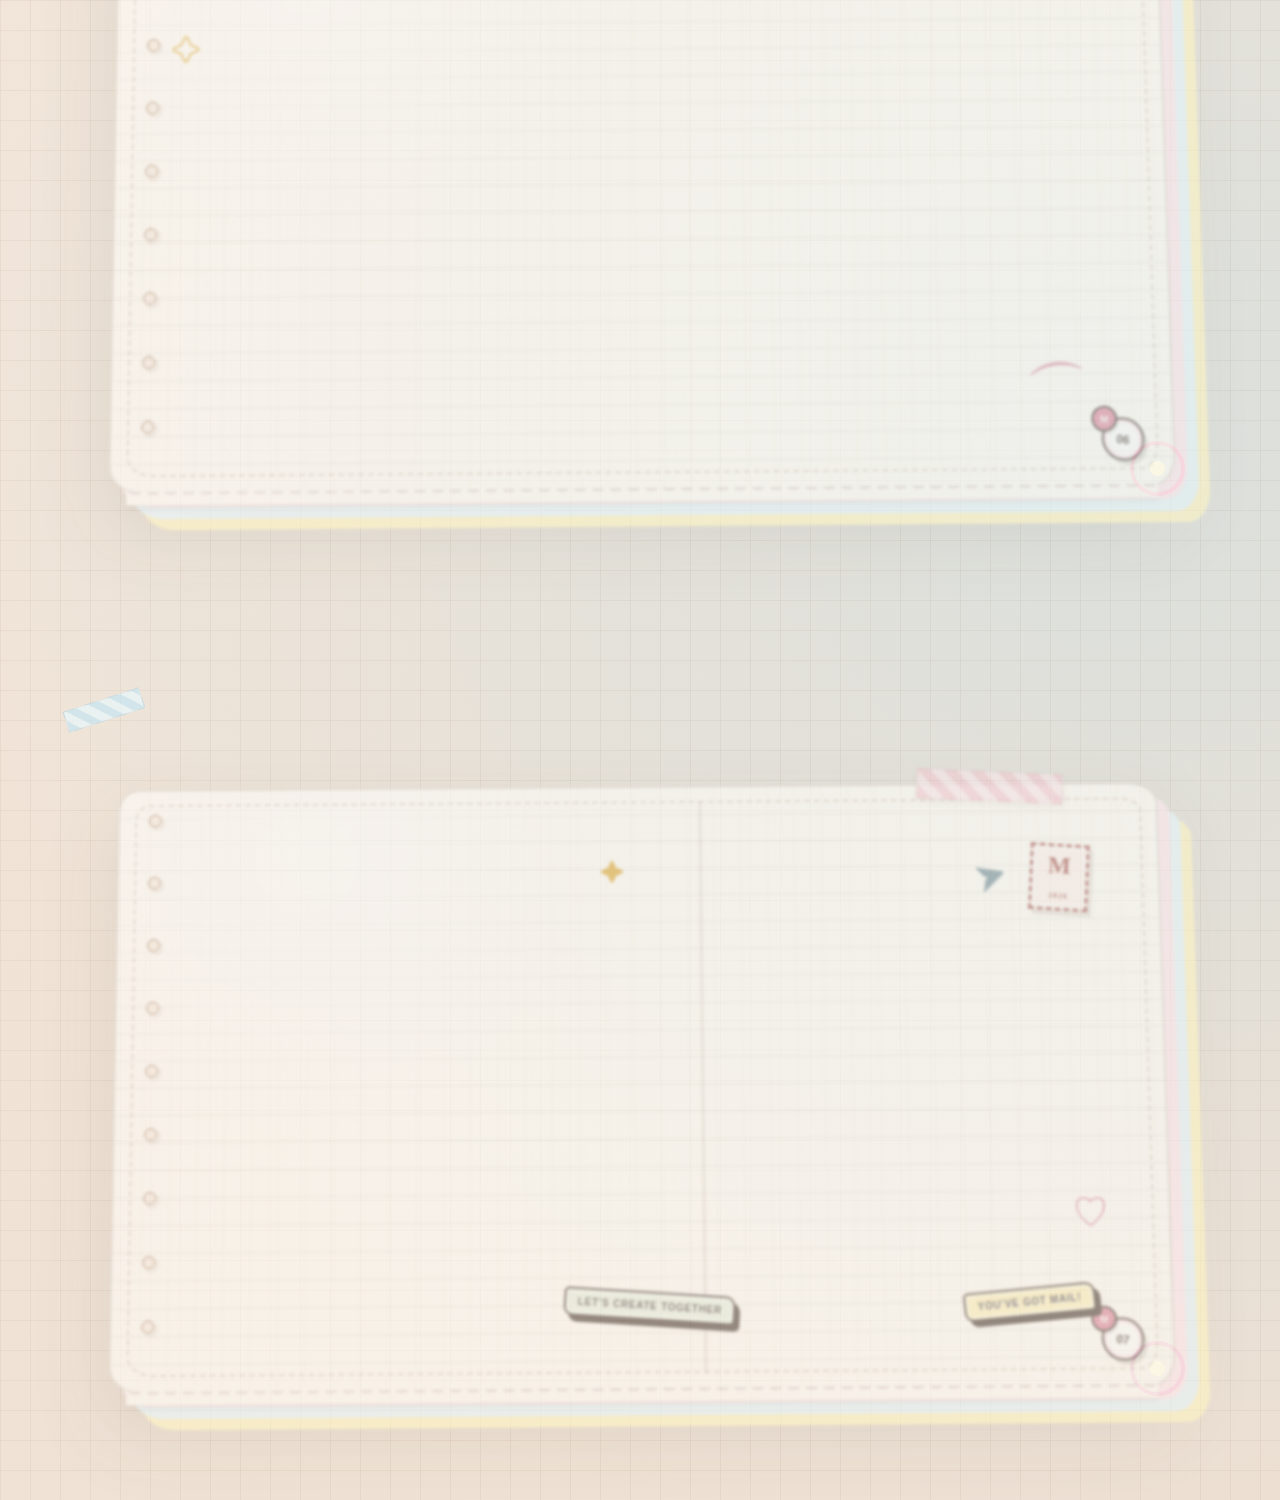
==== commit a9fb2b08: "Add files via upload" ====
--- a/index.html
+++ b/index.html
@@ -4,7 +4,7 @@
     <meta charset="UTF-8">
     <meta name="viewport" content="width=device-width, initial-scale=1.0, viewport-fit=cover">
     <title>Mengyao AI Journal</title>
-    <link rel="stylesheet" href="style.css?v=20261010-motion3">
+    <link rel="stylesheet" href="style.css?v=20261010-space4">
 </head>
 <body>
     <nav class="navigation" aria-label="页面导航">
@@ -255,103 +255,202 @@
     </section>
 
     <section class="page journal-page journal-research">
-        <div class="paper journal-paper research-paper">
-            <div class="journal-decor research-decor" aria-hidden="true">
-                <span class="journal-sticker research-sticker">MASTER RESEARCH MAP</span>
-                <span class="research-star research-star-a">✦</span>
-                <span class="research-star research-star-b">✧</span>
-                <span class="research-orbit"></span>
-                <span class="research-rocket">➤</span>
-            </div>
-
-            <div class="page-label animate">04 / MASTER'S RESEARCH</div>
-
-            <div class="research-heading animate delay1">
-                <div class="research-kicker">AEROSPACE × AI SOFTWARE ENGINEERING</div>
-                <h2>航天背景下的 AI 软件工程</h2>
-                <p>
-                    将大语言模型与多智能体引入航天软件生命周期，
-                    从工程资料出发，贯通 <b>需求分析 → 软件设计 → 代码生成</b>。
-                </p>
-            </div>
-
-            <div class="research-pipeline animate delay2">
-
-                <article class="research-card research-card-req">
-                    <div class="research-card-top">
-                        <span class="research-step">01</span>
-                        <span class="research-icon">REQ</span>
-                    </div>
+        <div class="paper journal-paper space-paper">
+
+            <div class="space-decor" aria-hidden="true">
+                <span class="space-star star-1">✦</span>
+                <span class="space-star star-2">✧</span>
+                <span class="space-star star-3">✦</span>
+                <span class="space-cross cross-1">＋</span>
+                <span class="space-cross cross-2">＋</span>
+                <span class="space-tape"></span>
+            </div>
+
+            <div class="page-label animate">
+                04 / MASTER'S RESEARCH · SPACE SOFTWARE
+            </div>
+
+            <div class="space-hero animate delay1">
+
+                <div class="space-hero-copy">
+
+                    <div class="space-eyebrow">
+                        <span class="space-live-dot"></span>
+                        MISSION LOG · AEROSPACE AI SOFTWARE ENGINEERING
+                    </div>
+
+                    <h2>航天背景下的 AI 软件工程</h2>
+
+                    <p class="space-lead">
+                        将大语言模型与多智能体引入航天软件生命周期，
+                        从任务书与工程资料出发，贯通
+                        <b>需求分析 → 软件设计 → 代码生成</b>。
+                    </p>
+
+                    <div class="space-tags">
+                        <span>LLM</span>
+                        <span>MULTI-AGENT</span>
+                        <span>AEROSPACE SOFTWARE</span>
+                        <span>SRS → SDD → CODE</span>
+                    </div>
+
+                </div>
+
+                <div class="space-satellite-stage" aria-hidden="true">
+
+                    <div class="space-orbit orbit-a"></div>
+                    <div class="space-orbit orbit-b"></div>
+                    <div class="space-orbit orbit-c"></div>
+
+                    <div class="space-earth"></div>
+
+                    <div class="space-satellite">
+                        <span class="sat-panel sat-panel-left"></span>
+                        <span class="sat-body">
+                            <i></i>
+                            <b>AI</b>
+                        </span>
+                        <span class="sat-panel sat-panel-right"></span>
+                        <span class="sat-dish"></span>
+                    </div>
+
+                    <div class="space-signal signal-1"></div>
+                    <div class="space-signal signal-2"></div>
+
+                    <div class="space-stage-label">
+                        ORBITAL SOFTWARE PIPELINE
+                    </div>
+
+                </div>
+
+            </div>
+
+            <div class="space-pipeline animate delay2">
+
+                <article class="space-module module-req">
+
+                    <div class="space-module-head">
+                        <span class="space-mission-no">MISSION 01</span>
+                        <span class="space-module-code">REQ / SRS</span>
+                    </div>
+
                     <h3>需求分析</h3>
-                    <div class="research-flow-label">任务书 / 工程资料 → SRS</div>
+
+                    <div class="space-route">
+                        任务书 / 工程资料 <i>→</i> SRS
+                    </div>
+
                     <p>
                         分层知识约束 + 多智能体协同，
-                        辅助识别软件职责、生成需求并完成规范审查。
+                        识别软件职责、推导需求并完成规范审查。
                     </p>
-                    <div class="research-output">
-                        <span>论文在投</span>
-                        <b>大模型分层知识约束的航天软件需求分析</b>
-                    </div>
-                    <div class="research-output patent">
-                        <span>专利</span>
-                        <b>大模型辅助的星载数据管理软件需求分析方法及系统</b>
-                    </div>
+
+                    <div class="space-achievement paper-achievement">
+                        <span>PAPER · 在投</span>
+                        <b>航天软件需求分析的大模型分层知识约束方法</b>
+                    </div>
+
+                    <div class="space-achievement patent-achievement">
+                        <span>PATENT</span>
+                        <b>大模型辅助的星载有效载荷数据管理软件需求分析方法及系统</b>
+                    </div>
+
                 </article>
 
-                <div class="research-link" aria-hidden="true">
-                    <span>TRACE</span>
-                    <i>→</i>
-                </div>
-
-                <article class="research-card research-card-design">
-                    <div class="research-card-top">
-                        <span class="research-step">02</span>
-                        <span class="research-icon">SDD</span>
-                    </div>
+                <div class="space-connector connector-trace" aria-hidden="true">
+                    <small>TRACE</small>
+                    <span class="connector-line"><i></i></span>
+                    <b>›</b>
+                </div>
+
+                <article class="space-module module-design">
+
+                    <div class="space-module-head">
+                        <span class="space-mission-no">MISSION 02</span>
+                        <span class="space-module-code">SRS / SDD</span>
+                    </div>
+
                     <h3>软件设计</h3>
-                    <div class="research-flow-label">SRS → SDD</div>
+
+                    <div class="space-route">
+                        SRS <i>→</i> SDD
+                    </div>
+
                     <p>
-                        将需求条目继续传递到模块、接口、数据处理流程、
-                        工作模式与异常处置，建立需求—设计可追踪关系。
+                        将需求传递到模块、接口、数据处理流程、
+                        工作模式与异常处置，形成需求—设计追踪链。
                     </p>
-                    <div class="research-output design-output">
-                        <span>研究内容二</span>
+
+                    <div class="space-achievement project-achievement">
+                        <span>RESEARCH PROJECT</span>
                         <b>需求到设计的多智能体分析与生成</b>
                     </div>
+
+                    <div class="space-design-map" aria-hidden="true">
+                        <span>REQ</span><i>→</i>
+                        <span>MODULE</span><i>→</i>
+                        <span>INTERFACE</span>
+                    </div>
+
                 </article>
 
-                <div class="research-link" aria-hidden="true">
-                    <span>BUILD</span>
-                    <i>→</i>
-                </div>
-
-                <article class="research-card research-card-code">
-                    <div class="research-card-top">
-                        <span class="research-step">03</span>
-                        <span class="research-icon">&lt;/&gt;</span>
-                    </div>
+                <div class="space-connector connector-build" aria-hidden="true">
+                    <small>BUILD</small>
+                    <span class="connector-line"><i></i></span>
+                    <b>›</b>
+                </div>
+
+                <article class="space-module module-code">
+
+                    <div class="space-module-head">
+                        <span class="space-mission-no">MISSION 03</span>
+                        <span class="space-module-code">&lt;/&gt; CODE</span>
+                    </div>
+
                     <h3>代码生成</h3>
-                    <div class="research-flow-label">需求 / 设计 → Code</div>
+
+                    <div class="space-route">
+                        Requirements / Design <i>→</i> Code
+                    </div>
+
                     <p>
                         探索大模型在航天软件代码生成中的方法、
-                        基准评测与工程应用价值。
+                        基准评测与潜在工程价值。
                     </p>
-                    <div class="research-output code-output">
-                        <span>论文</span>
+
+                    <div class="space-achievement code-achievement">
+                        <span>PAPER</span>
                         <b>Using Large Language Models for Aerospace Code Generation</b>
                     </div>
+
+                    <div class="space-code-lines" aria-hidden="true">
+                        <i></i><i></i><i></i>
+                    </div>
+
                 </article>
 
             </div>
 
-            <div class="research-chain animate delay3">
-                <span>ENGINEERING FACTS</span>
-                <i>→</i>
-                <span>SRS</span>
-                <i>→</i>
-                <span>SDD</span>
-                <i>→</i>
-                <span>CODE</span>
+            <div class="space-footer animate delay3">
+
+                <div class="space-academic-payload">
+                    <span class="payload-title">ACADEMIC PAYLOAD</span>
+                    <span class="payload-chip chip-paper">PAPER · REQUIREMENTS</span>
+                    <span class="payload-chip chip-patent">PATENT · RE</span>
+                    <span class="payload-chip chip-project">PROJECT · SRS→SDD</span>
+                    <span class="payload-chip chip-code">PAPER · CODE GEN</span>
+                </div>
+
+                <div class="space-lifecycle">
+                    <span>ENGINEERING FACTS</span>
+                    <i>→</i>
+                    <span>SRS</span>
+                    <i>→</i>
+                    <span>SDD</span>
+                    <i>→</i>
+                    <span>CODE</span>
+                </div>
+
             </div>
 
             <div class="page-number">04</div>
@@ -457,6 +556,6 @@
         </div>
     </section>
 
-    <script src="script.js?v=20261010-motion3"></script>
+    <script src="script.js?v=20261010-space4"></script>
 </body>
 </html>
--- a/style.css
+++ b/style.css
@@ -4582,3 +4582,896 @@
         transform:none !important;
     }
 }
+
+/* ==================================================
+   PAGE 04 · SPACE RESEARCH DOSSIER V2
+   航天任务档案 × 手账 × AI 软件工程
+================================================== */
+
+.journal-research{
+    --space-navy:#213553;
+    --space-navy-2:#334b6a;
+    --space-blue:#8cc5df;
+    --space-blue-soft:#e6f4fa;
+    --space-cyan:#a8e0e2;
+    --space-violet:#b9addd;
+    --space-violet-soft:#eee9f8;
+    --space-yellow:#f0cf67;
+    --space-orange:#efaa72;
+    --space-pink:#e8a4b7;
+    --space-green:#aacfa6;
+    --space-paper:#fffdf8;
+    --space-grid:rgba(79,108,137,.075);
+}
+
+.journal-research .space-paper{
+    overflow:hidden !important;
+    border:2px solid rgba(45,66,92,.32);
+    background:
+        radial-gradient(circle at 85% 13%,rgba(140,197,223,.21),transparent 23%),
+        radial-gradient(circle at 72% 86%,rgba(185,173,221,.18),transparent 22%),
+        linear-gradient(var(--space-grid) 1px,transparent 1px),
+        linear-gradient(90deg,var(--space-grid) 1px,transparent 1px),
+        repeating-linear-gradient(
+            0deg,
+            transparent 0,
+            transparent 25px,
+            rgba(94,123,150,.055) 25px,
+            rgba(94,123,150,.055) 26px
+        ),
+        var(--space-paper);
+    background-size:
+        auto,
+        auto,
+        26px 26px,
+        26px 26px,
+        100% 26px,
+        auto;
+    box-shadow:
+        11px 13px 0 rgba(140,197,223,.30),
+        21px 24px 0 rgba(185,173,221,.20),
+        31px 35px 0 rgba(240,207,103,.22),
+        0 30px 72px rgba(35,53,83,.16);
+}
+
+.journal-research .space-paper::before{
+    inset:13px;
+    border:1px dashed rgba(52,77,105,.28);
+    border-radius:15px 20px 16px 23px;
+    opacity:1;
+    background:
+        radial-gradient(circle,rgba(50,78,106,.10) 0 .65px,transparent .8px)
+        0 0 / 9px 9px;
+}
+
+.journal-research .space-paper::after{
+    left:25px;
+    top:18px;
+    width:25px;
+    height:calc(100% - 36px);
+    background:
+        radial-gradient(
+            circle at 12px 12px,
+            #f9f2e8 0 5px,
+            #aeb8c0 5.5px 6.5px,
+            #fffdf8 7px 8px,
+            transparent 8.5px
+        )
+        center 0 / 25px 65px repeat-y;
+}
+
+.space-decor{
+    position:absolute;
+    inset:0;
+    z-index:5;
+    pointer-events:none;
+}
+
+.space-tape{
+    position:absolute;
+    right:76px;
+    top:-15px;
+    width:155px;
+    height:29px;
+    border:1px solid rgba(57,81,106,.12);
+    background:
+        repeating-linear-gradient(
+            45deg,
+            rgba(140,197,223,.80) 0 10px,
+            rgba(230,244,250,.91) 10px 20px
+        );
+    transform:rotate(4deg);
+    box-shadow:0 4px 8px rgba(49,70,94,.08);
+}
+
+.space-star,
+.space-cross{
+    position:absolute;
+    color:#d8ad36;
+    font-family:"Comic Sans MS","Segoe Print",sans-serif;
+}
+
+.star-1{right:51px;top:89px;font-size:22px;}
+.star-2{right:118px;bottom:43px;font-size:18px;color:#7fb6cc;}
+.star-3{left:57px;bottom:40px;font-size:16px;color:#b394cf;}
+
+.cross-1{right:252px;top:48px;color:#7399b5;font-size:15px;}
+.cross-2{left:72px;top:174px;color:#d5a74a;font-size:13px;}
+
+.journal-research.active .star-1,
+.journal-research.active .star-2,
+.journal-research.active .star-3{
+    animation:spaceTwinkle 1.8s ease-in-out infinite;
+}
+
+.journal-research.active .star-2{animation-delay:.35s;}
+.journal-research.active .star-3{animation-delay:.7s;}
+
+@keyframes spaceTwinkle{
+    50%{opacity:.28;transform:scale(.72) rotate(14deg);}
+}
+
+/* ---------- Hero ---------- */
+
+.space-hero{
+    display:grid;
+    grid-template-columns:1.28fr .72fr;
+    align-items:center;
+    gap:25px;
+    margin-top:18px;
+}
+
+.space-hero-copy{
+    min-width:0;
+}
+
+.space-eyebrow{
+    display:inline-flex;
+    align-items:center;
+    gap:8px;
+    color:#5e7d98;
+    font-family:"Courier New","Microsoft YaHei",monospace;
+    font-size:8px;
+    font-weight:900;
+    letter-spacing:.12em;
+}
+
+.space-live-dot{
+    width:8px;
+    height:8px;
+    border:2px solid var(--space-navy);
+    border-radius:50%;
+    background:#78c6aa;
+    box-shadow:0 0 0 0 rgba(120,198,170,.44);
+    animation:spaceLive 1.6s ease-out infinite;
+}
+
+@keyframes spaceLive{
+    70%{box-shadow:0 0 0 7px rgba(120,198,170,0);}
+}
+
+.space-hero h2{
+    margin:5px 0 0;
+    color:var(--space-navy);
+    font-family:"Segoe Print","KaiTi","Microsoft YaHei",cursive;
+    font-size:34px;
+    line-height:1.12;
+    letter-spacing:.01em;
+}
+
+.space-hero h2::after{
+    content:"";
+    display:block;
+    width:390px;
+    max-width:74%;
+    height:9px;
+    margin-top:-4px;
+    border-radius:50%;
+    background:rgba(140,197,223,.43);
+}
+
+.space-lead{
+    max-width:760px;
+    margin:9px 0 0;
+    color:#5e6875;
+    font-size:11px;
+    line-height:1.55;
+}
+
+.space-lead b{
+    color:#294765;
+    font-weight:900;
+}
+
+.space-tags{
+    display:flex;
+    flex-wrap:wrap;
+    gap:7px;
+    margin-top:10px;
+}
+
+.space-tags span{
+    padding:4px 7px;
+    border:1px solid rgba(38,64,90,.26);
+    border-radius:999px;
+    background:rgba(255,255,255,.69);
+    color:#536f89;
+    font-family:"Courier New",monospace;
+    font-size:7px;
+    font-weight:900;
+    letter-spacing:.05em;
+}
+
+/* ---------- Satellite visual ---------- */
+
+.space-satellite-stage{
+    position:relative;
+    height:112px;
+    overflow:hidden;
+    border:1px solid rgba(48,76,104,.18);
+    border-radius:16px;
+    background:
+        radial-gradient(circle at 50% 115%,rgba(140,197,223,.33),transparent 42%),
+        linear-gradient(145deg,rgba(255,255,255,.67),rgba(230,244,250,.52));
+    box-shadow:inset 0 0 0 4px rgba(255,255,255,.32);
+}
+
+.space-orbit{
+    position:absolute;
+    left:50%;
+    top:76%;
+    border:1px dashed rgba(53,83,114,.20);
+    border-radius:50%;
+    transform:translate(-50%,-50%);
+}
+
+.orbit-a{width:205px;height:78px;}
+.orbit-b{width:151px;height:57px;border-color:rgba(179,148,207,.25);}
+.orbit-c{width:98px;height:37px;border-style:solid;border-color:rgba(101,151,178,.20);}
+
+.journal-research.active .orbit-a{animation:orbitSpinA 12s linear infinite;}
+.journal-research.active .orbit-b{animation:orbitSpinB 9s linear infinite reverse;}
+
+@keyframes orbitSpinA{
+    to{transform:translate(-50%,-50%) rotate(360deg);}
+}
+@keyframes orbitSpinB{
+    to{transform:translate(-50%,-50%) rotate(360deg);}
+}
+
+.space-earth{
+    position:absolute;
+    left:50%;
+    bottom:-49px;
+    width:114px;
+    height:114px;
+    border:2px solid rgba(42,71,99,.28);
+    border-radius:50%;
+    transform:translateX(-50%);
+    background:
+        radial-gradient(circle at 35% 32%,rgba(255,255,255,.90),transparent 15%),
+        radial-gradient(circle at 62% 35%,rgba(170,211,180,.75) 0 13%,transparent 14%),
+        radial-gradient(circle at 37% 57%,rgba(170,211,180,.70) 0 17%,transparent 18%),
+        #b9dcec;
+    box-shadow:0 -7px 28px rgba(69,118,151,.16);
+}
+
+.space-satellite{
+    position:absolute;
+    left:51%;
+    top:25px;
+    display:flex;
+    align-items:center;
+    justify-content:center;
+    gap:3px;
+    transform:translateX(-50%) rotate(-9deg);
+    filter:drop-shadow(3px 5px 0 rgba(38,57,79,.14));
+    z-index:3;
+}
+
+.journal-research.active .space-satellite{
+    animation:satelliteFloat 2.8s ease-in-out infinite;
+}
+
+@keyframes satelliteFloat{
+    0%,100%{transform:translateX(-50%) translateY(0) rotate(-9deg);}
+    50%{transform:translateX(-50%) translateY(-6px) rotate(-5deg);}
+}
+
+.sat-body{
+    position:relative;
+    display:grid;
+    place-items:center;
+    width:35px;
+    height:31px;
+    border:2px solid var(--space-navy);
+    border-radius:5px;
+    background:#f7f2e8;
+    color:var(--space-navy);
+    font-family:"Courier New",monospace;
+    font-size:9px;
+    font-weight:900;
+}
+
+.sat-body i{
+    position:absolute;
+    left:5px;
+    top:5px;
+    width:5px;
+    height:5px;
+    border-radius:50%;
+    background:#e8a4b7;
+}
+
+.sat-panel{
+    width:39px;
+    height:22px;
+    border:2px solid var(--space-navy);
+    background:
+        linear-gradient(90deg,transparent 48%,rgba(255,255,255,.6) 49% 52%,transparent 53%),
+        linear-gradient(rgba(255,255,255,.6) 48%,transparent 49% 52%,rgba(255,255,255,.6) 53%),
+        #8cc5df;
+    background-size:13px 100%,100% 11px,auto;
+}
+
+.sat-panel-left{border-radius:4px 1px 1px 4px;}
+.sat-panel-right{border-radius:1px 4px 4px 1px;}
+
+.sat-dish{
+    position:absolute;
+    right:-16px;
+    top:-12px;
+    width:18px;
+    height:13px;
+    border:2px solid var(--space-navy);
+    border-left-color:transparent;
+    border-bottom-color:transparent;
+    border-radius:50% 50% 0 0;
+    transform:rotate(25deg);
+}
+
+.space-signal{
+    position:absolute;
+    right:22px;
+    top:18px;
+    border:1px solid rgba(62,100,129,.23);
+    border-left-color:transparent;
+    border-bottom-color:transparent;
+    border-radius:50%;
+}
+
+.signal-1{width:34px;height:34px;}
+.signal-2{width:48px;height:48px;right:15px;top:11px;}
+
+.journal-research.active .space-signal{
+    animation:signalPulse 1.8s ease-out infinite;
+}
+.journal-research.active .signal-2{animation-delay:.45s;}
+
+@keyframes signalPulse{
+    0%{opacity:.8;transform:scale(.65);}
+    100%{opacity:0;transform:scale(1.18);}
+}
+
+.space-stage-label{
+    position:absolute;
+    left:11px;
+    bottom:8px;
+    padding:3px 6px;
+    border-radius:999px;
+    background:rgba(255,255,255,.72);
+    color:#667f96;
+    font-family:"Courier New",monospace;
+    font-size:6px;
+    font-weight:900;
+    letter-spacing:.09em;
+}
+
+/* ---------- Pipeline ---------- */
+
+.space-pipeline{
+    display:grid;
+    grid-template-columns:1fr 42px 1fr 42px 1fr;
+    align-items:stretch;
+    gap:8px;
+    margin-top:14px;
+}
+
+.space-module{
+    position:relative;
+    min-width:0;
+    height:249px;
+    padding:13px 13px 11px;
+    border:2px solid rgba(38,56,78,.62);
+    border-radius:6px 12px 7px 14px;
+    box-shadow:
+        6px 7px 0 rgba(35,53,83,.14),
+        inset 0 0 0 3px rgba(255,255,255,.36);
+    overflow:hidden;
+}
+
+.space-module::before{
+    content:"";
+    position:absolute;
+    left:50%;
+    top:-12px;
+    width:72px;
+    height:21px;
+    border:1px solid rgba(40,58,80,.10);
+    transform:translateX(-50%) rotate(-2deg);
+}
+
+.module-req{
+    background:#fde8ee;
+    transform:rotate(-.8deg);
+}
+
+.module-req::before{background:rgba(232,164,183,.76);}
+
+.module-design{
+    background:#eee9f8;
+    transform:rotate(.7deg);
+}
+
+.module-design::before{
+    background:rgba(185,173,221,.78);
+    transform:translateX(-50%) rotate(2deg);
+}
+
+.module-code{
+    background:#eaf4e6;
+    transform:rotate(-.6deg);
+}
+
+.module-code::before{background:rgba(170,207,166,.80);}
+
+.space-module-head{
+    display:flex;
+    justify-content:space-between;
+    align-items:center;
+    gap:6px;
+}
+
+.space-mission-no{
+    color:#596f87;
+    font-family:"Courier New",monospace;
+    font-size:7px;
+    font-weight:900;
+    letter-spacing:.08em;
+}
+
+.space-module-code{
+    display:inline-grid;
+    place-items:center;
+    min-height:22px;
+    padding:0 7px;
+    border:2px solid var(--space-navy);
+    border-radius:4px;
+    background:#fff;
+    color:var(--space-navy);
+    box-shadow:3px 3px 0 rgba(34,53,83,.14);
+    font-family:"Courier New",monospace;
+    font-size:8px;
+    font-weight:900;
+}
+
+.space-module h3{
+    margin:8px 0 4px;
+    color:#2c4360;
+    font-family:"Segoe Print","KaiTi","Microsoft YaHei",cursive;
+    font-size:17px;
+}
+
+.space-route{
+    display:inline-flex;
+    align-items:center;
+    gap:4px;
+    margin-bottom:7px;
+    padding:3px 7px;
+    border-radius:999px;
+    background:rgba(255,255,255,.68);
+    color:#61748a;
+    font-family:"Courier New","Microsoft YaHei",monospace;
+    font-size:7px;
+    font-weight:900;
+}
+
+.space-route i{
+    color:#d1a638;
+    font-style:normal;
+}
+
+.space-module > p{
+    margin:0 0 8px;
+    color:#5f6670;
+    font-size:9px;
+    line-height:1.48;
+}
+
+.space-achievement{
+    margin-top:6px;
+    padding:6px 7px;
+    border-left:3px solid #d07d95;
+    border-radius:0 5px 5px 0;
+    background:rgba(255,255,255,.59);
+}
+
+.space-achievement span{
+    display:block;
+    margin-bottom:2px;
+    color:#a75c74;
+    font-family:"Courier New","Microsoft YaHei",monospace;
+    font-size:6px;
+    font-weight:900;
+    letter-spacing:.08em;
+}
+
+.space-achievement b{
+    display:block;
+    color:#485463;
+    font-size:7px;
+    line-height:1.32;
+    font-weight:700;
+}
+
+.patent-achievement{
+    border-left-color:#d7ab35;
+}
+
+.patent-achievement span{color:#a37817;}
+
+.project-achievement{
+    border-left-color:#8b75b5;
+}
+
+.project-achievement span{color:#75619b;}
+
+.code-achievement{
+    border-left-color:#6c9f66;
+}
+
+.code-achievement span{color:#578651;}
+
+.space-design-map{
+    position:absolute;
+    left:13px;
+    right:13px;
+    bottom:12px;
+    display:flex;
+    align-items:center;
+    justify-content:center;
+    gap:4px;
+    color:#756799;
+    font-family:"Courier New",monospace;
+    font-size:6px;
+    font-weight:900;
+}
+
+.space-design-map span{
+    padding:3px 5px;
+    border:1px dashed rgba(117,103,153,.38);
+    border-radius:4px;
+    background:rgba(255,255,255,.52);
+}
+
+.space-design-map i{
+    color:#c39b38;
+    font-style:normal;
+}
+
+.space-code-lines{
+    position:absolute;
+    left:13px;
+    right:13px;
+    bottom:11px;
+    display:grid;
+    gap:4px;
+}
+
+.space-code-lines i{
+    display:block;
+    height:4px;
+    border-radius:999px;
+    background:rgba(69,119,74,.24);
+}
+
+.space-code-lines i:nth-child(1){width:76%;}
+.space-code-lines i:nth-child(2){width:55%;}
+.space-code-lines i:nth-child(3){width:66%;}
+
+.journal-research.active .space-code-lines i{
+    animation:codeLineType 1.6s steps(8,end) infinite alternate;
+    transform-origin:left;
+}
+
+.journal-research.active .space-code-lines i:nth-child(2){animation-delay:.25s;}
+.journal-research.active .space-code-lines i:nth-child(3){animation-delay:.5s;}
+
+@keyframes codeLineType{
+    from{transform:scaleX(.22);}
+    to{transform:scaleX(1);}
+}
+
+/* ---------- Connectors ---------- */
+
+.space-connector{
+    display:flex;
+    flex-direction:column;
+    align-items:center;
+    justify-content:center;
+    gap:4px;
+    color:#617b94;
+}
+
+.space-connector small{
+    font-family:"Courier New",monospace;
+    font-size:6px;
+    font-weight:900;
+    letter-spacing:.08em;
+    writing-mode:vertical-rl;
+}
+
+.connector-line{
+    position:relative;
+    width:27px;
+    height:2px;
+    overflow:hidden;
+    background:rgba(61,85,109,.20);
+}
+
+.connector-line i{
+    position:absolute;
+    left:-16px;
+    top:0;
+    width:14px;
+    height:100%;
+    background:#e0b540;
+}
+
+.journal-research.active .connector-line i{
+    animation:spaceTrace 1.2s linear infinite;
+}
+
+@keyframes spaceTrace{
+    to{left:31px;}
+}
+
+.space-connector b{
+    color:#d1a638;
+    font-family:Georgia,serif;
+    font-size:25px;
+    line-height:.7;
+    animation:spaceConnectorNudge 1.2s ease-in-out infinite;
+}
+
+@keyframes spaceConnectorNudge{
+    50%{transform:translateX(4px);}
+}
+
+/* ---------- Footer ---------- */
+
+.space-footer{
+    display:grid;
+    grid-template-columns:1.45fr .75fr;
+    align-items:center;
+    gap:13px;
+    margin-top:10px;
+}
+
+.space-academic-payload{
+    display:flex;
+    align-items:center;
+    gap:5px;
+    min-width:0;
+}
+
+.payload-title{
+    color:#4e6780;
+    font-family:"Courier New",monospace;
+    font-size:6px;
+    font-weight:900;
+    letter-spacing:.09em;
+    white-space:nowrap;
+}
+
+.payload-chip{
+    padding:3px 6px;
+    border:1px solid rgba(43,65,89,.25);
+    border-radius:999px;
+    background:#fff;
+    color:#54697e;
+    font-family:"Courier New",monospace;
+    font-size:5px;
+    font-weight:900;
+    white-space:nowrap;
+}
+
+.chip-paper{background:#fde8ee;}
+.chip-patent{background:#fff3c2;}
+.chip-project{background:#eee9f8;}
+.chip-code{background:#eaf4e6;}
+
+.space-lifecycle{
+    display:flex;
+    align-items:center;
+    justify-content:flex-end;
+    gap:5px;
+    color:#4c6680;
+    font-family:"Courier New",monospace;
+    font-size:6px;
+    font-weight:900;
+}
+
+.space-lifecycle span{
+    padding:3px 5px;
+    border:1px dashed rgba(68,95,122,.31);
+    border-radius:999px;
+    background:rgba(255,255,255,.63);
+}
+
+.space-lifecycle i{
+    color:#d1a638;
+    font-style:normal;
+}
+
+/* ---------- Entrance animations ---------- */
+
+.journal-research .space-module{
+    opacity:0;
+    filter:blur(4px);
+    transform:translateY(28px) scale(.95);
+}
+
+.journal-research.active .module-req{
+    animation:spaceModuleLaunch .66s .28s cubic-bezier(.16,.84,.24,1.12) forwards;
+}
+
+.journal-research.active .module-design{
+    animation:spaceModuleLaunch .66s .72s cubic-bezier(.16,.84,.24,1.12) forwards;
+}
+
+.journal-research.active .module-code{
+    animation:spaceModuleLaunch .66s 1.16s cubic-bezier(.16,.84,.24,1.12) forwards;
+}
+
+@keyframes spaceModuleLaunch{
+    0%{
+        opacity:0;
+        filter:blur(4px);
+        transform:translateY(28px) scale(.95);
+    }
+    72%{
+        opacity:1;
+        filter:none;
+        transform:translateY(-4px) scale(1.015);
+    }
+    100%{
+        opacity:1;
+        filter:none;
+        transform:translateY(0) scale(1);
+    }
+}
+
+.journal-research .space-achievement{
+    opacity:0;
+    transform:translateX(-9px);
+}
+
+.journal-research.active .module-req .space-achievement:nth-of-type(1){
+    animation:spaceAchievementIn .4s .62s ease-out forwards;
+}
+.journal-research.active .module-req .space-achievement:nth-of-type(2){
+    animation:spaceAchievementIn .4s .78s ease-out forwards;
+}
+.journal-research.active .module-design .space-achievement{
+    animation:spaceAchievementIn .4s 1.03s ease-out forwards;
+}
+.journal-research.active .module-code .space-achievement{
+    animation:spaceAchievementIn .4s 1.48s ease-out forwards;
+}
+
+@keyframes spaceAchievementIn{
+    to{opacity:1;transform:none;}
+}
+
+.journal-research.active .payload-chip{
+    animation:payloadPop .5s cubic-bezier(.18,.9,.27,1.25) both;
+}
+
+.journal-research.active .payload-chip:nth-of-type(2){animation-delay:1.55s;}
+.journal-research.active .payload-chip:nth-of-type(3){animation-delay:1.68s;}
+.journal-research.active .payload-chip:nth-of-type(4){animation-delay:1.81s;}
+.journal-research.active .payload-chip:nth-of-type(5){animation-delay:1.94s;}
+
+@keyframes payloadPop{
+    from{opacity:0;transform:translateY(6px) scale(.88);}
+    to{opacity:1;transform:none;}
+}
+
+/* ---------- Mobile / WeChat ---------- */
+
+@media(max-width:900px){
+    .space-hero{
+        grid-template-columns:1fr;
+    }
+
+    .space-satellite-stage{
+        height:135px;
+    }
+
+    .space-pipeline{
+        grid-template-columns:1fr;
+        gap:20px;
+    }
+
+    .space-module{
+        height:auto;
+        min-height:225px;
+        transform:none !important;
+    }
+
+    .journal-research .space-module{
+        opacity:1;
+        filter:none;
+    }
+
+    .journal-research.active .space-module{
+        animation:none;
+    }
+
+    .space-connector{
+        flex-direction:row;
+        min-height:24px;
+    }
+
+    .space-connector small{
+        writing-mode:horizontal-tb;
+    }
+
+    .connector-line{
+        width:60px;
+    }
+
+    .space-connector b{
+        transform:rotate(90deg);
+        animation:none;
+    }
+
+    .space-footer{
+        grid-template-columns:1fr;
+    }
+
+    .space-academic-payload{
+        flex-wrap:wrap;
+    }
+
+    .space-lifecycle{
+        justify-content:flex-start;
+        flex-wrap:wrap;
+    }
+
+    .space-achievement{
+        opacity:1 !important;
+        transform:none !important;
+    }
+
+    .space-decor .space-tape{
+        display:none;
+    }
+}
+
+@media(prefers-reduced-motion:reduce){
+    .journal-research *,
+    .journal-research *::before,
+    .journal-research *::after{
+        animation:none !important;
+        transition:none !important;
+    }
+
+    .journal-research .space-module,
+    .journal-research .space-achievement{
+        opacity:1 !important;
+        filter:none !important;
+        transform:none !important;
+    }
+}
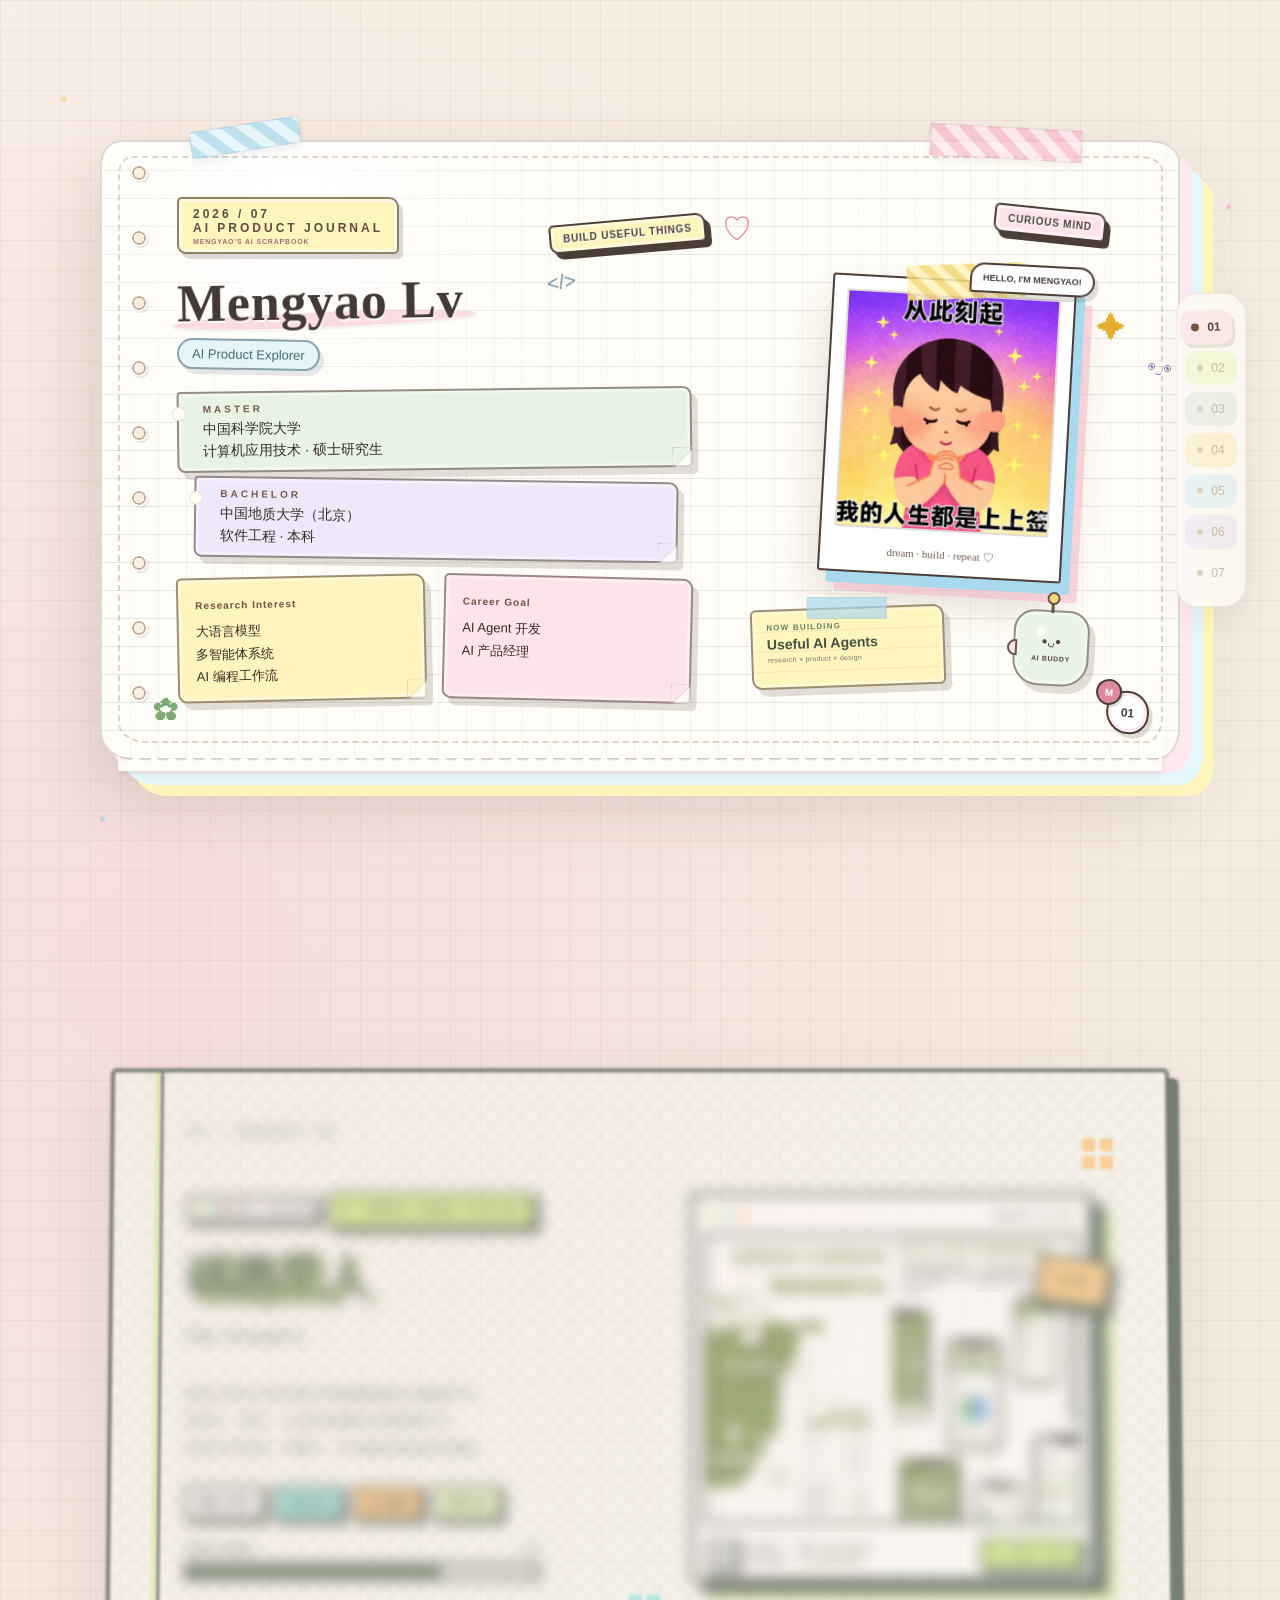
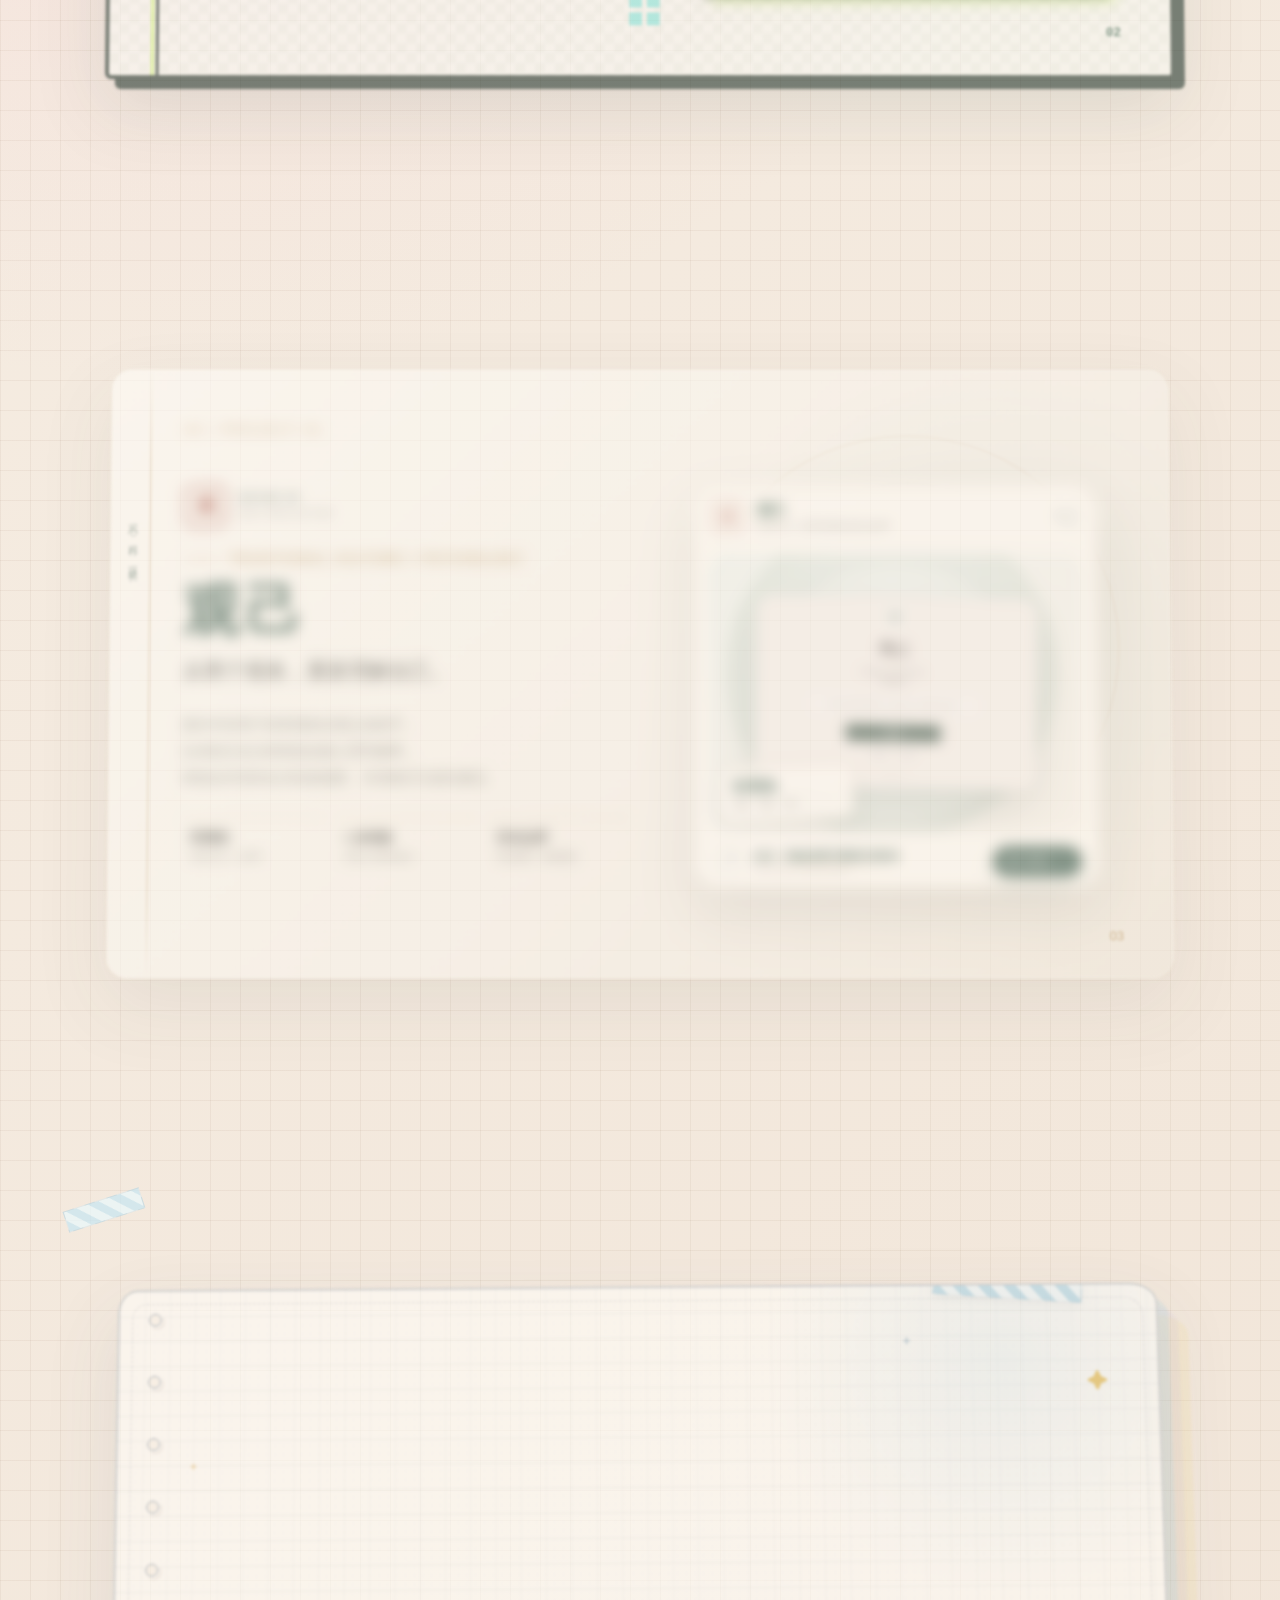
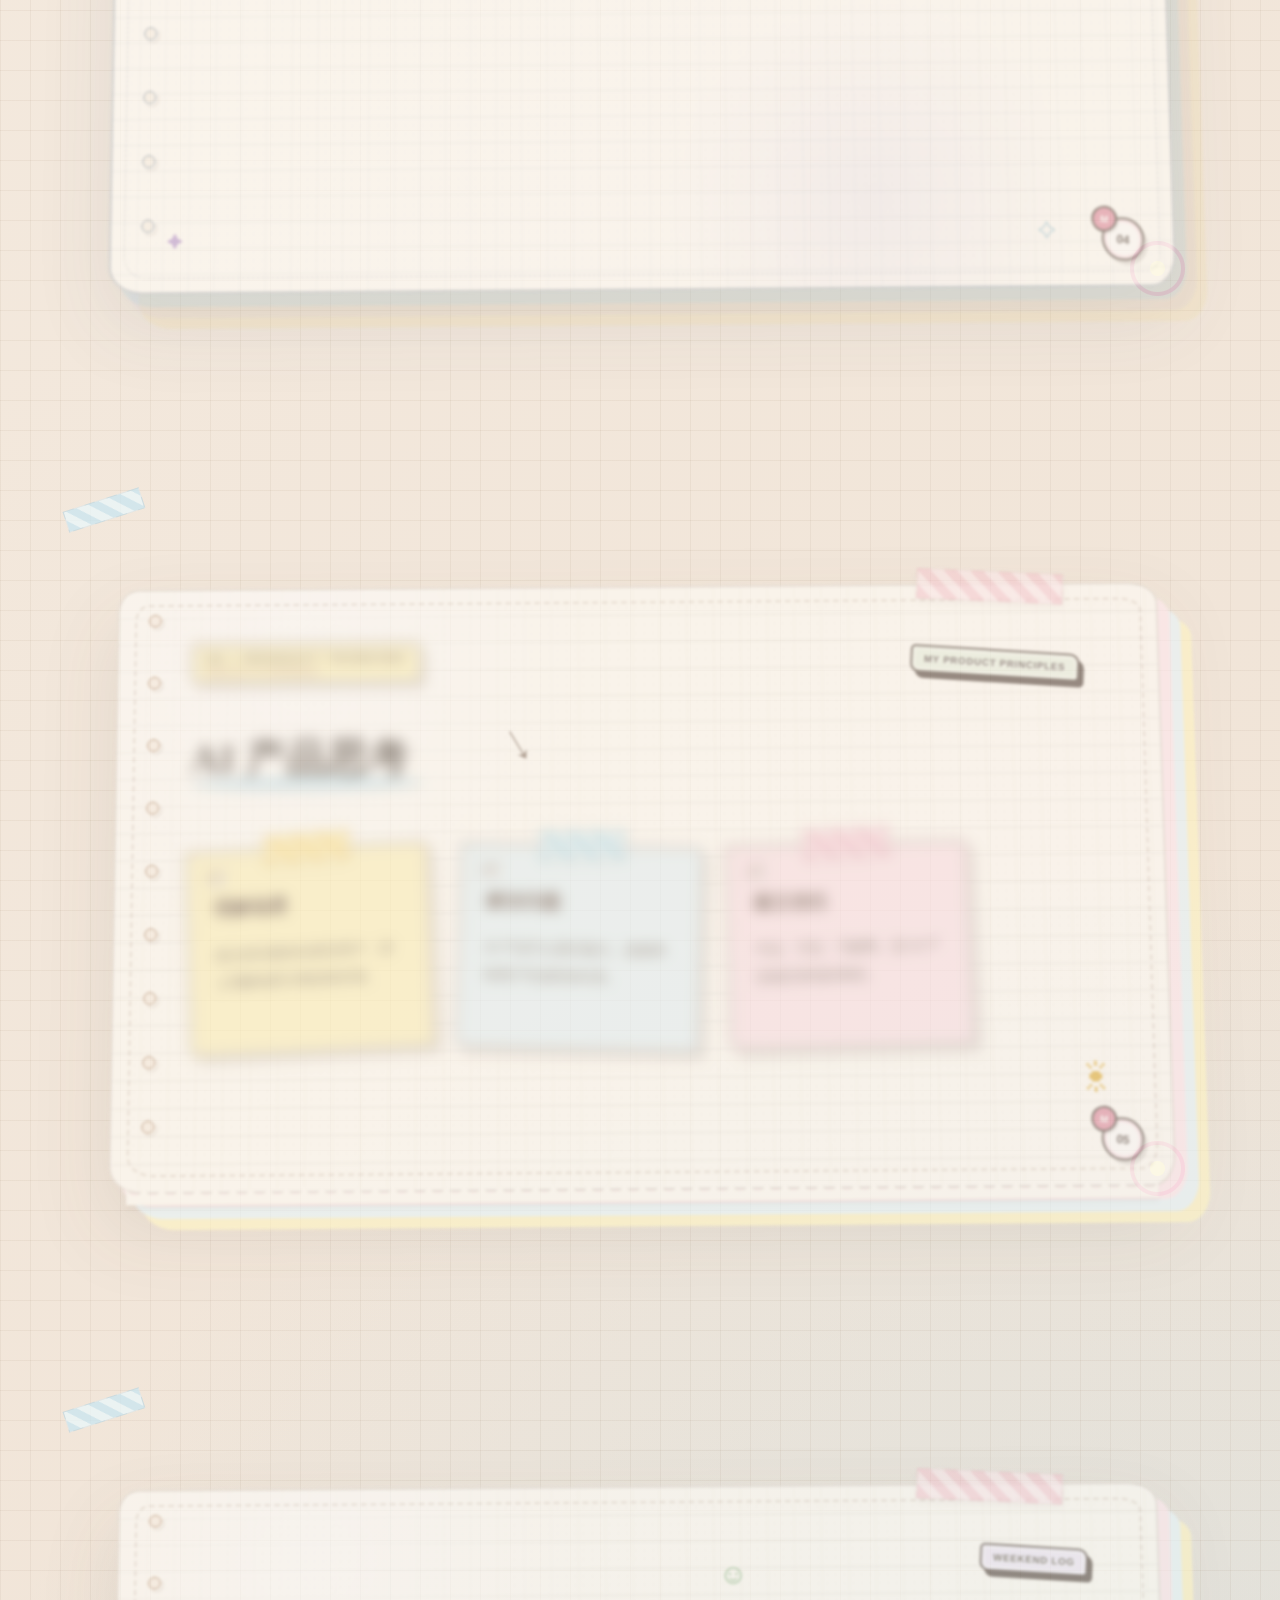
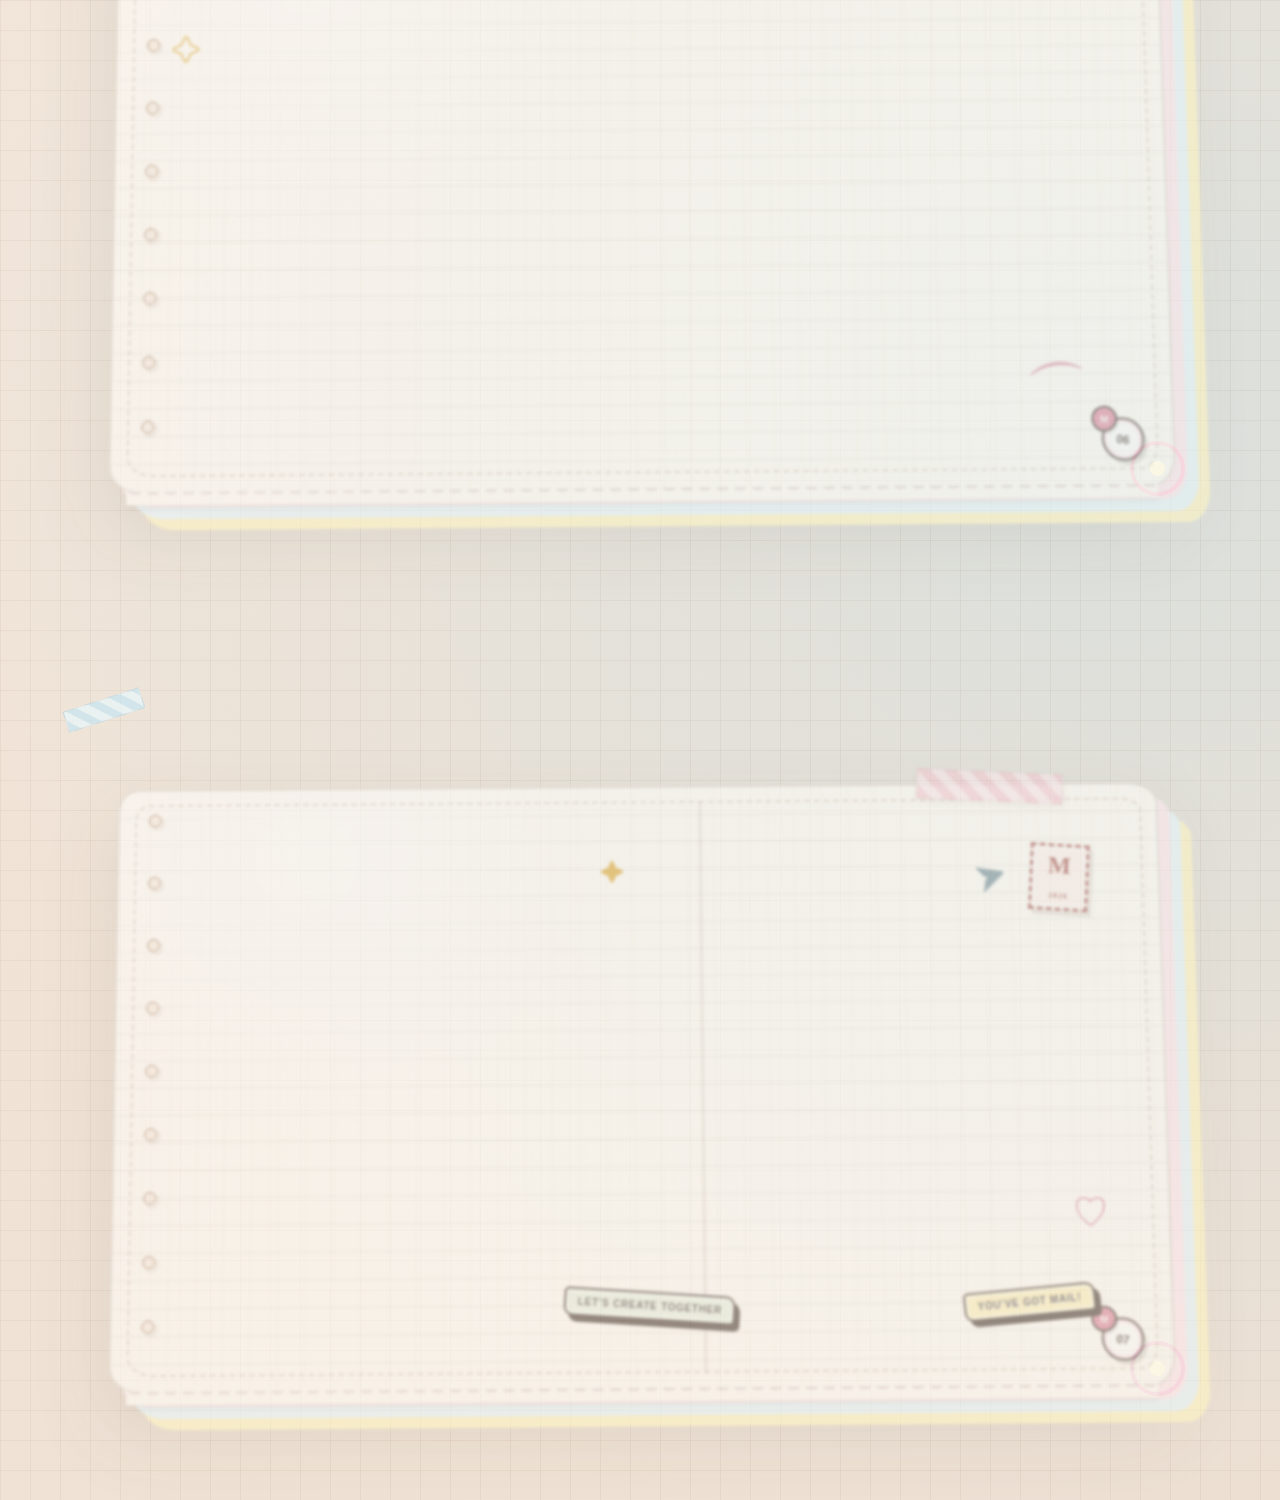
==== commit a95149a4: "Add files via upload" ====
--- a/index.html
+++ b/index.html
@@ -4,7 +4,7 @@
     <meta charset="UTF-8">
     <meta name="viewport" content="width=device-width, initial-scale=1.0, viewport-fit=cover">
     <title>Mengyao AI Journal</title>
-    <link rel="stylesheet" href="style.css?v=20261010-space4">
+    <link rel="stylesheet" href="style.css?v=20261010-space4-text2">
 </head>
 <body>
     <nav class="navigation" aria-label="页面导航">
@@ -282,9 +282,8 @@
                     <h2>航天背景下的 AI 软件工程</h2>
 
                     <p class="space-lead">
-                        将大语言模型与多智能体引入航天软件生命周期，
-                        从任务书与工程资料出发，贯通
-                        <b>需求分析 → 软件设计 → 代码生成</b>。
+                        面向航天软件生命周期开展大模型与多智能体研究，
+                        形成 <b>需求分析 → 软件设计 → 代码生成</b> 的连续研究链路。
                     </p>
 
                     <div class="space-tags">
@@ -336,23 +335,26 @@
 
                     <h3>需求分析</h3>
 
-                    <div class="space-route">
-                        任务书 / 工程资料 <i>→</i> SRS
-                    </div>
-
-                    <p>
-                        分层知识约束 + 多智能体协同，
-                        识别软件职责、推导需求并完成规范审查。
-                    </p>
-
-                    <div class="space-achievement paper-achievement">
-                        <span>PAPER · 在投</span>
-                        <b>航天软件需求分析的大模型分层知识约束方法</b>
-                    </div>
-
-                    <div class="space-achievement patent-achievement">
-                        <span>PATENT</span>
-                        <b>大模型辅助的星载有效载荷数据管理软件需求分析方法及系统</b>
+                    <div class="space-card-section space-tech">
+                        <span class="space-section-label">TECH / 技术</span>
+                        <p>
+                            多智能体协同 · RAG 混合检索 · 分层知识约束 ·
+                            Neo4j 规范图谱 · 审查闭环
+                        </p>
+                    </div>
+
+                    <div class="space-card-section space-results">
+                        <span class="space-section-label">OUTPUT / 成果</span>
+
+                        <div class="space-achievement paper-achievement">
+                            <span>PAPER · 在投</span>
+                            <b>航天软件需求分析的大模型分层知识约束方法</b>
+                        </div>
+
+                        <div class="space-achievement patent-achievement">
+                            <span>PATENT</span>
+                            <b>大模型辅助的星载有效载荷数据管理软件需求分析方法及系统</b>
+                        </div>
                     </div>
 
                 </article>
@@ -372,24 +374,28 @@
 
                     <h3>软件设计</h3>
 
-                    <div class="space-route">
-                        SRS <i>→</i> SDD
-                    </div>
-
-                    <p>
-                        将需求传递到模块、接口、数据处理流程、
-                        工作模式与异常处置，形成需求—设计追踪链。
-                    </p>
-
-                    <div class="space-achievement project-achievement">
-                        <span>RESEARCH PROJECT</span>
-                        <b>需求到设计的多智能体分析与生成</b>
+                    <div class="space-card-section space-tech">
+                        <span class="space-section-label">TECH / 技术</span>
+                        <p>
+                            SRS→SDD 需求追踪 · 多智能体协同 ·
+                            需求登记表 · 覆盖清单 · 模块/接口/流程映射
+                        </p>
+                    </div>
+
+                    <div class="space-card-section space-results">
+                        <span class="space-section-label">OUTPUT / 成果</span>
+
+                        <div class="space-achievement project-achievement">
+                            <span>RESEARCH PROJECT</span>
+                            <b>需求到设计的多智能体分析与生成</b>
+                        </div>
                     </div>
 
                     <div class="space-design-map" aria-hidden="true">
-                        <span>REQ</span><i>→</i>
+                        <span>SRS</span><i>→</i>
                         <span>MODULE</span><i>→</i>
-                        <span>INTERFACE</span>
+                        <span>INTERFACE</span><i>→</i>
+                        <span>SDD</span>
                     </div>
 
                 </article>
@@ -409,18 +415,21 @@
 
                     <h3>代码生成</h3>
 
-                    <div class="space-route">
-                        Requirements / Design <i>→</i> Code
-                    </div>
-
-                    <p>
-                        探索大模型在航天软件代码生成中的方法、
-                        基准评测与潜在工程价值。
-                    </p>
-
-                    <div class="space-achievement code-achievement">
-                        <span>PAPER</span>
-                        <b>Using Large Language Models for Aerospace Code Generation</b>
+                    <div class="space-card-section space-tech">
+                        <span class="space-section-label">TECH / 技术</span>
+                        <p>
+                            大模型代码生成 · 航天代码基准 ·
+                            方法对比 · 自动评测 · 工程价值分析
+                        </p>
+                    </div>
+
+                    <div class="space-card-section space-results">
+                        <span class="space-section-label">OUTPUT / 成果</span>
+
+                        <div class="space-achievement code-achievement">
+                            <span>PAPER</span>
+                            <b>Using Large Language Models for Aerospace Code Generation</b>
+                        </div>
                     </div>
 
                     <div class="space-code-lines" aria-hidden="true">
@@ -556,6 +565,6 @@
         </div>
     </section>
 
-    <script src="script.js?v=20261010-space4"></script>
+    <script src="script.js?v=20261010-space4-text2"></script>
 </body>
 </html>
--- a/style.css
+++ b/style.css
@@ -5475,3 +5475,156 @@
         transform:none !important;
     }
 }
+
+/* ==================================================
+   PAGE 04 · TEXT HIERARCHY FIX
+   每张卡片：标题 → 技术 → 成果
+================================================== */
+
+.space-module{
+    padding-top:13px;
+}
+
+.space-module h3{
+    margin:9px 0 10px;
+}
+
+.space-card-section{
+    position:relative;
+    margin-top:8px;
+}
+
+.space-section-label{
+    display:inline-flex;
+    align-items:center;
+    gap:5px;
+    margin-bottom:5px;
+    color:#516983;
+    font-family:"Courier New","Microsoft YaHei",monospace;
+    font-size:6px;
+    font-weight:900;
+    letter-spacing:.10em;
+}
+
+.space-section-label::before{
+    content:"";
+    width:12px;
+    height:3px;
+    border-radius:999px;
+    background:#8cc5df;
+}
+
+.module-req .space-section-label::before{
+    background:#e8a4b7;
+}
+
+.module-design .space-section-label::before{
+    background:#a99bd1;
+}
+
+.module-code .space-section-label::before{
+    background:#7daf78;
+}
+
+.space-tech{
+    padding:8px 9px;
+    border:1px dashed rgba(55,80,106,.22);
+    border-radius:6px;
+    background:rgba(255,255,255,.43);
+}
+
+.space-tech p{
+    margin:0;
+    color:#56606d;
+    font-size:8px;
+    line-height:1.48;
+    font-weight:600;
+}
+
+.space-results{
+    margin-top:9px;
+}
+
+.space-results .space-section-label{
+    margin-bottom:3px;
+}
+
+.space-results .space-achievement{
+    margin-top:5px;
+}
+
+/* 成果区稍微紧凑，保证信息不拥挤 */
+.space-achievement{
+    padding:5px 7px;
+}
+
+.space-achievement span{
+    font-size:5.5px;
+}
+
+.space-achievement b{
+    font-size:6.7px;
+    line-height:1.28;
+}
+
+/* 软件设计底部追踪链下移 */
+.space-design-map{
+    bottom:10px;
+}
+
+/* 代码生成的装饰线下移 */
+.space-code-lines{
+    bottom:10px;
+}
+
+/* 页面进入时，技术块和成果块也分层进入 */
+.journal-research .space-tech,
+.journal-research .space-results{
+    opacity:0;
+    transform:translateY(7px);
+}
+
+.journal-research.active .module-req .space-tech{
+    animation:spaceTextLayerIn .35s .50s ease-out forwards;
+}
+.journal-research.active .module-req .space-results{
+    animation:spaceTextLayerIn .35s .66s ease-out forwards;
+}
+
+.journal-research.active .module-design .space-tech{
+    animation:spaceTextLayerIn .35s .94s ease-out forwards;
+}
+.journal-research.active .module-design .space-results{
+    animation:spaceTextLayerIn .35s 1.10s ease-out forwards;
+}
+
+.journal-research.active .module-code .space-tech{
+    animation:spaceTextLayerIn .35s 1.38s ease-out forwards;
+}
+.journal-research.active .module-code .space-results{
+    animation:spaceTextLayerIn .35s 1.54s ease-out forwards;
+}
+
+@keyframes spaceTextLayerIn{
+    to{
+        opacity:1;
+        transform:none;
+    }
+}
+
+@media(max-width:900px){
+    .space-tech,
+    .space-results{
+        opacity:1 !important;
+        transform:none !important;
+        animation:none !important;
+    }
+
+    .space-tech p{
+        font-size:9px;
+    }
+
+    .space-achievement b{
+        font-size:8px;
+    }
+}
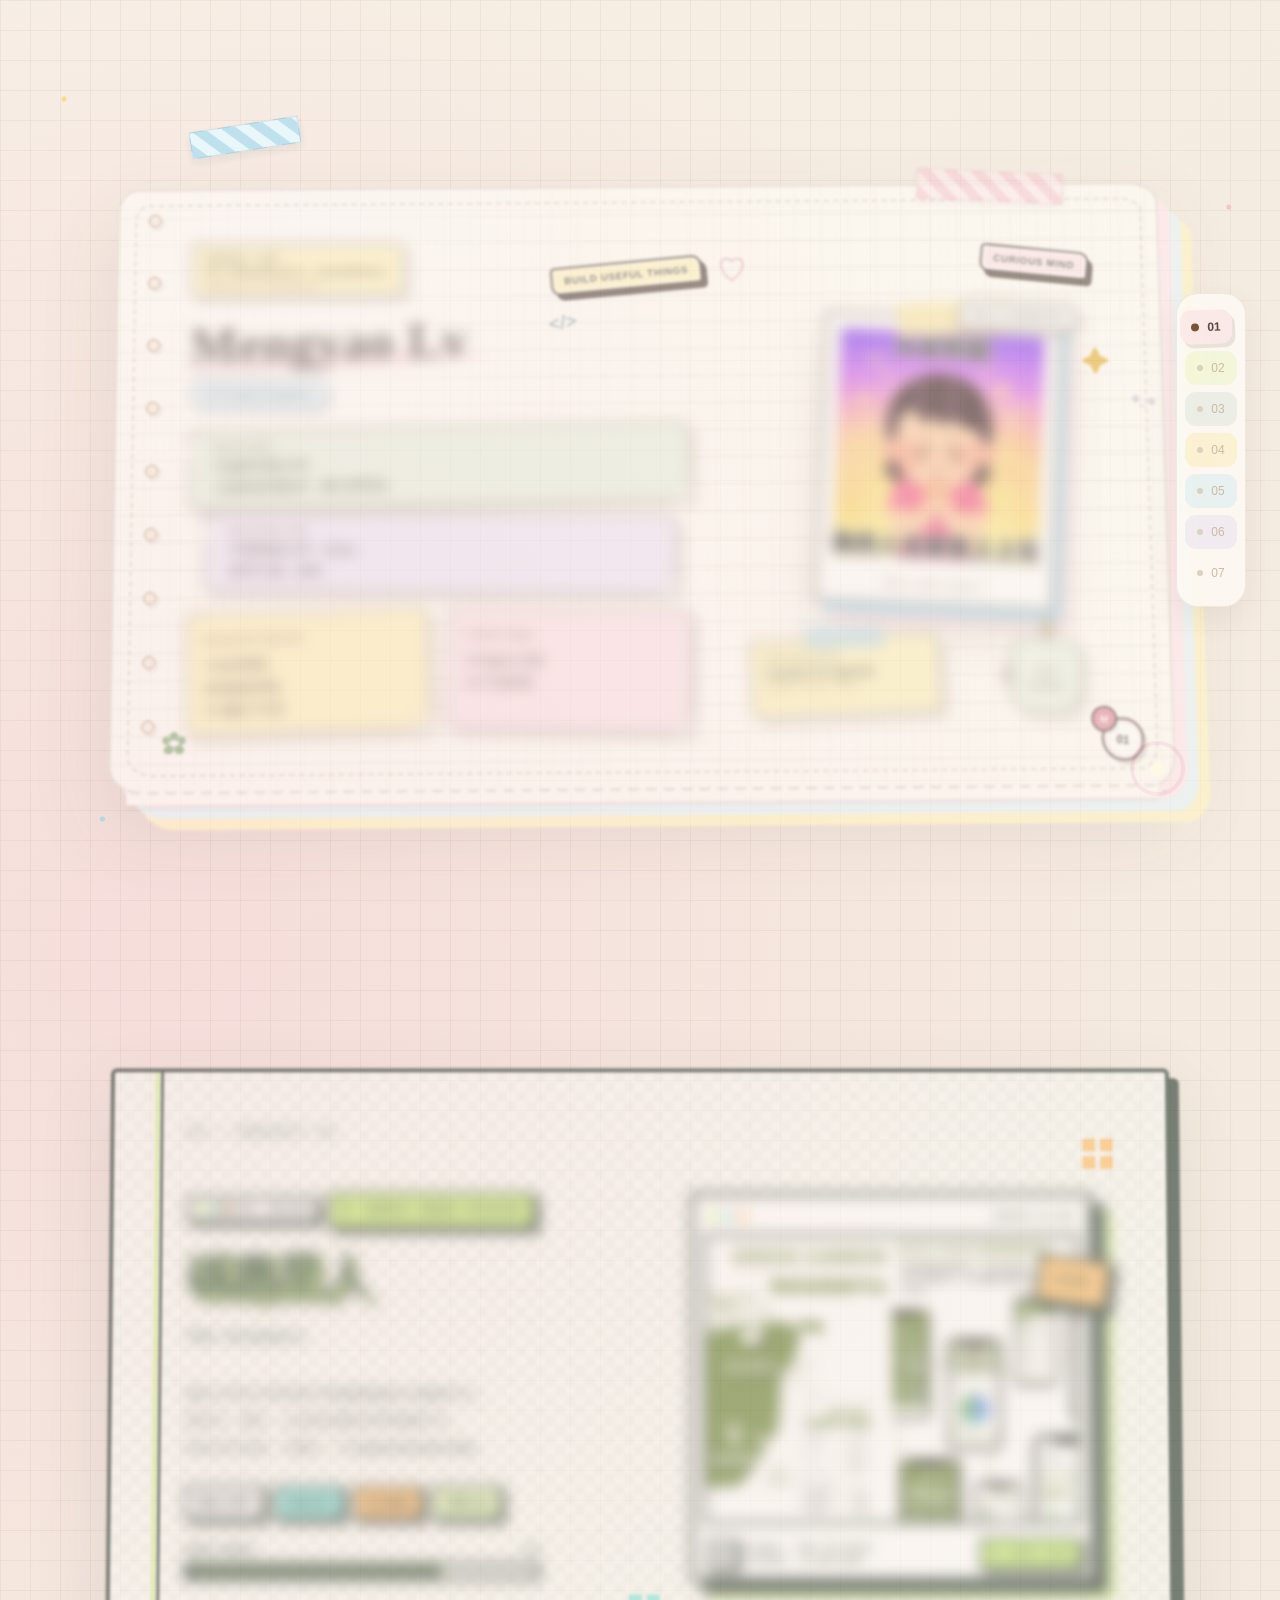
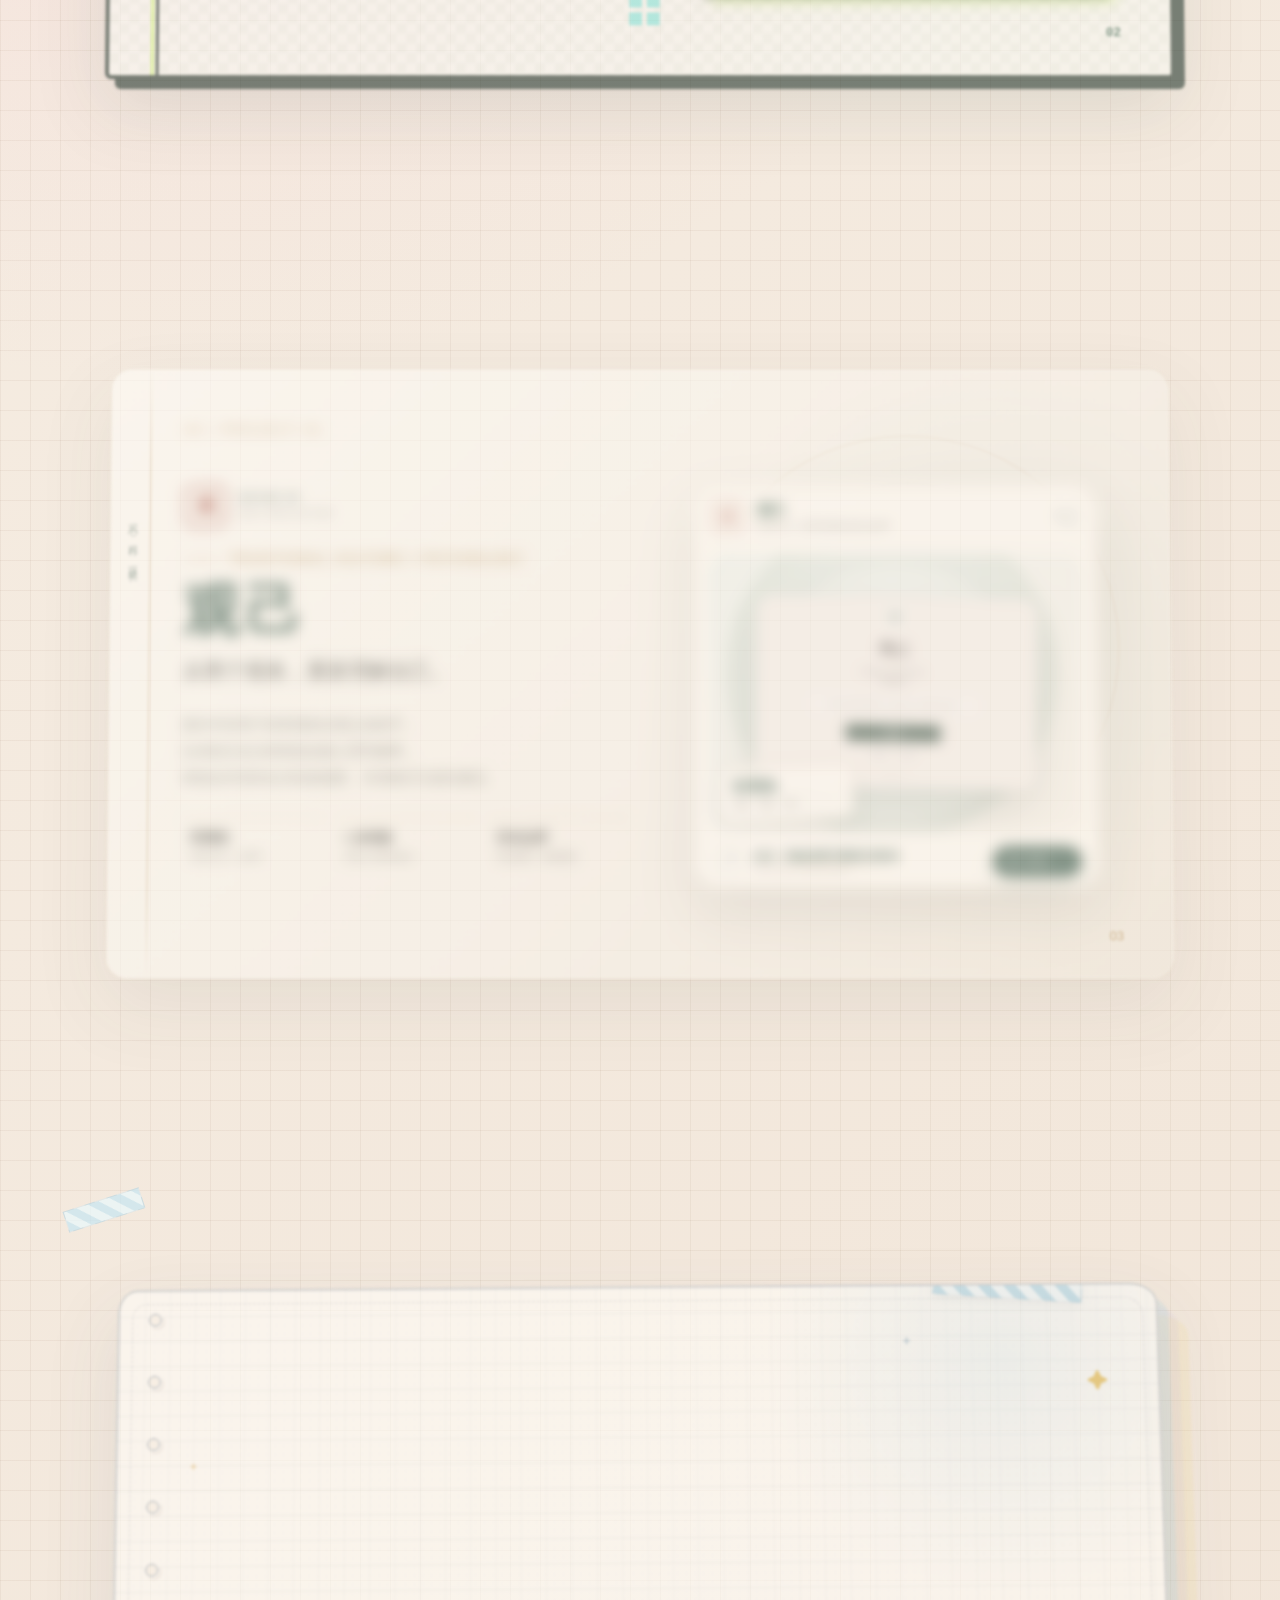
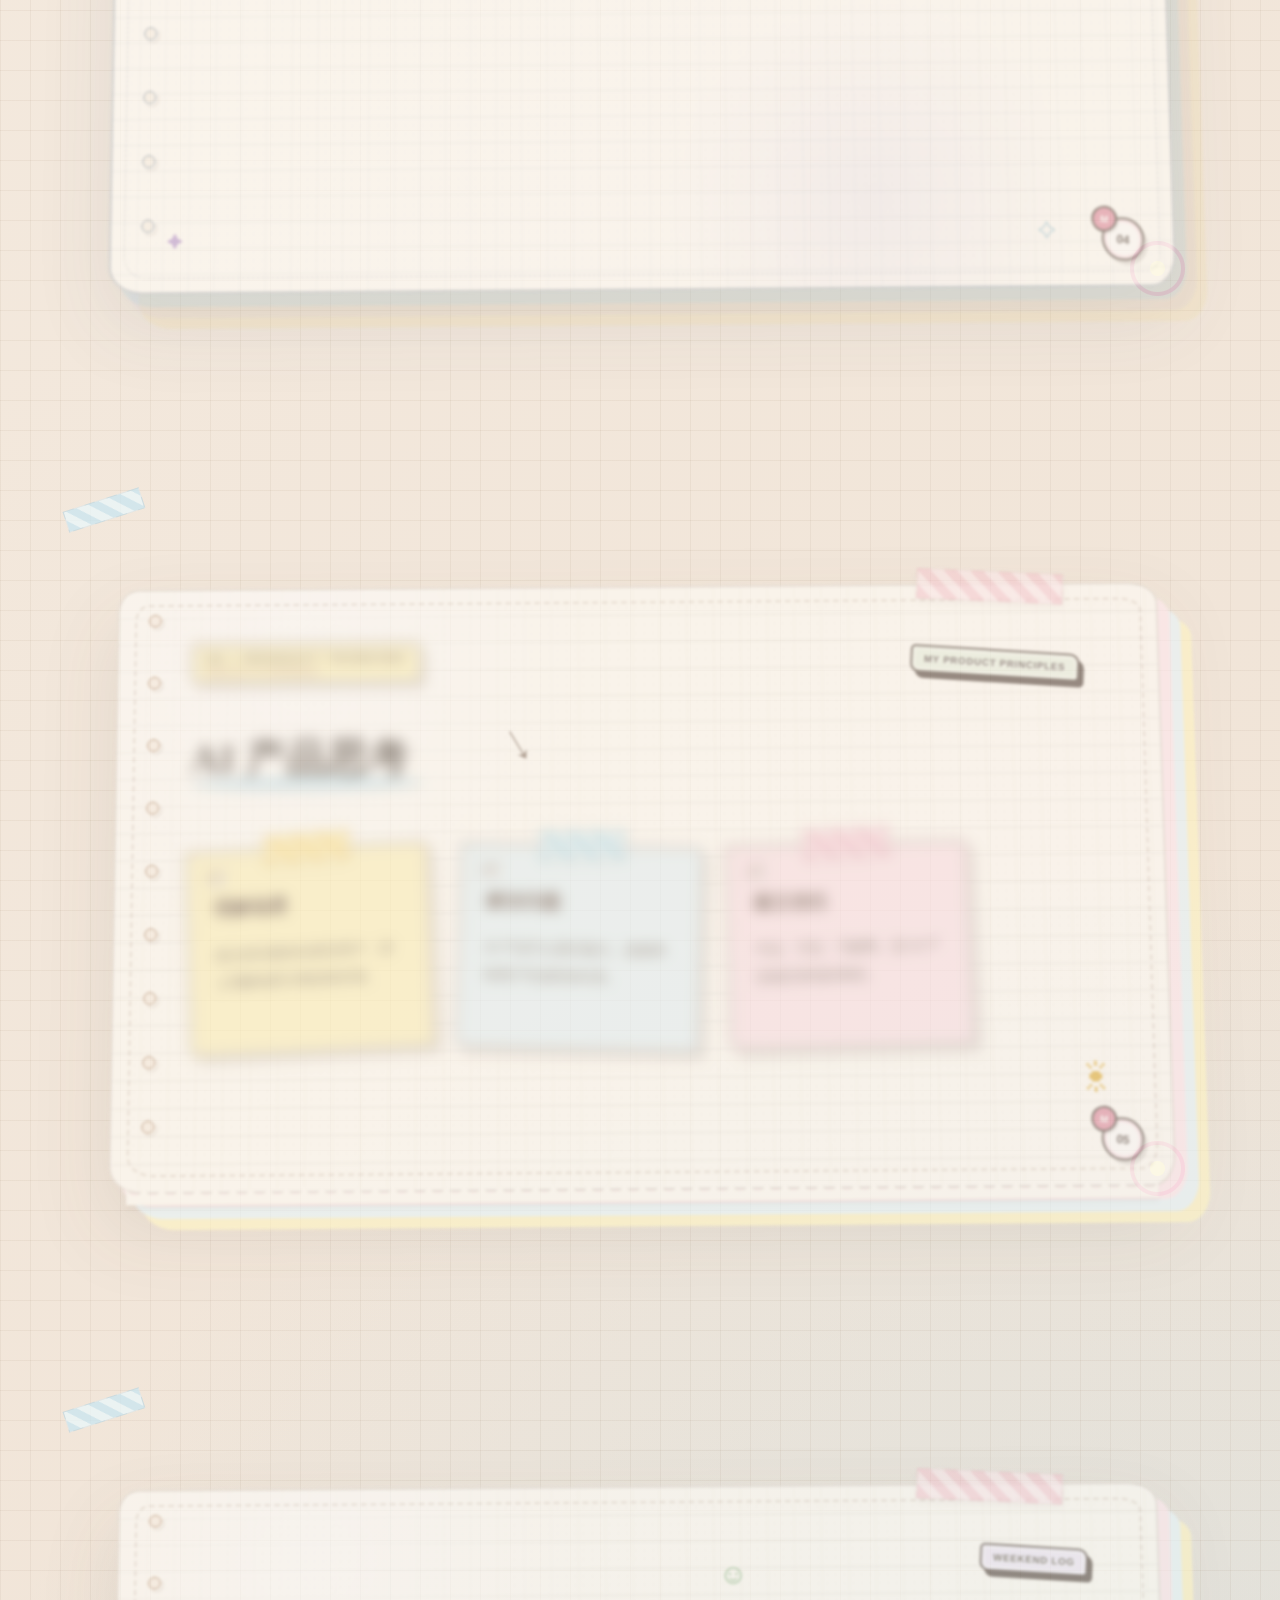
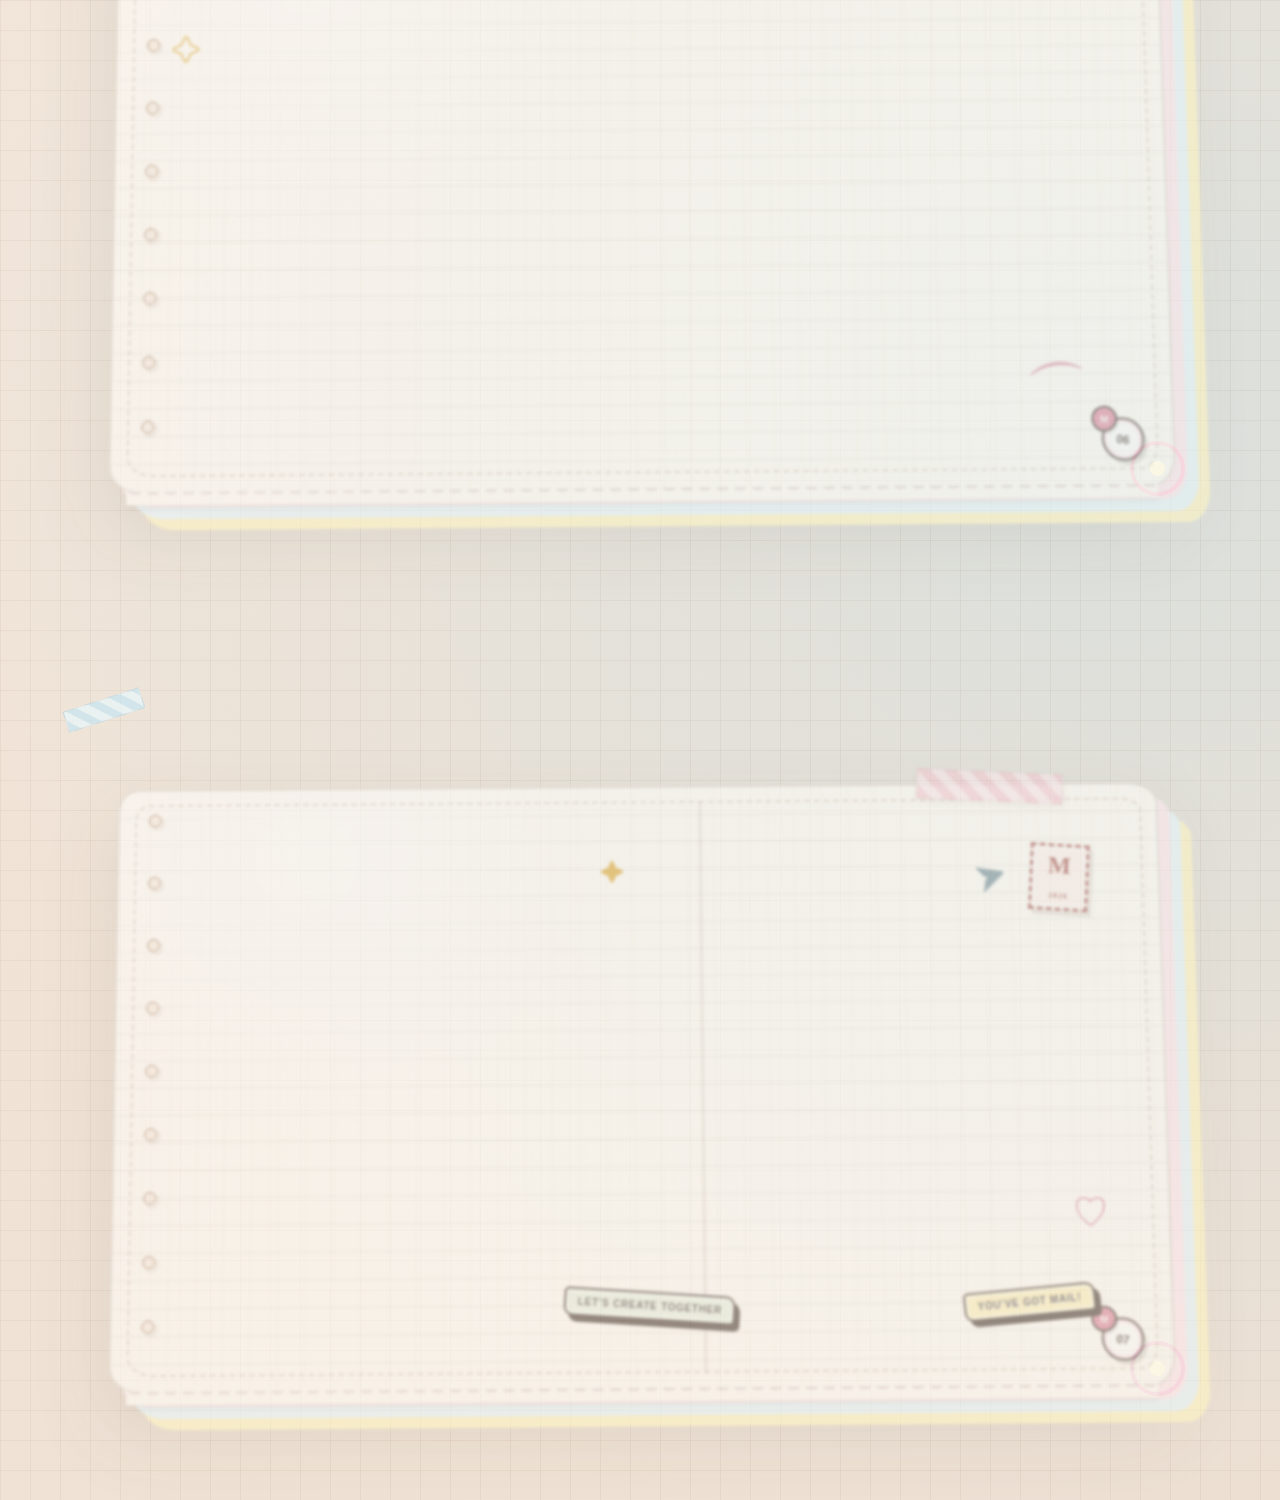
==== commit fca4e740: "Add files via upload" ====
--- a/index.html
+++ b/index.html
@@ -4,7 +4,7 @@
     <meta charset="UTF-8">
     <meta name="viewport" content="width=device-width, initial-scale=1.0, viewport-fit=cover">
     <title>Mengyao AI Journal</title>
-    <link rel="stylesheet" href="style.css?v=20261010-space4-text2">
+    <link rel="stylesheet" href="style.css?v=20261010-space4-finaltext">
 </head>
 <body>
     <nav class="navigation" aria-label="页面导航">
@@ -338,8 +338,7 @@
                     <div class="space-card-section space-tech">
                         <span class="space-section-label">TECH / 技术</span>
                         <p>
-                            多智能体协同 · RAG 混合检索 · 分层知识约束 ·
-                            Neo4j 规范图谱 · 审查闭环
+                            大模型多智能体 · RAG · 知识增强 · 知识图谱
                         </p>
                     </div>
 
@@ -347,13 +346,12 @@
                         <span class="space-section-label">OUTPUT / 成果</span>
 
                         <div class="space-achievement paper-achievement">
-                            <span>PAPER · 在投</span>
-                            <b>航天软件需求分析的大模型分层知识约束方法</b>
+                            <span>PAPER · 正在审</span>
                         </div>
 
                         <div class="space-achievement patent-achievement">
                             <span>PATENT</span>
-                            <b>大模型辅助的星载有效载荷数据管理软件需求分析方法及系统</b>
+                            <b>一种基于大模型的数据管理软件需求分析方法及系统</b>
                         </div>
                     </div>
 
@@ -377,8 +375,7 @@
                     <div class="space-card-section space-tech">
                         <span class="space-section-label">TECH / 技术</span>
                         <p>
-                            SRS→SDD 需求追踪 · 多智能体协同 ·
-                            需求登记表 · 覆盖清单 · 模块/接口/流程映射
+                            大模型多智能体 · RAG · 知识增强 · 知识图谱
                         </p>
                     </div>
 
@@ -418,8 +415,7 @@
                     <div class="space-card-section space-tech">
                         <span class="space-section-label">TECH / 技术</span>
                         <p>
-                            大模型代码生成 · 航天代码基准 ·
-                            方法对比 · 自动评测 · 工程价值分析
+                            RAG · LLM Benchmark
                         </p>
                     </div>
 
@@ -428,7 +424,10 @@
 
                         <div class="space-achievement code-achievement">
                             <span>PAPER</span>
-                            <b>Using Large Language Models for Aerospace Code Generation</b>
+                            <b>
+                                Using Large Language Models for Aerospace Code Generation:
+                                Methods, Benchmarks, and Potential Values
+                            </b>
                         </div>
                     </div>
 
@@ -444,8 +443,8 @@
 
                 <div class="space-academic-payload">
                     <span class="payload-title">ACADEMIC PAYLOAD</span>
-                    <span class="payload-chip chip-paper">PAPER · REQUIREMENTS</span>
-                    <span class="payload-chip chip-patent">PATENT · RE</span>
+                    <span class="payload-chip chip-paper">PAPER · IN REVIEW</span>
+                    <span class="payload-chip chip-patent">PATENT · REQUIREMENTS</span>
                     <span class="payload-chip chip-project">PROJECT · SRS→SDD</span>
                     <span class="payload-chip chip-code">PAPER · CODE GEN</span>
                 </div>
@@ -565,6 +564,6 @@
         </div>
     </section>
 
-    <script src="script.js?v=20261010-space4-text2"></script>
+    <script src="script.js?v=20261010-space4-finaltext"></script>
 </body>
 </html>
--- a/style.css
+++ b/style.css
@@ -5628,3 +5628,67 @@
         font-size:8px;
     }
 }
+
+/* ==================================================
+   PAGE 04 · FINAL RESEARCH COPY
+   卡片信息层级：标题 → 技术 → 成果
+================================================== */
+
+.journal-research .space-tech{
+    margin-top:12px;
+}
+
+.journal-research .space-tech p{
+    margin:0;
+    color:#4f5d6c;
+    font-size:9px;
+    line-height:1.55;
+    font-weight:700;
+}
+
+.journal-research .space-results{
+    margin-top:13px;
+}
+
+.journal-research .space-results .space-achievement{
+    margin-top:7px;
+    padding:8px 9px;
+}
+
+.journal-research .space-results .space-achievement span{
+    font-size:6px;
+    letter-spacing:.09em;
+}
+
+.journal-research .space-results .space-achievement b{
+    font-size:7.4px;
+    line-height:1.38;
+}
+
+/* 第一张卡片有两个成果，稍微压紧间距 */
+.journal-research .module-req .space-results{
+    margin-top:10px;
+}
+
+.journal-research .module-req .space-achievement{
+    margin-top:5px;
+}
+
+/* 软件设计与代码生成的成果卡适当增加纵向空间 */
+.journal-research .module-design .space-achievement,
+.journal-research .module-code .space-achievement{
+    min-height:48px;
+    display:flex;
+    flex-direction:column;
+    justify-content:center;
+}
+
+@media(max-width:900px){
+    .journal-research .space-tech p{
+        font-size:10px;
+    }
+
+    .journal-research .space-results .space-achievement b{
+        font-size:8.5px;
+    }
+}
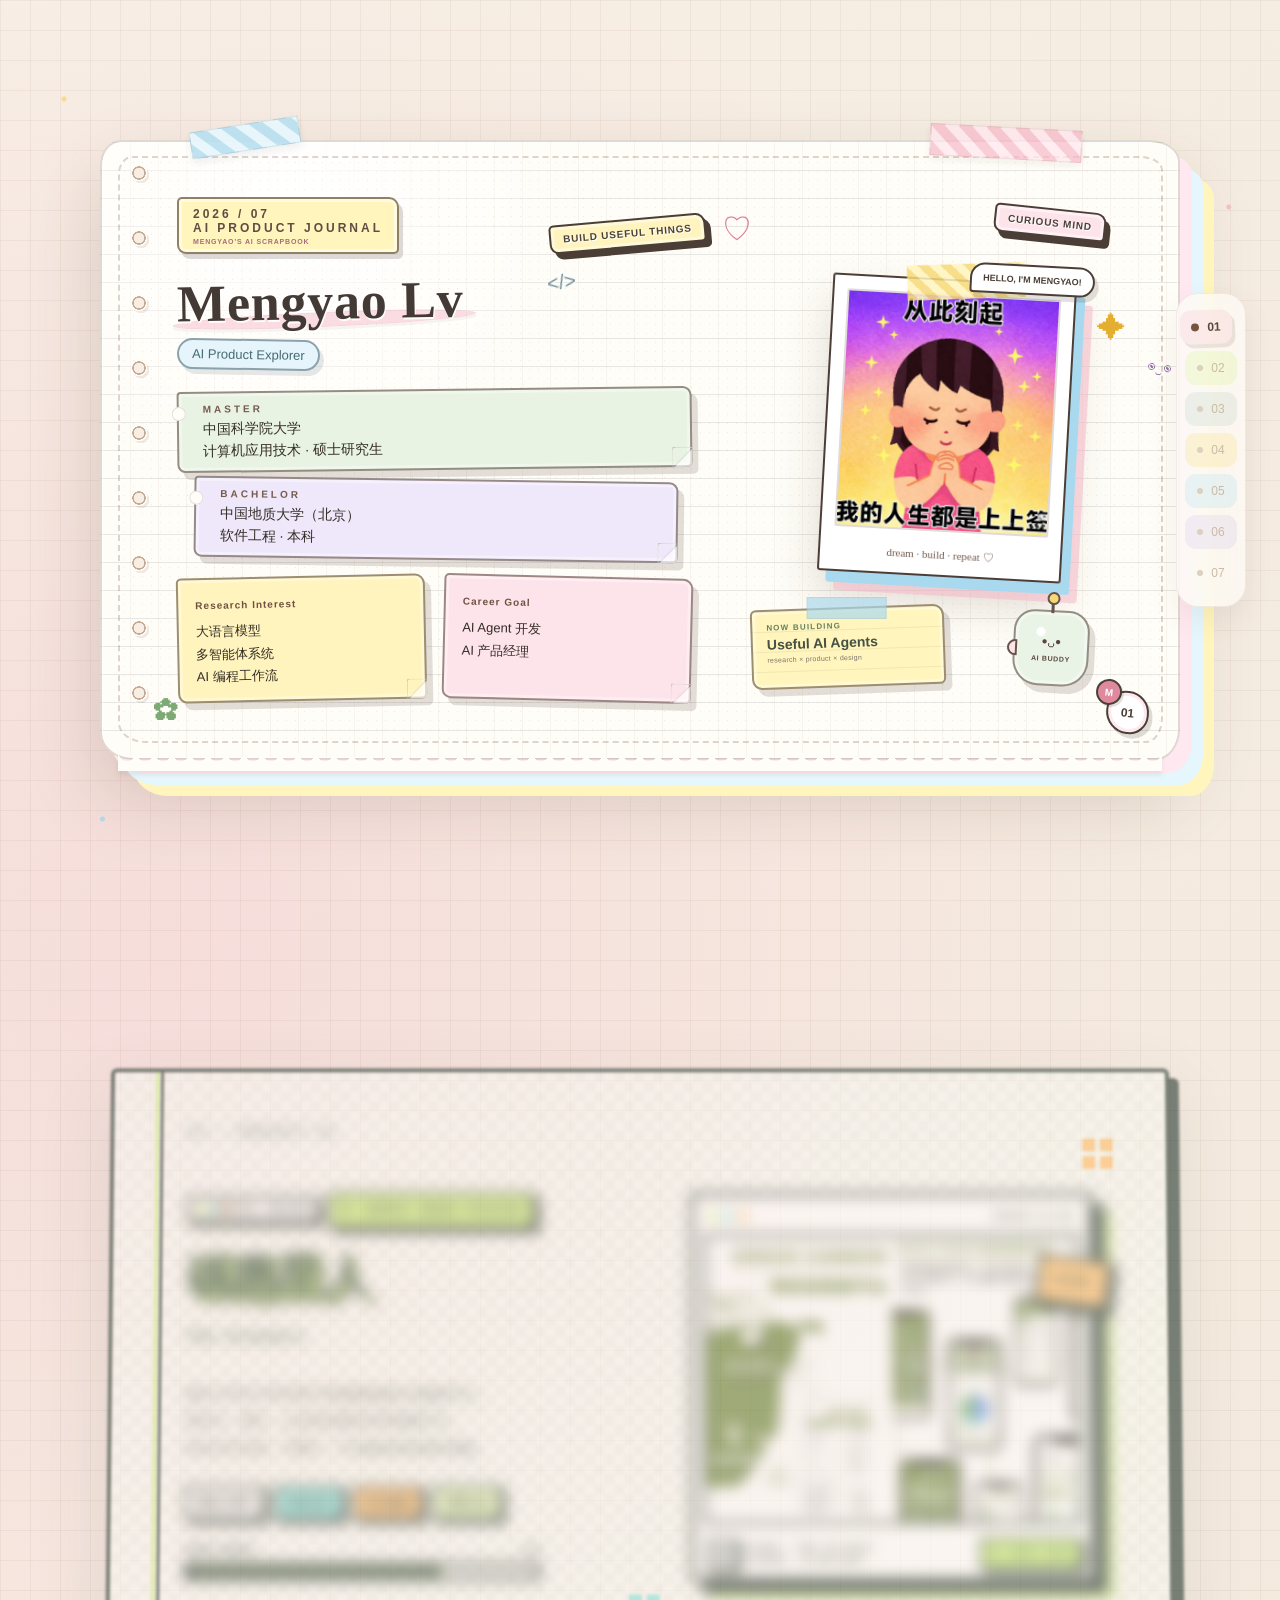
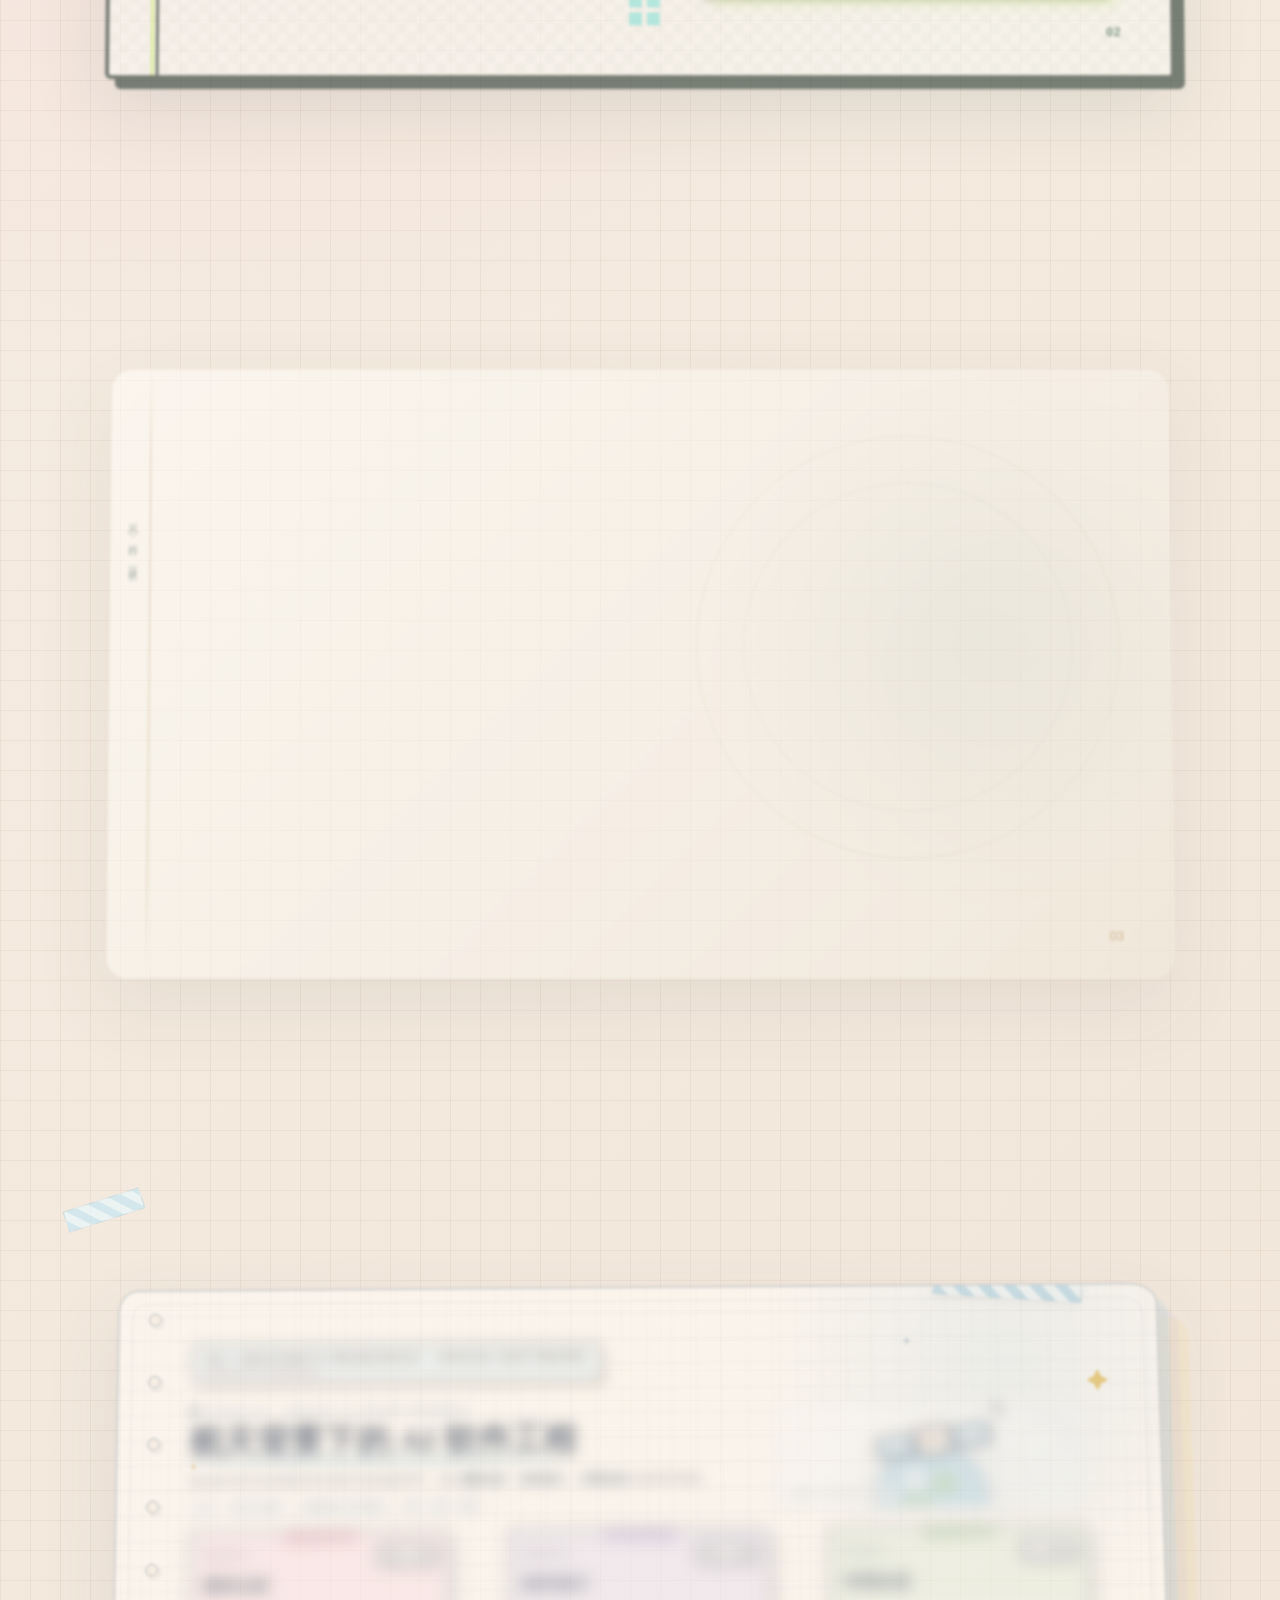
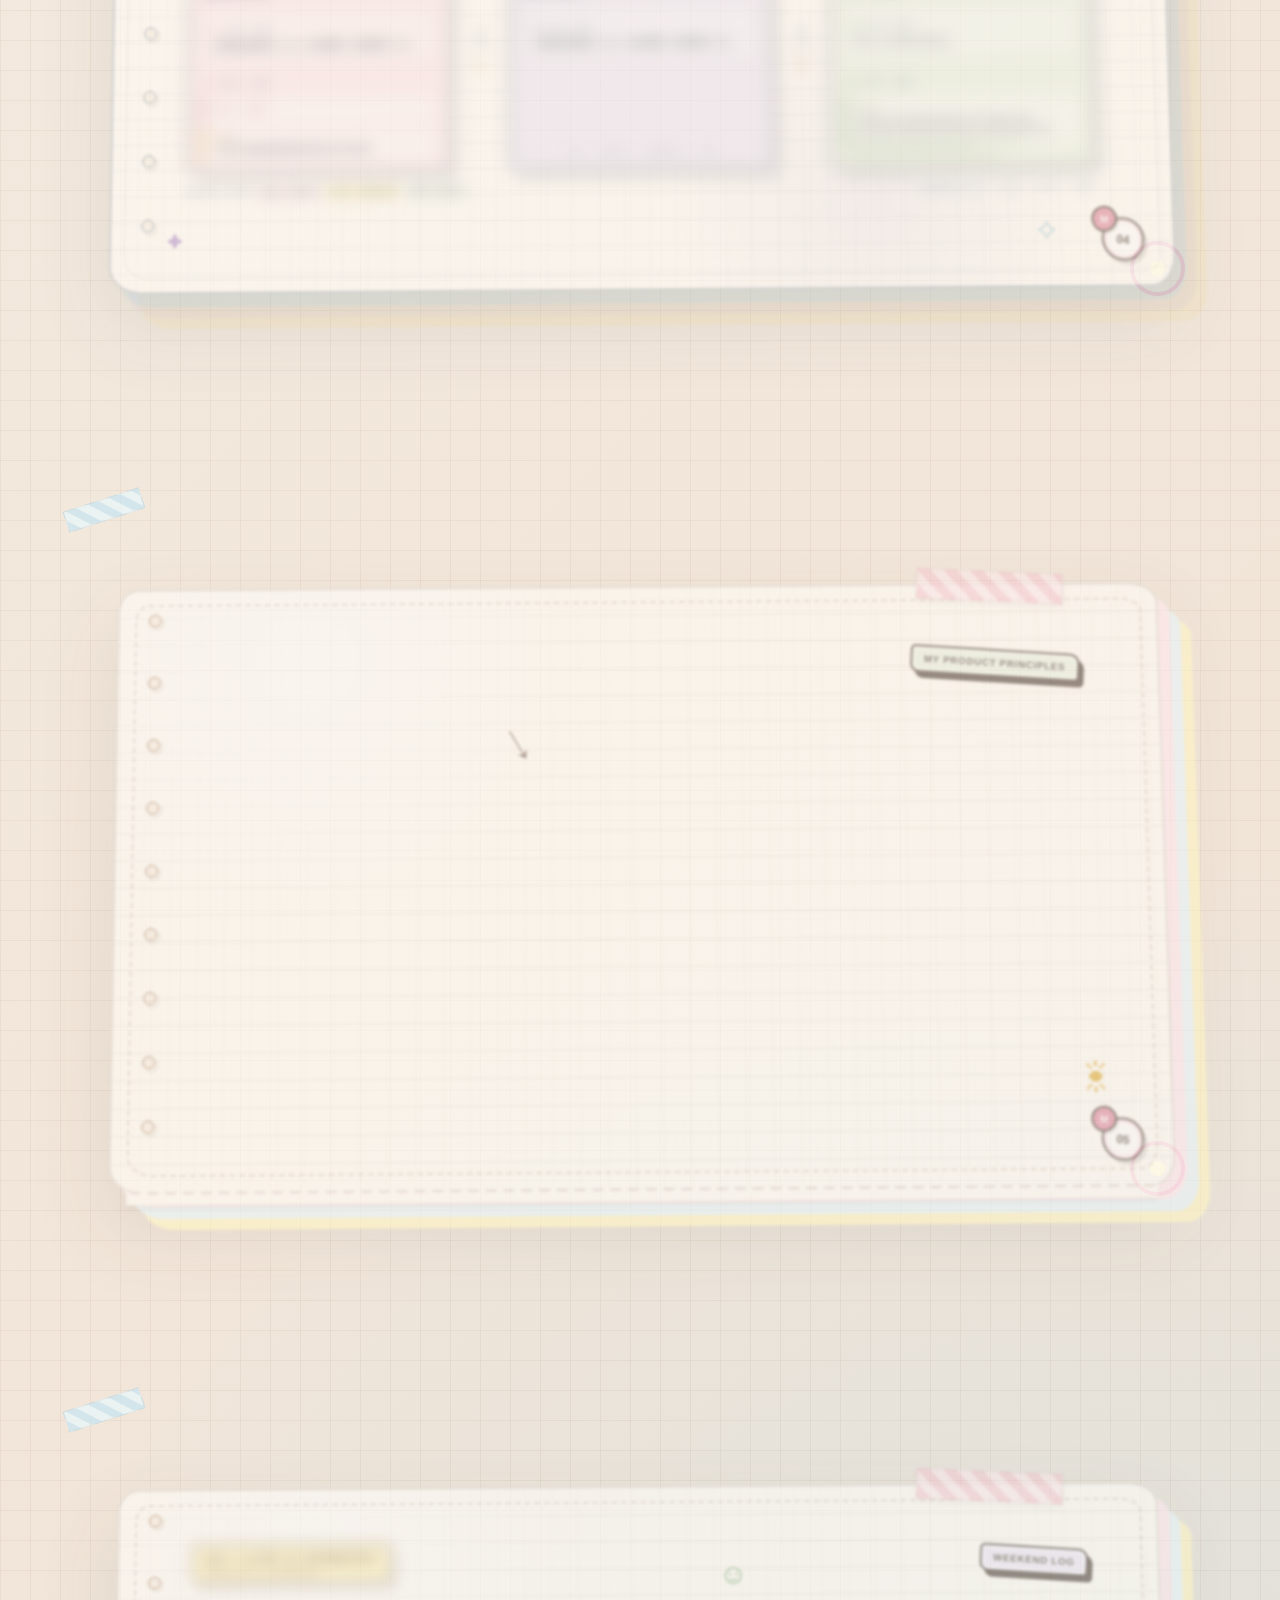
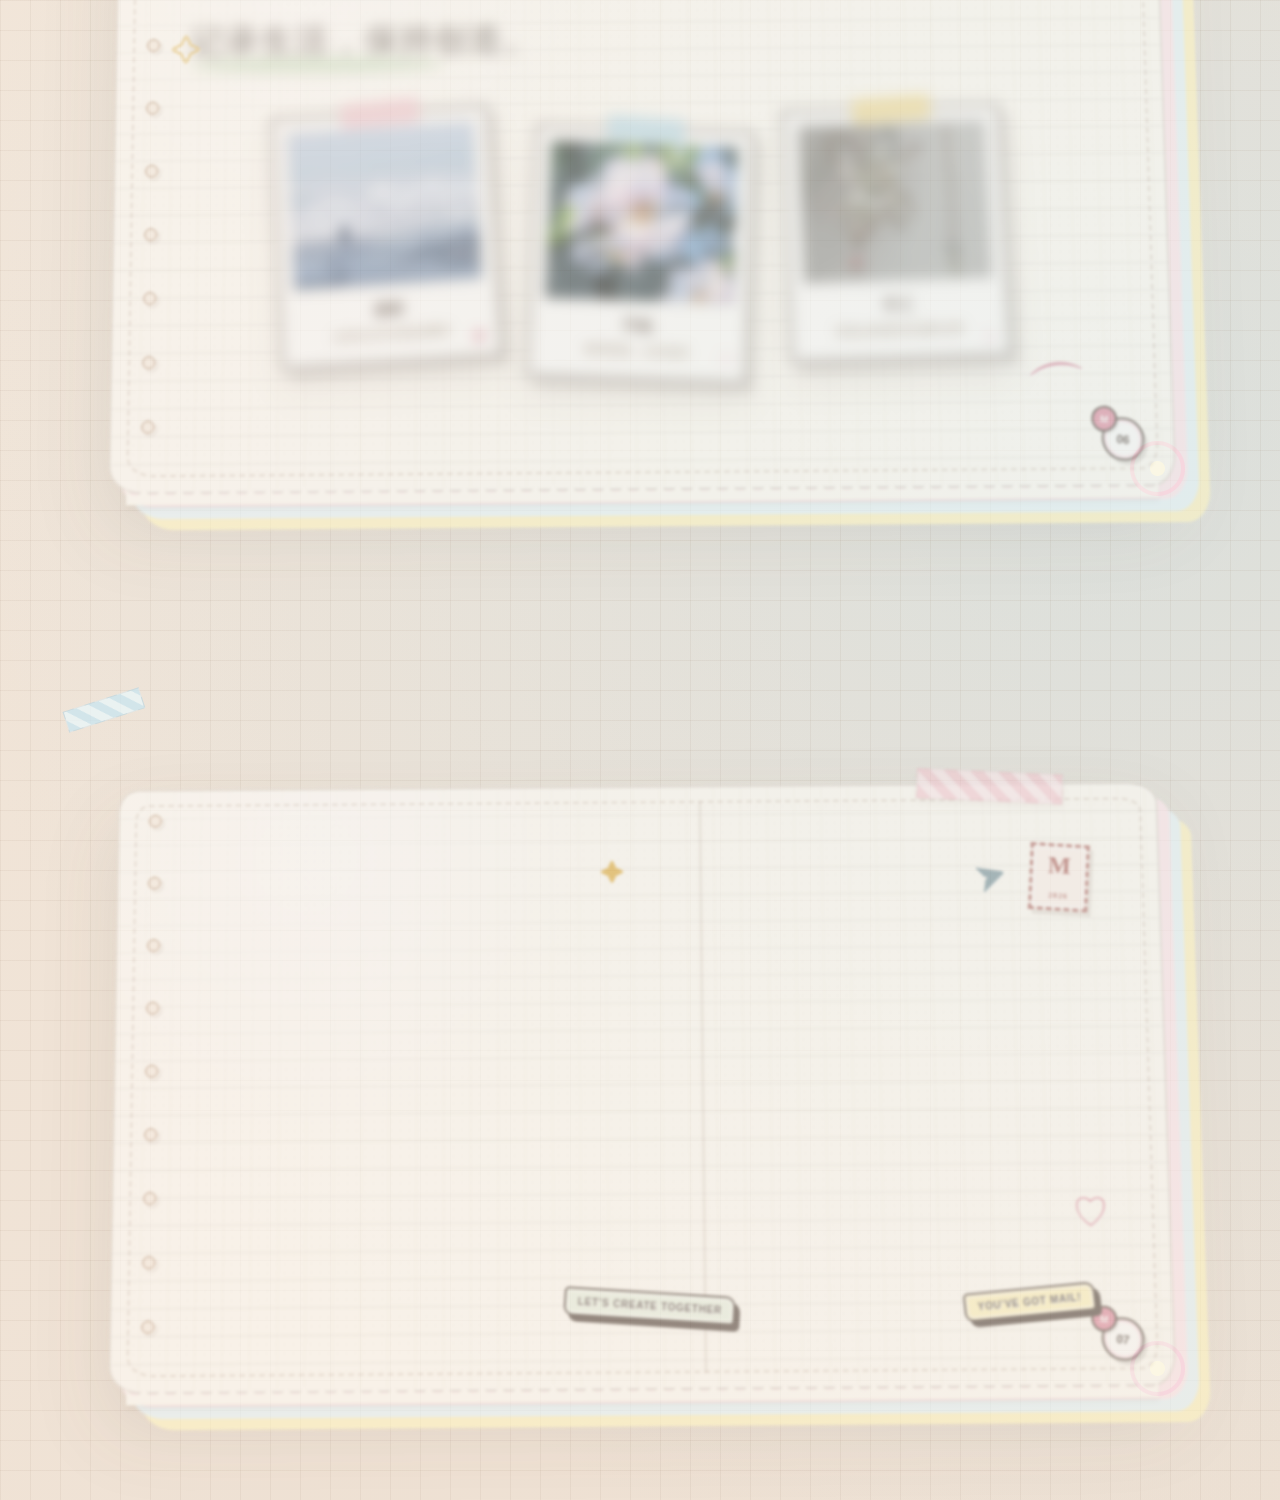
==== commit 7cb490e2: "Add files via upload" ====
--- a/index.html
+++ b/index.html
@@ -4,7 +4,7 @@
     <meta charset="UTF-8">
     <meta name="viewport" content="width=device-width, initial-scale=1.0, viewport-fit=cover">
     <title>Mengyao AI Journal</title>
-    <link rel="stylesheet" href="style.css?v=20261010-space4-finaltext">
+    <link rel="stylesheet" href="style.css?v=20261010-space4-finaltext-v2">
 </head>
 <body>
     <nav class="navigation" aria-label="页面导航">
@@ -338,7 +338,7 @@
                     <div class="space-card-section space-tech">
                         <span class="space-section-label">TECH / 技术</span>
                         <p>
-                            大模型多智能体 · RAG · 知识增强 · 知识图谱
+                            大模型多智能体 · RAG · 知识增强 · 知识图谱 · HITL
                         </p>
                     </div>
 
@@ -375,17 +375,8 @@
                     <div class="space-card-section space-tech">
                         <span class="space-section-label">TECH / 技术</span>
                         <p>
-                            大模型多智能体 · RAG · 知识增强 · 知识图谱
+                            大模型多智能体 · RAG · 知识增强 · 知识图谱 · HITL
                         </p>
-                    </div>
-
-                    <div class="space-card-section space-results">
-                        <span class="space-section-label">OUTPUT / 成果</span>
-
-                        <div class="space-achievement project-achievement">
-                            <span>RESEARCH PROJECT</span>
-                            <b>需求到设计的多智能体分析与生成</b>
-                        </div>
                     </div>
 
                     <div class="space-design-map" aria-hidden="true">
@@ -445,7 +436,7 @@
                     <span class="payload-title">ACADEMIC PAYLOAD</span>
                     <span class="payload-chip chip-paper">PAPER · IN REVIEW</span>
                     <span class="payload-chip chip-patent">PATENT · REQUIREMENTS</span>
-                    <span class="payload-chip chip-project">PROJECT · SRS→SDD</span>
+                    
                     <span class="payload-chip chip-code">PAPER · CODE GEN</span>
                 </div>
 
@@ -564,6 +555,6 @@
         </div>
     </section>
 
-    <script src="script.js?v=20261010-space4-finaltext"></script>
+    <script src="script.js?v=20261010-space4-finaltext-v2"></script>
 </body>
 </html>
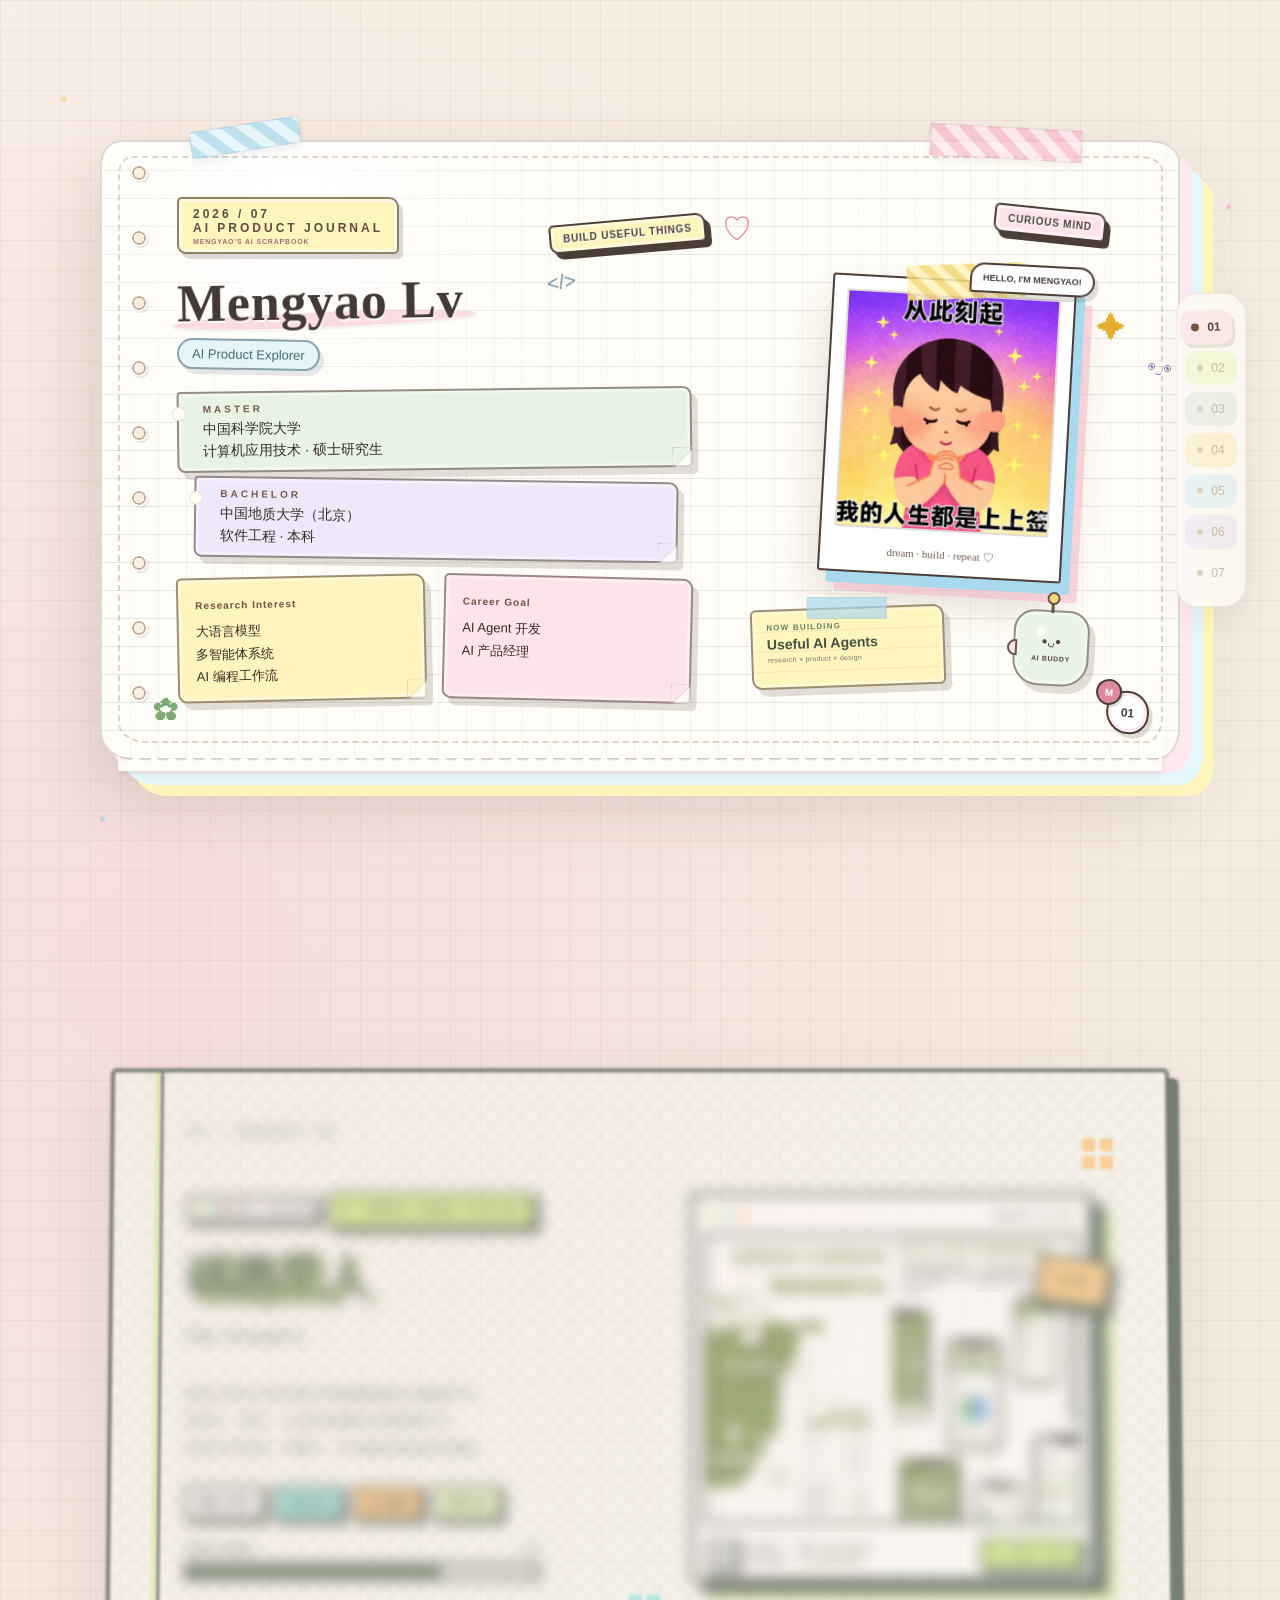
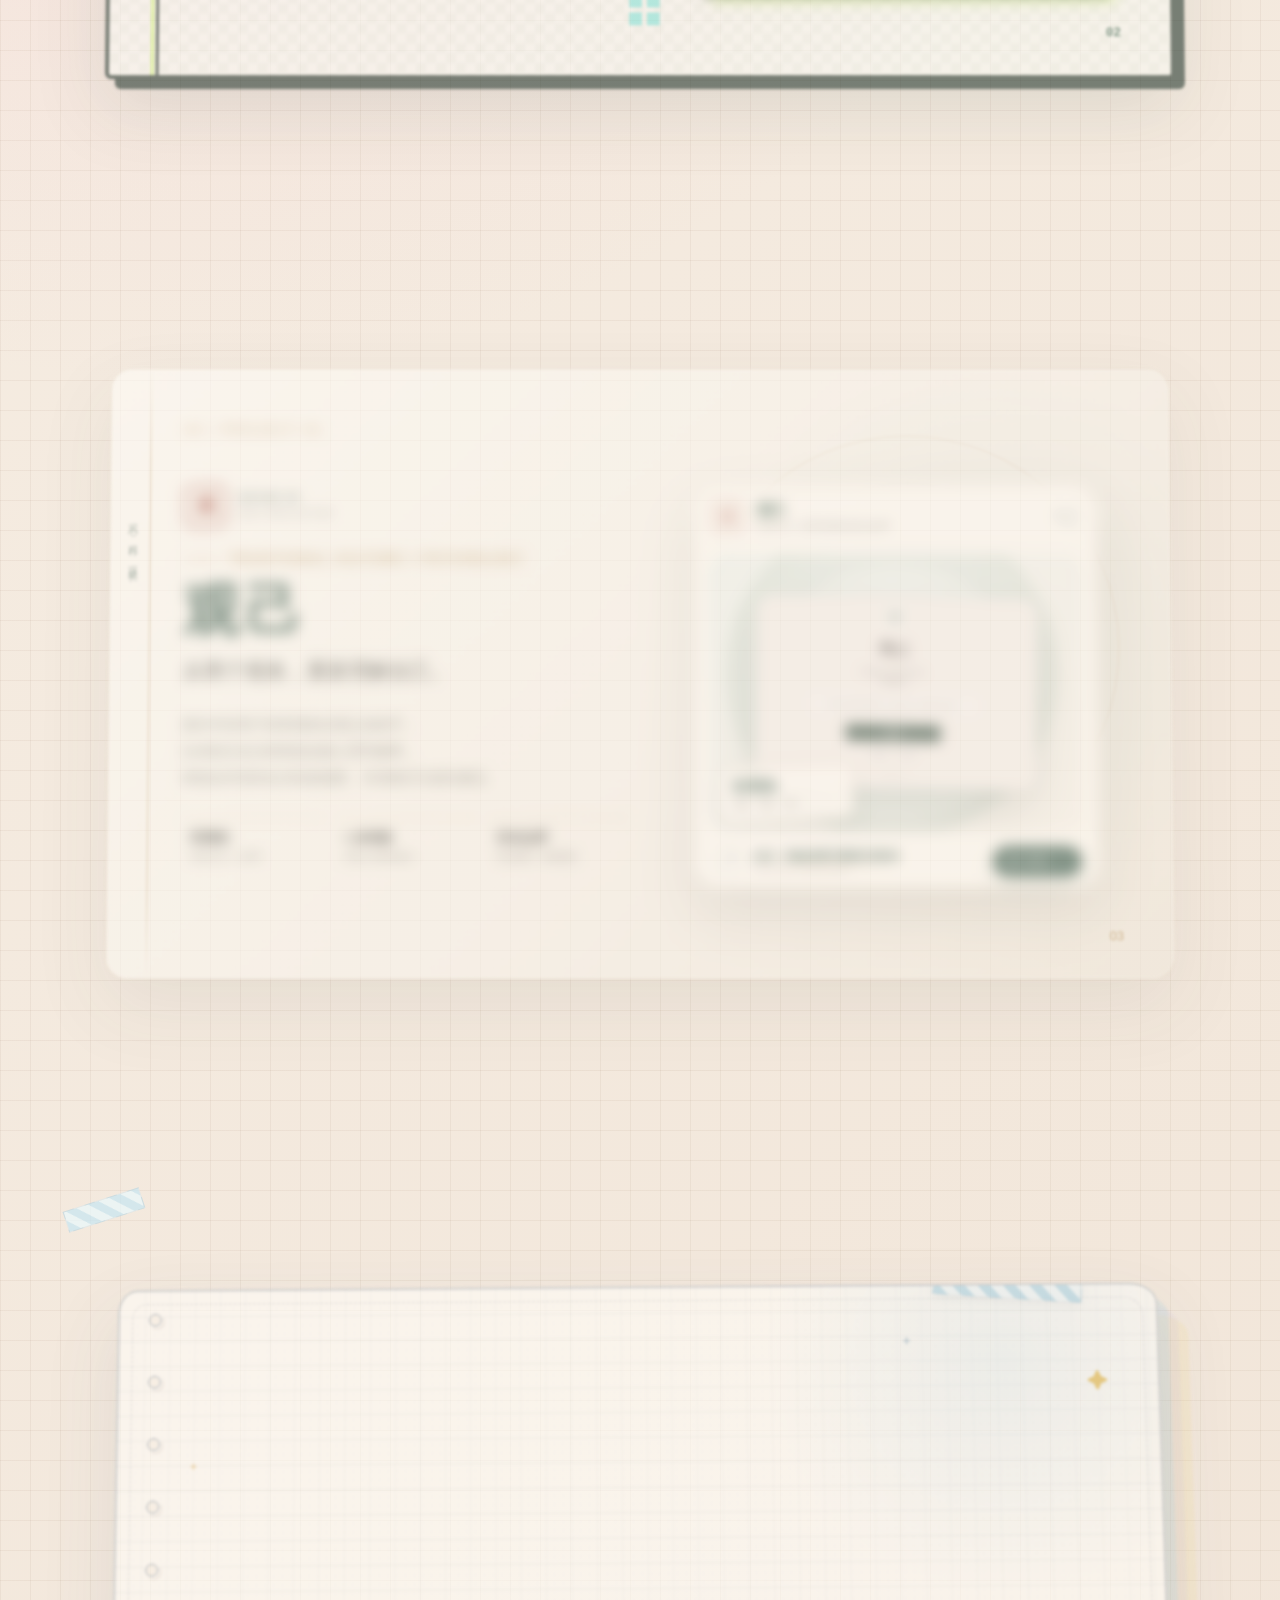
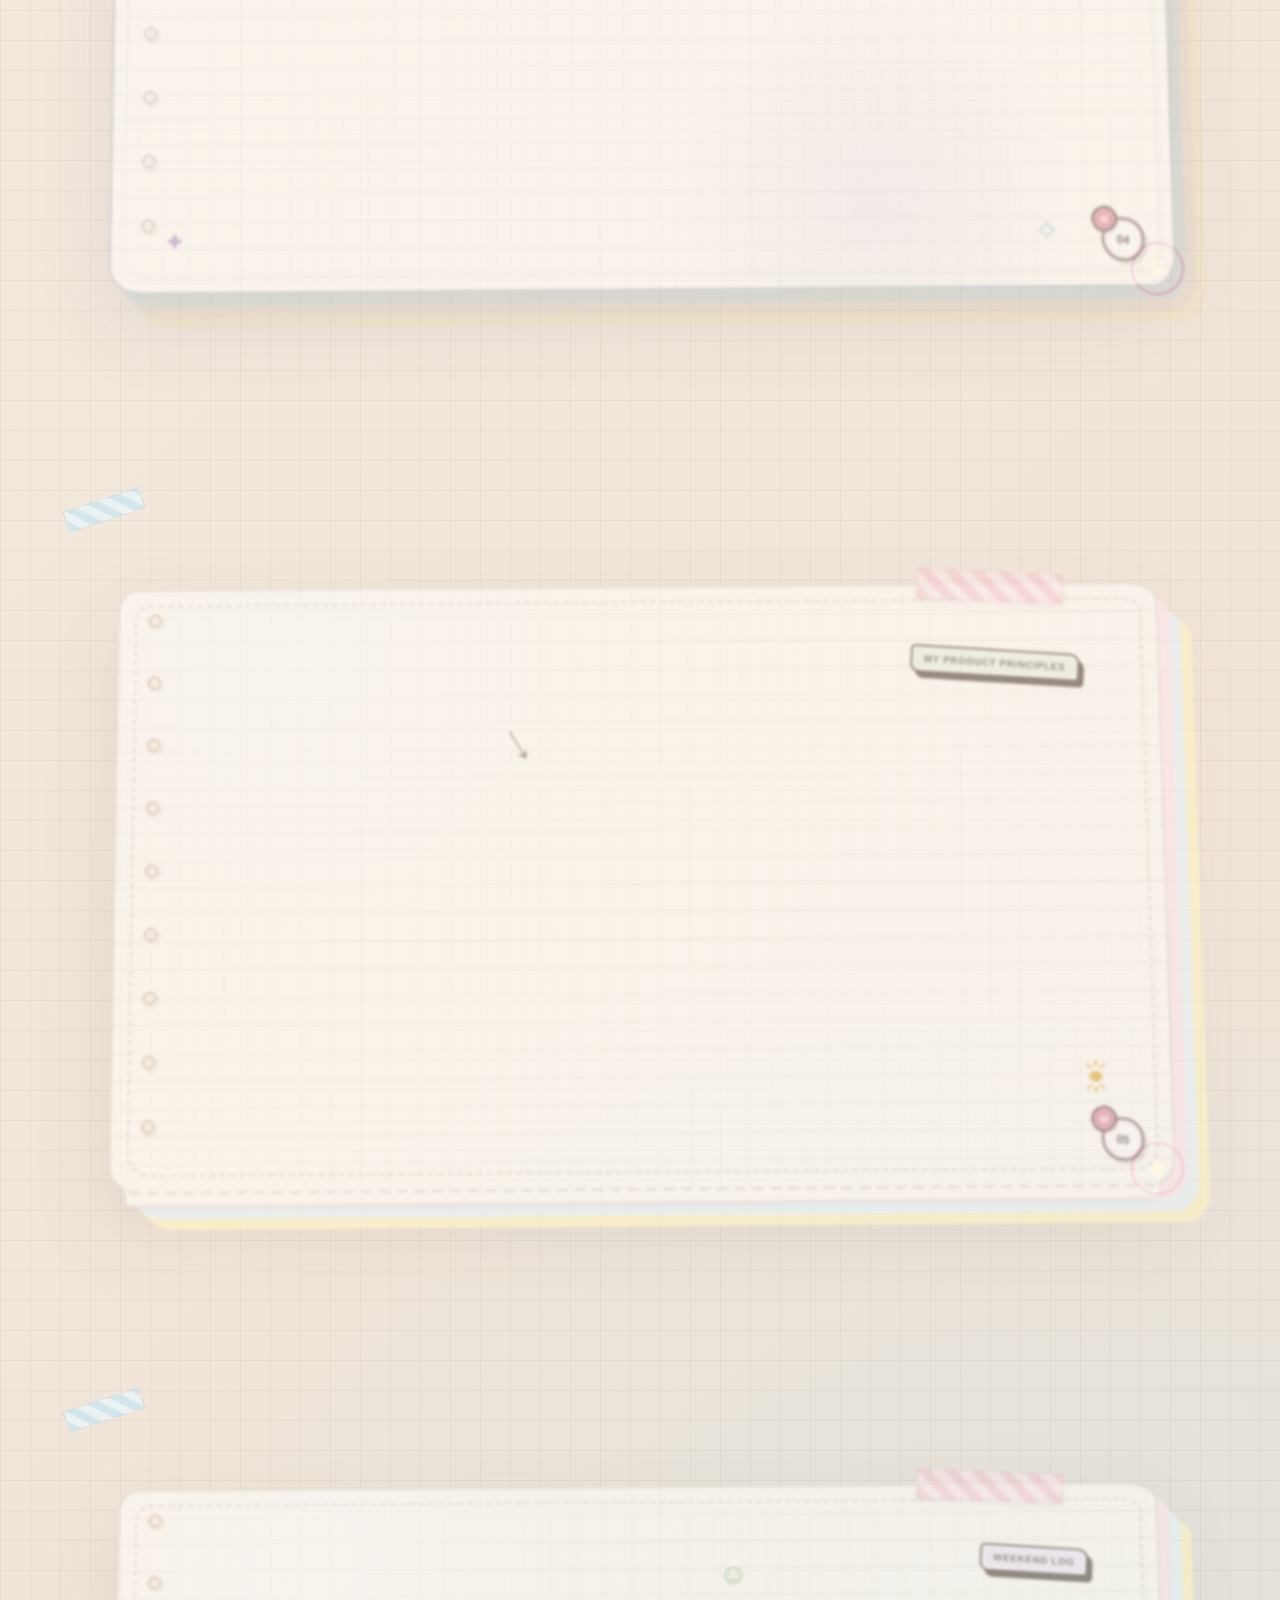
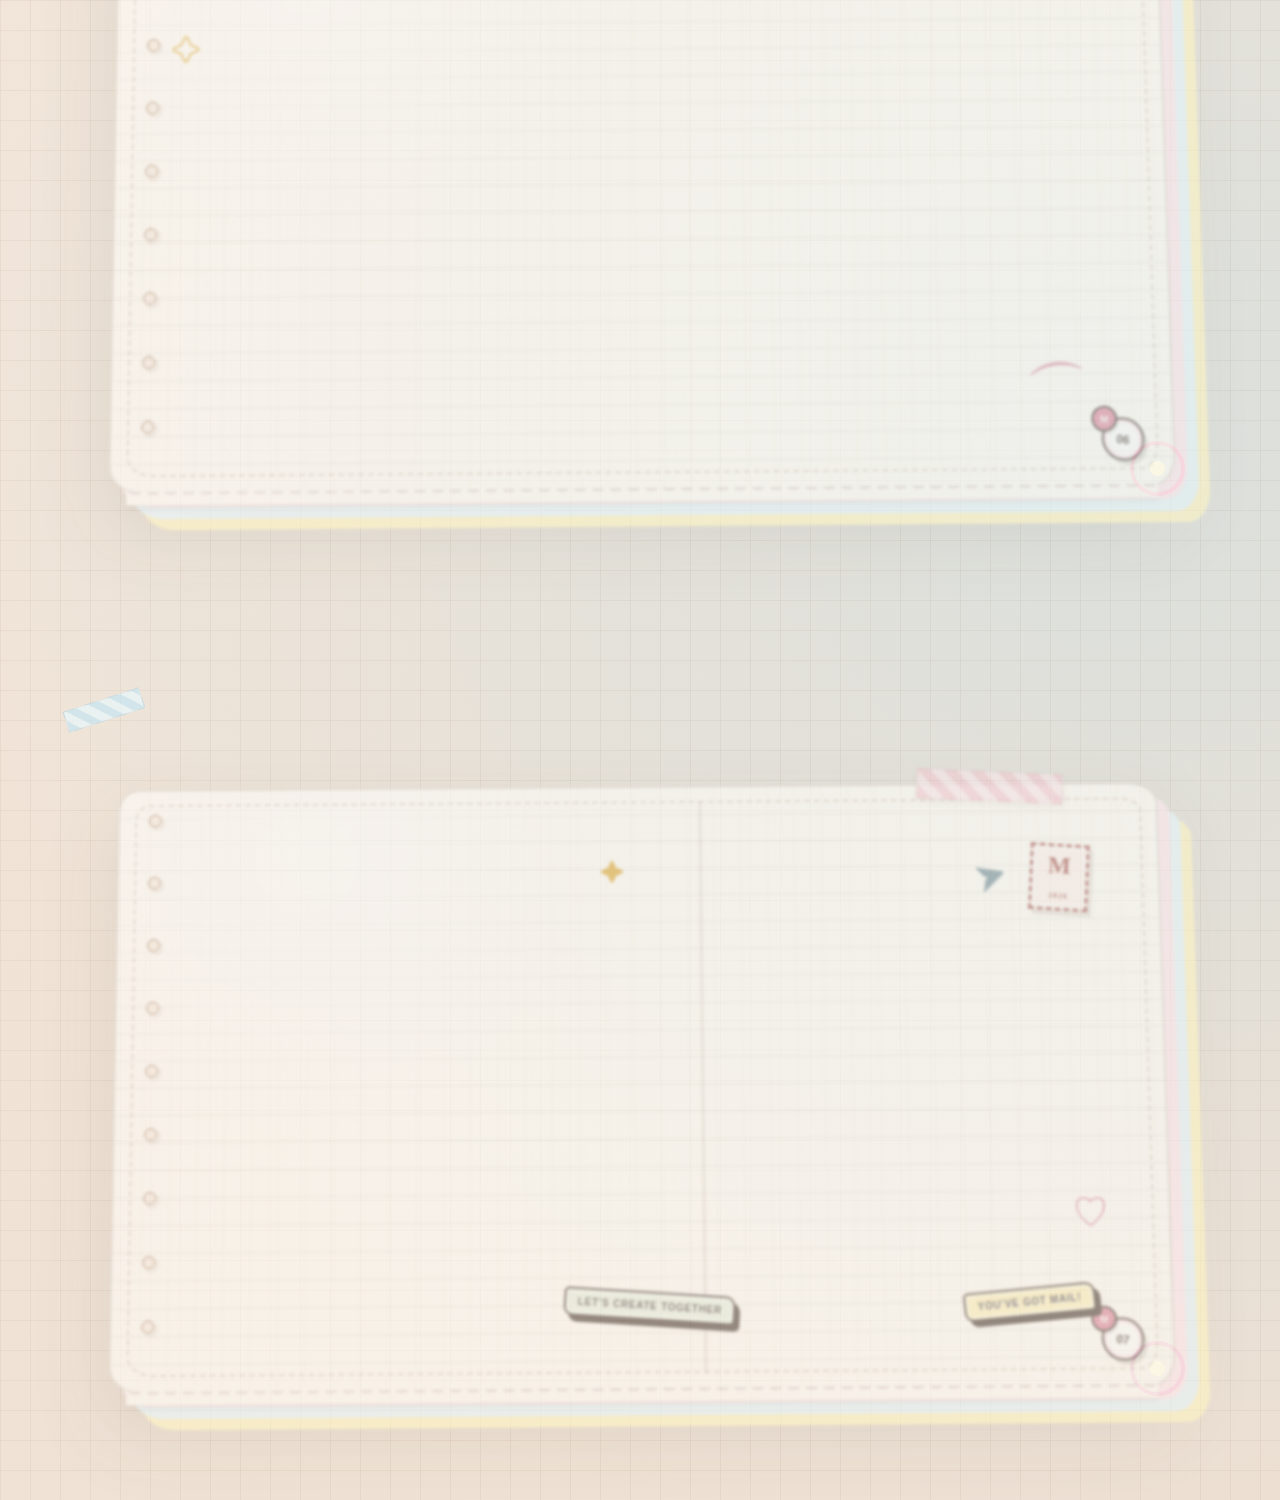
==== commit c72ab742: "Update contact email in index.html" ====
--- a/index.html
+++ b/index.html
@@ -531,7 +531,7 @@
             <div class="contact-sub animate delay1">Let's build something meaningful together.</div>
 
             <div class="contact-info animate delay2">
-                <div>✉ your-email@example.com</div>
+                <div>✉ 2371753884@qq.com</div>
                 <div>◎ github.com/mengyaolv</div>
                 <div>⌖ Beijing, China</div>
             </div>
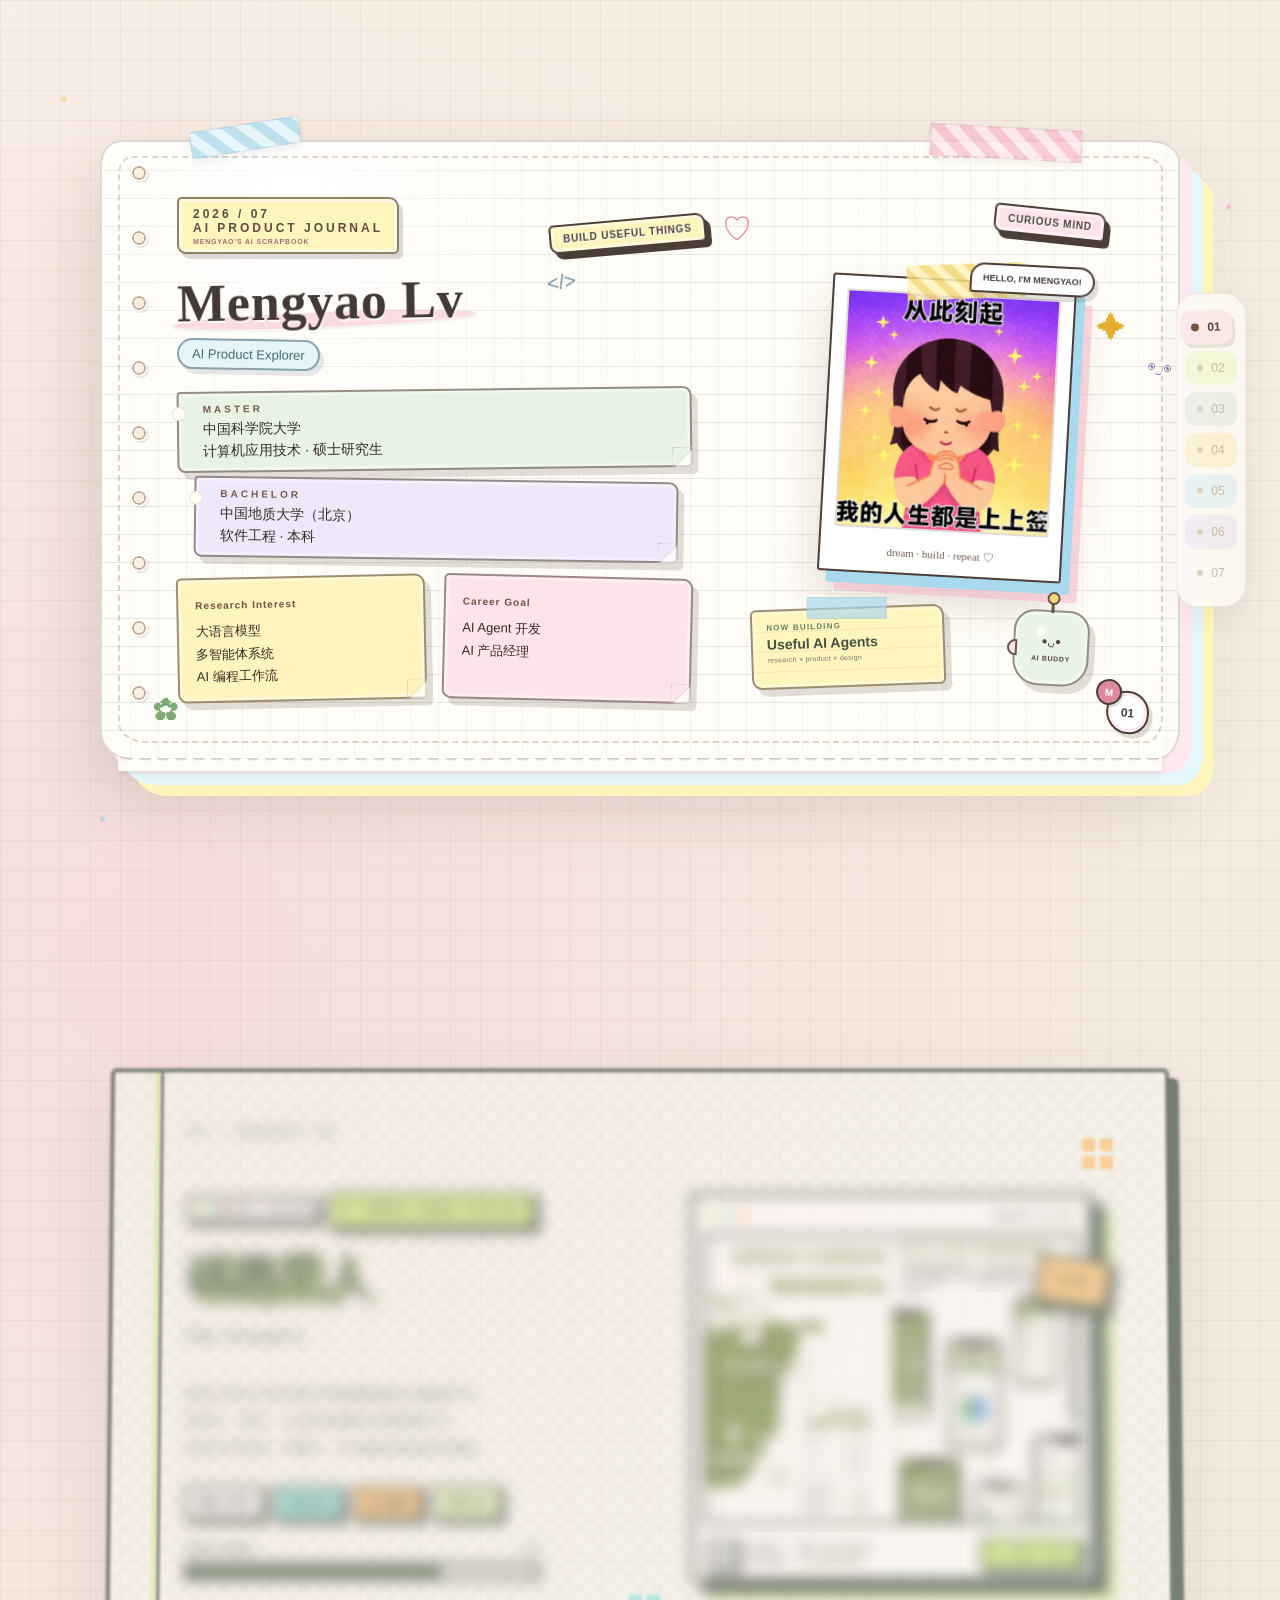
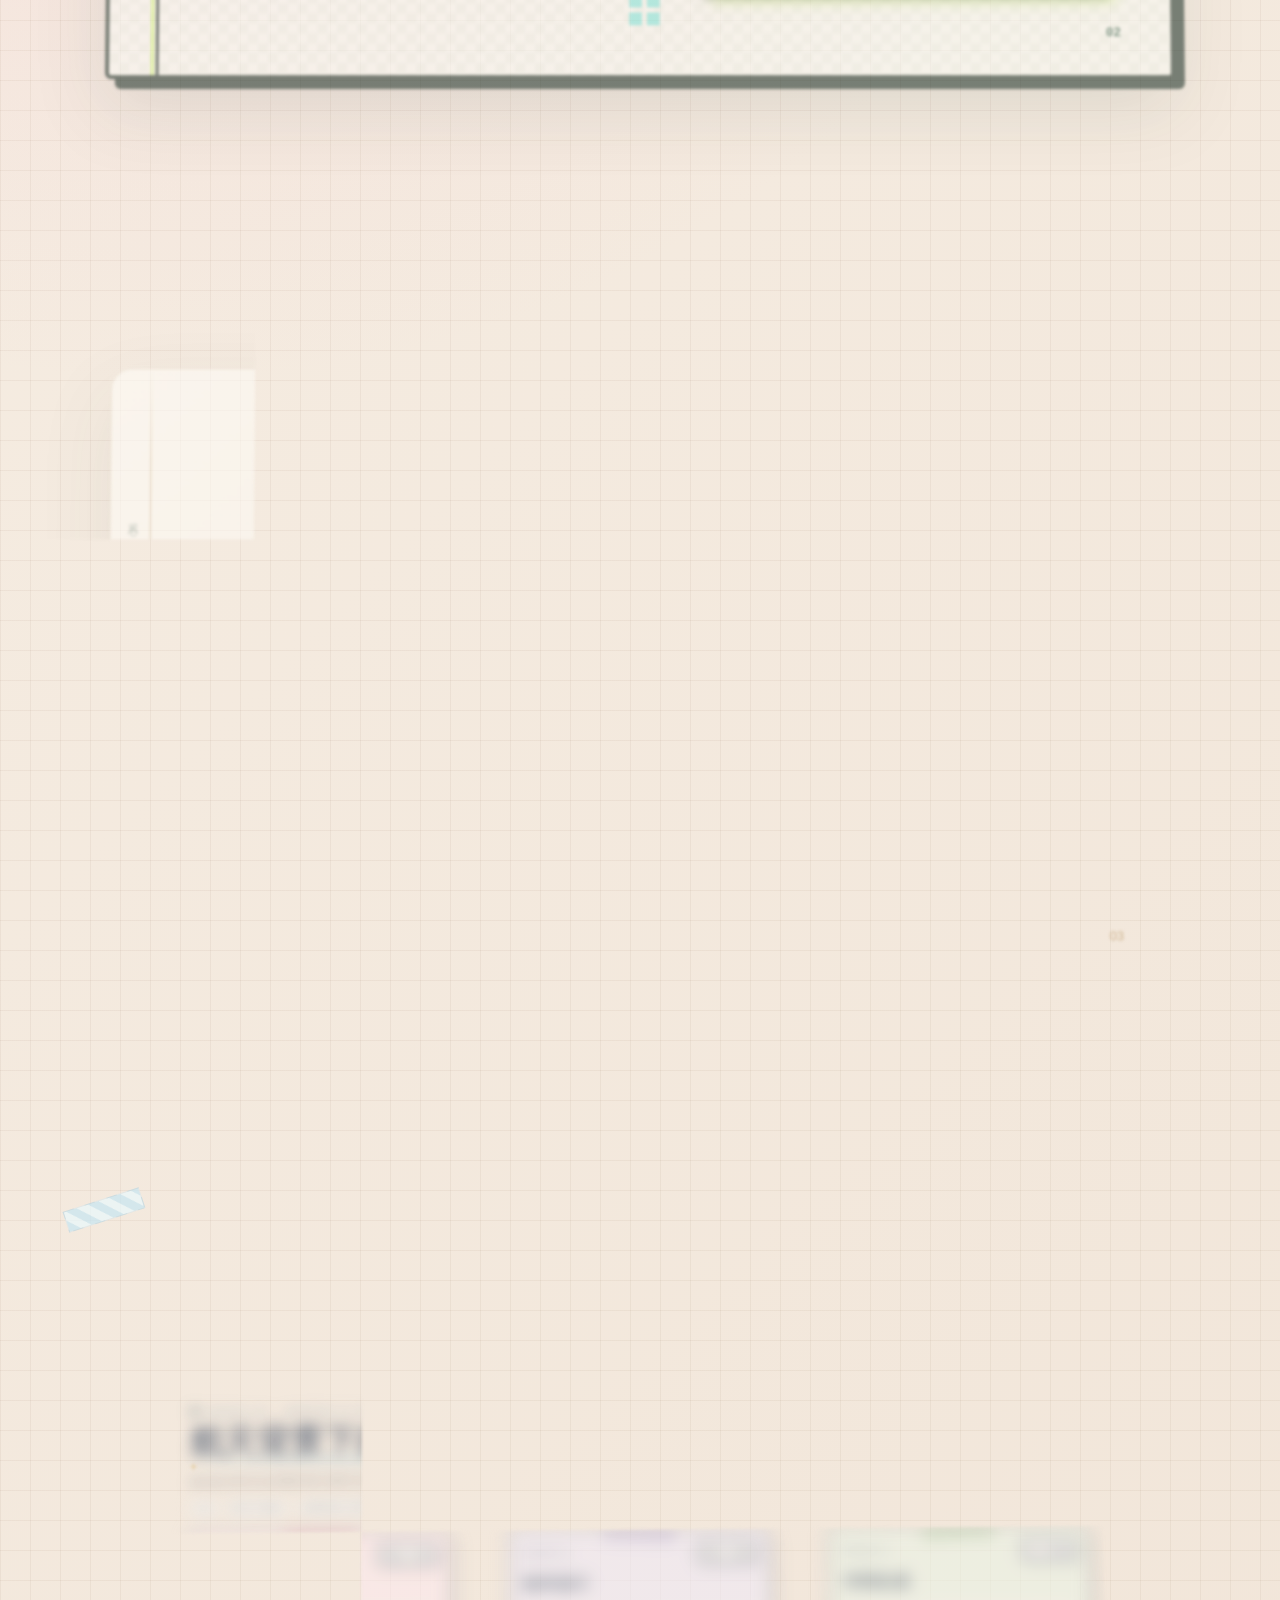
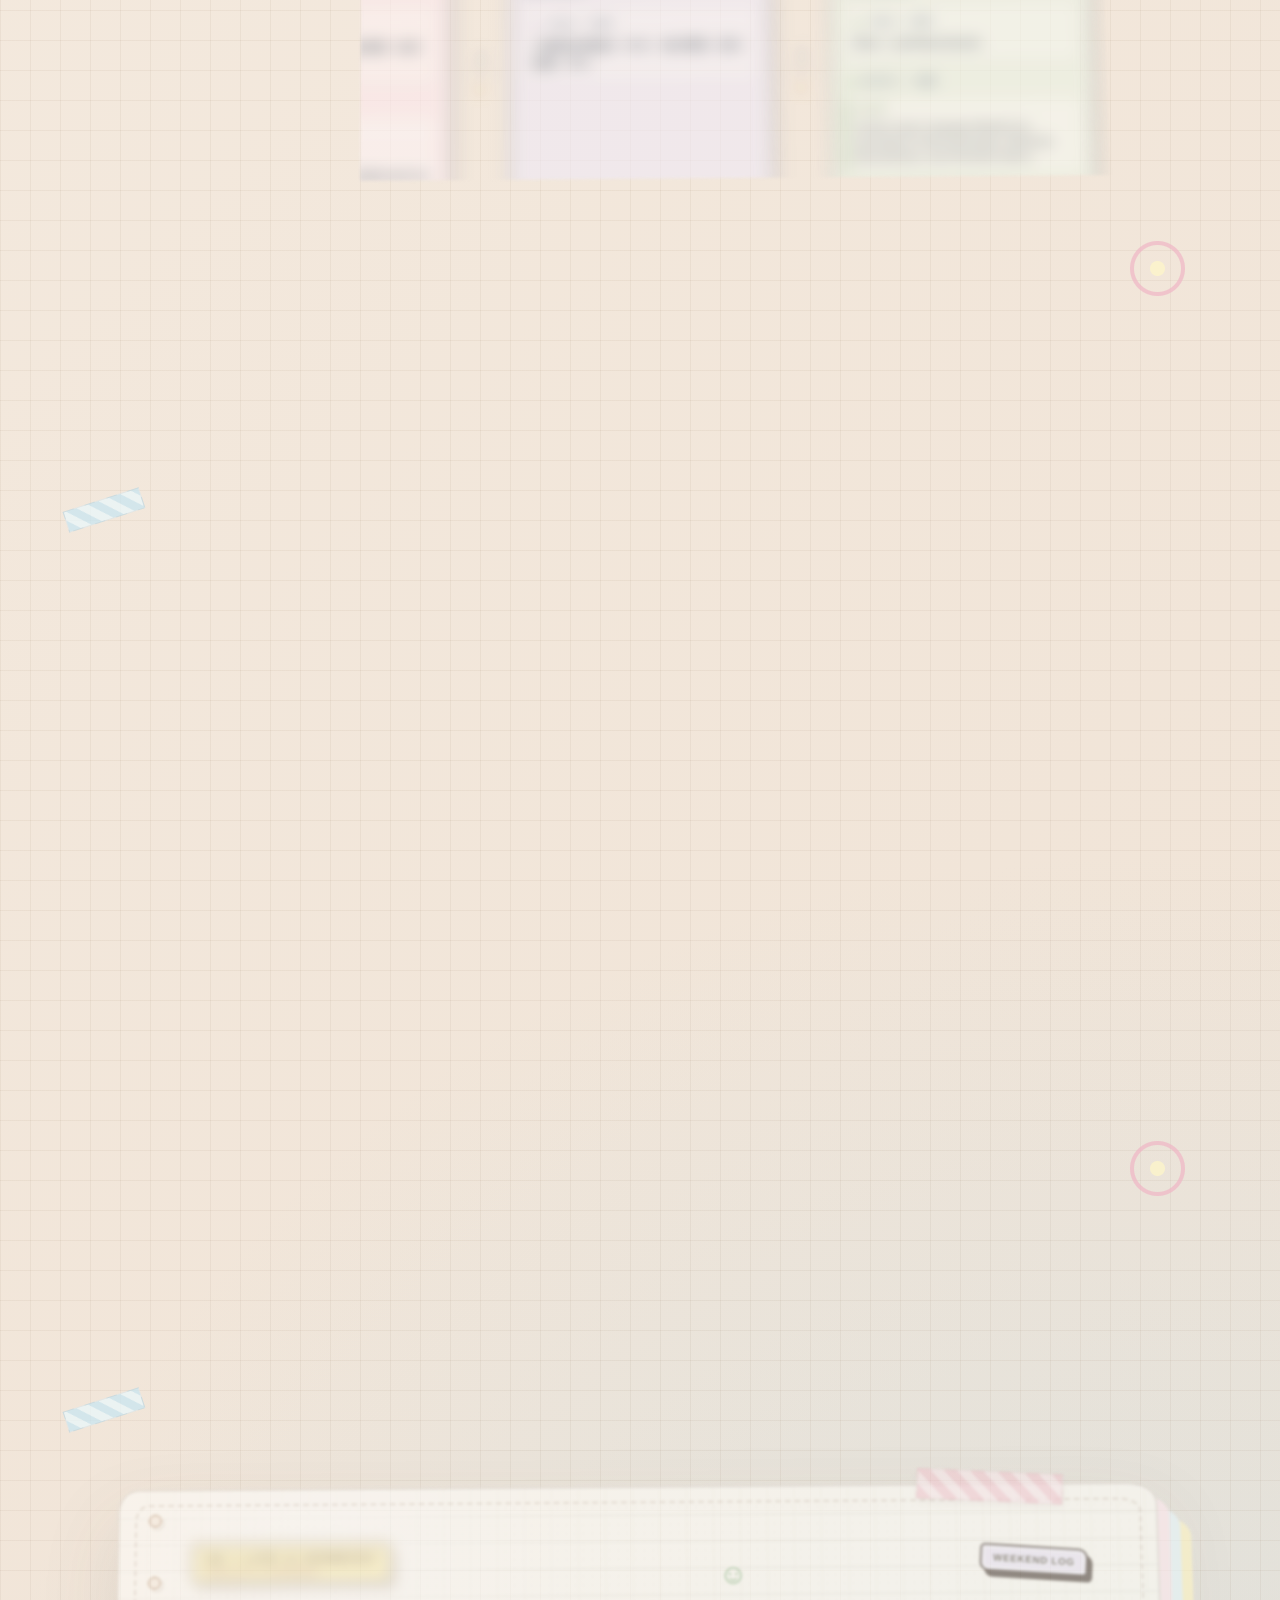
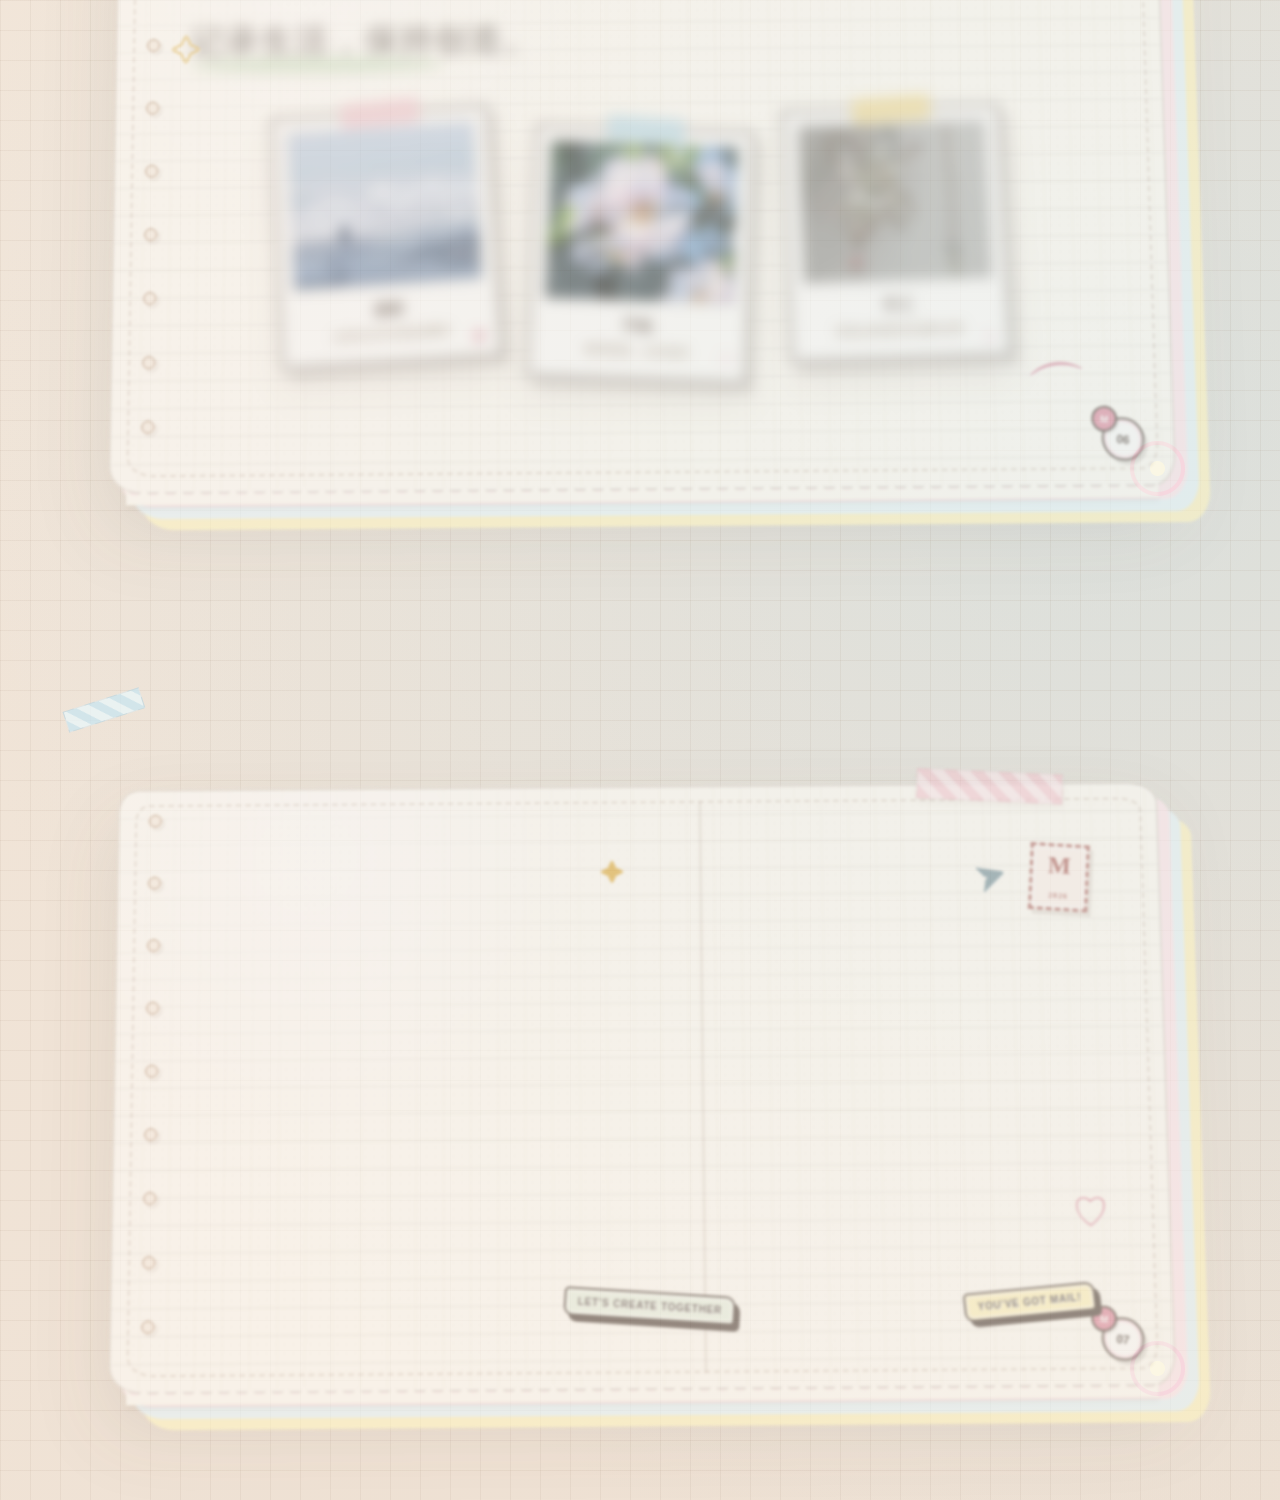
==== commit 32c9fd73: "Add files via upload" ====
--- a/index.html
+++ b/index.html
@@ -4,7 +4,7 @@
     <meta charset="UTF-8">
     <meta name="viewport" content="width=device-width, initial-scale=1.0, viewport-fit=cover">
     <title>Mengyao AI Journal</title>
-    <link rel="stylesheet" href="style.css?v=20261010-space4-finaltext-v2">
+    <link rel="stylesheet" href="style.css?v=20261010-research-readable-v3">
 </head>
 <body>
     <nav class="navigation" aria-label="页面导航">
@@ -531,7 +531,7 @@
             <div class="contact-sub animate delay1">Let's build something meaningful together.</div>
 
             <div class="contact-info animate delay2">
-                <div>✉ 2371753884@qq.com</div>
+                <div>✉ your-email@example.com</div>
                 <div>◎ github.com/mengyaolv</div>
                 <div>⌖ Beijing, China</div>
             </div>
--- a/style.css
+++ b/style.css
@@ -5692,3 +5692,70 @@
         font-size:8.5px;
     }
 }
+
+
+/* ==================================================
+   PAGE 04 · READABILITY PATCH V3
+   仅放大「技术 / 成果」字号，保留内容、配色与动画
+================================================== */
+.journal-research .space-module {
+    height: 295px;
+}
+.journal-research .space-module .space-section-label {
+    margin-bottom: 6px;
+    font-size: 10px;
+    line-height: 1.25;
+    letter-spacing: .025em;
+}
+.journal-research .space-tech {
+    margin-top: 10px;
+    padding: 8px 9px;
+}
+.journal-research .space-tech p {
+    font-size: 12px;
+    line-height: 1.48;
+    font-weight: 650;
+    color: #34475a;
+}
+.journal-research .space-results {
+    margin-top: 9px;
+}
+.journal-research .space-results .space-achievement {
+    margin-top: 5px;
+    padding: 6px 8px;
+}
+.journal-research .space-results .space-achievement span {
+    margin-bottom: 3px;
+    font-size: 9px;
+    line-height: 1.25;
+}
+.journal-research .space-results .space-achievement b {
+    font-size: 11px;
+    line-height: 1.38;
+    overflow-wrap: anywhere;
+}
+/* 两条成果在同一张卡片中，避免纵向间距过大 */
+.journal-research .module-req .space-results {
+    margin-top: 8px;
+}
+.journal-research .module-req .space-results .space-achievement {
+    margin-top: 4px;
+}
+/* 不改变研究卡片动画与结构 */
+@media (max-width: 900px) {
+    .journal-research .space-module {
+        height: auto;
+        min-height: 240px;
+    }
+    .journal-research .space-tech p {
+        font-size: 13px;
+        line-height: 1.55;
+    }
+    .journal-research .space-results .space-achievement span {
+        font-size: 10px;
+    }
+    .journal-research .space-results .space-achievement b {
+        font-size: 12px;
+        line-height: 1.45;
+    }
+}
